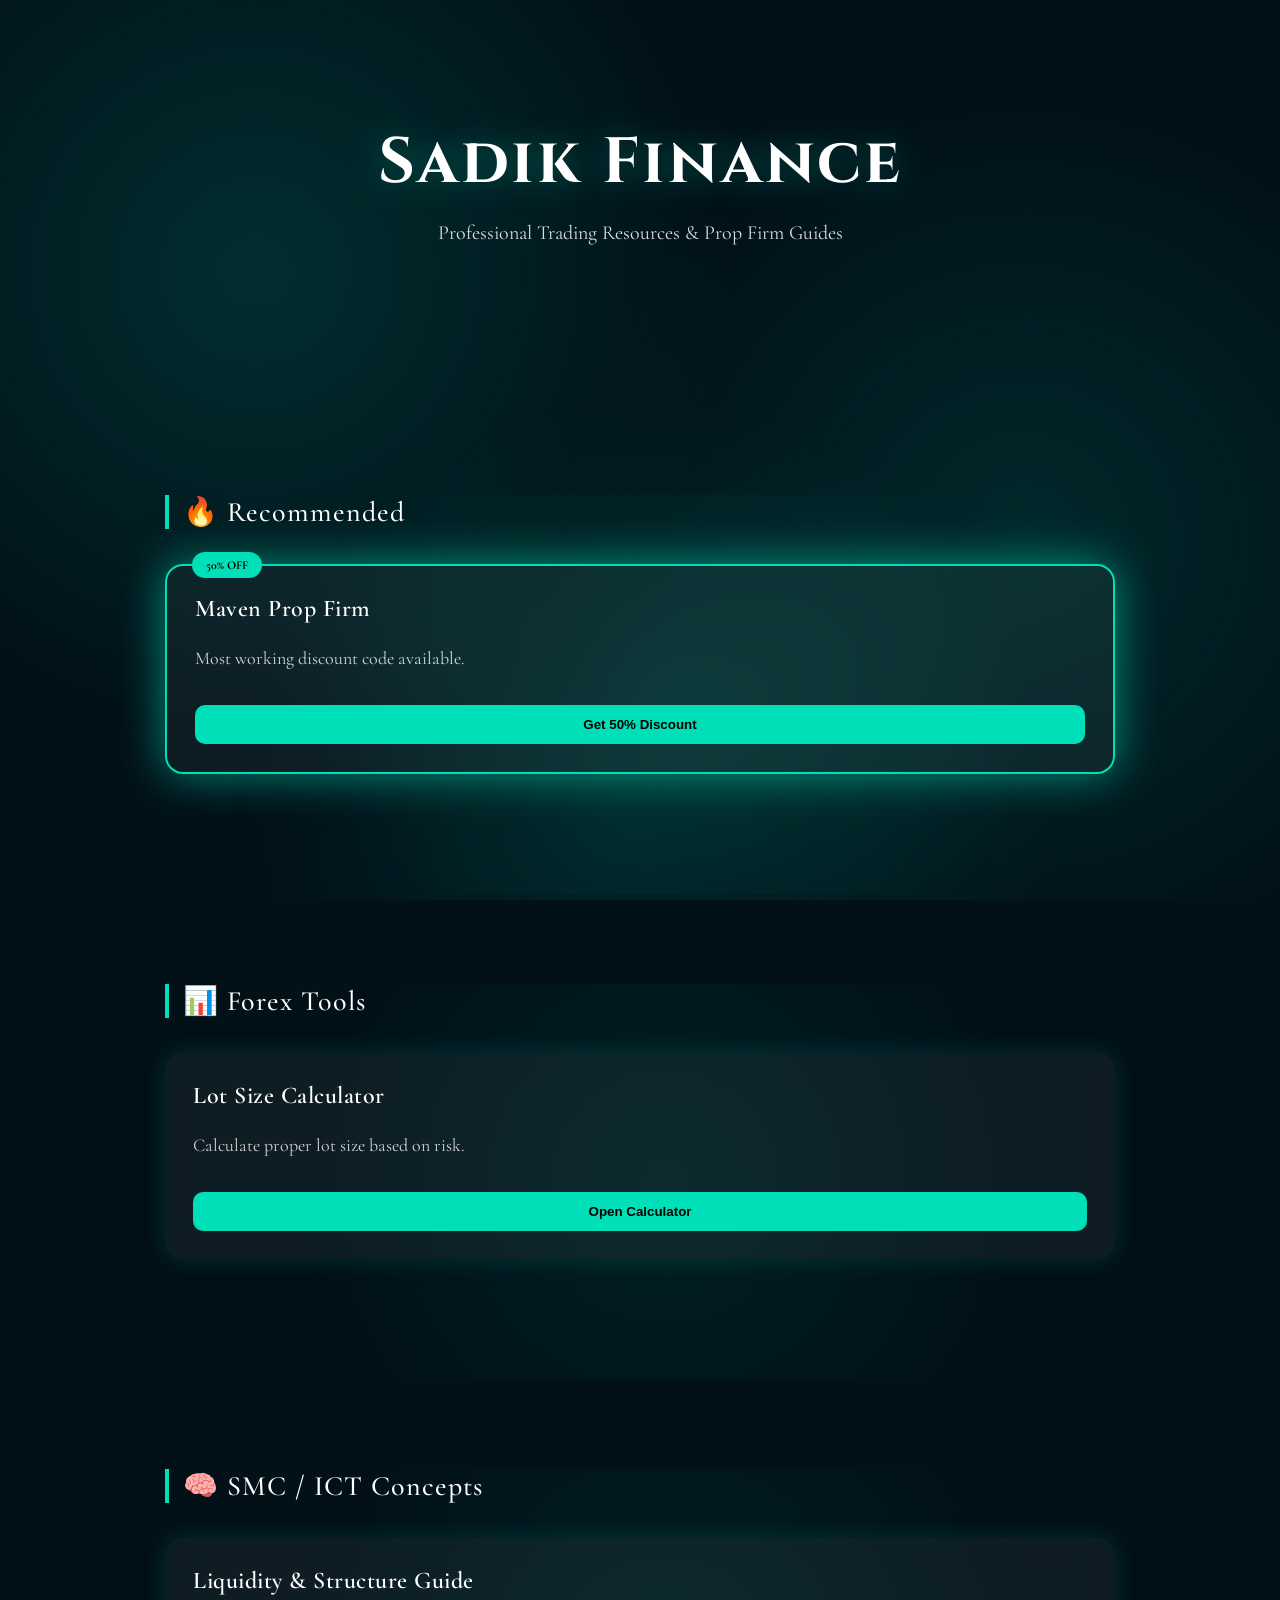
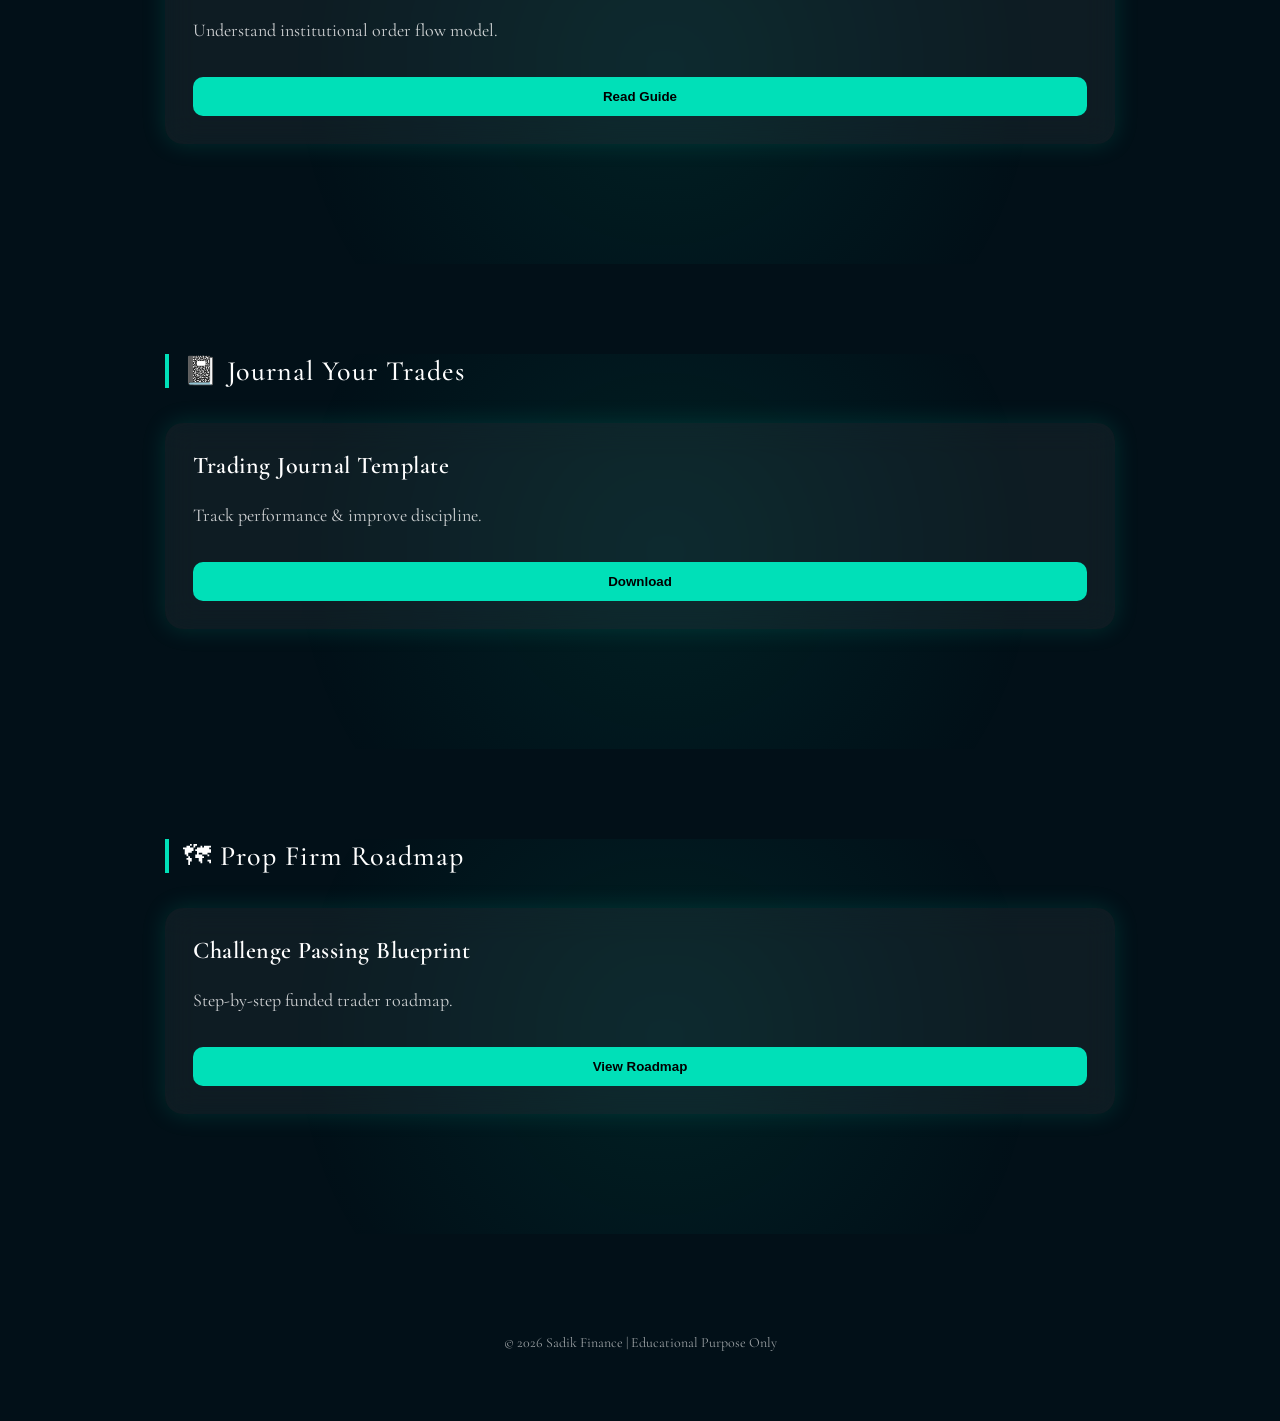
==== index.html @ 6cf6efe5 "Add files via upload" ====
<!DOCTYPE html>
<html>
<head>
<meta charset="UTF-8">
<meta name="viewport" content="width=device-width, initial-scale=1.0">
<title>Sadik Finance</title>

<!-- Fonts -->
<link href="https://fonts.googleapis.com/css2?family=Cinzel:wght@600;700&family=Cormorant+Garamond:wght@400;500;600&display=swap" rel="stylesheet">

<style>
*{box-sizing:border-box;}

body{
    margin:0;
    font-family:'Cormorant Garamond', serif;
    background:#021018;
    color:white;
    position:relative;
    overflow-x:hidden;
}

/* GLOBAL GLOW BACKGROUND */
body::before{
    content:"";
    position:fixed;
    width:100%;
    height:100%;
    background:
        radial-gradient(circle at 20% 30%, rgba(0,224,184,0.15), transparent 40%),
        radial-gradient(circle at 80% 60%, rgba(0,224,184,0.12), transparent 40%),
        radial-gradient(circle at 50% 90%, rgba(0,224,184,0.10), transparent 40%);
    z-index:-1;
}

/* HERO */
.hero{
    text-align:center;
    padding:120px 20px 80px;
}

.hero h1{
    font-family:'Cinzel', serif;
    font-size:64px;
    letter-spacing:3px;
    margin:0;
    text-shadow:0 0 35px rgba(0,224,184,0.4);
}

.hero p{
    margin-top:15px;
    font-size:20px;
    opacity:0.85;
}

/* SECTION */
.section{
    max-width:1000px;
    margin:90px auto;
    padding:60px 25px;
    position:relative;
}

/* SECTION GLOW */
.section::before{
    content:"";
    position:absolute;
    width:100%;
    height:100%;
    background:radial-gradient(circle at center, rgba(0,224,184,0.08), transparent 70%);
    z-index:-1;
}

/* TITLE */
.section-title{
    font-size:28px;
    font-weight:500;
    margin-bottom:35px;
    border-left:4px solid #00E0B8;
    padding-left:14px;
    letter-spacing:1px;
}

/* GRID */
.grid{
    display:grid;
    grid-template-columns:repeat(auto-fit,minmax(260px,1fr));
    gap:30px;
}

/* CARD */
.card{
    background:rgba(255,255,255,0.05);
    backdrop-filter:blur(15px);
    padding:28px;
    border-radius:18px;
    transition:0.35s ease;
    box-shadow:0 0 25px rgba(0,224,184,0.15);
    position:relative;
}

.card:hover{
    transform:translateY(-8px);
    box-shadow:0 0 40px rgba(0,224,184,0.5);
}

.card h3{
    font-size:24px;
    font-weight:600;
    margin-top:0;
    letter-spacing:0.5px;
}

.card p{
    font-size:18px;
    opacity:0.8;
}

/* RECOMMENDED CARD */
.recommended{
    border:2px solid #00E0B8;
    box-shadow:0 0 45px rgba(0,224,184,0.6);
}

.badge{
    position:absolute;
    top:-14px;
    left:25px;
    background:#00E0B8;
    color:black;
    padding:6px 14px;
    border-radius:20px;
    font-size:12px;
    font-weight:bold;
}

/* BUTTON */
button{
    margin-top:18px;
    padding:12px 18px;
    border:none;
    border-radius:10px;
    background:#00E0B8;
    font-family:Arial, sans-serif;
    font-weight:bold;
    cursor:pointer;
    width:100%;
    transition:0.3s;
}

button:hover{
    background:#00caa6;
}

/* FOOTER */
.footer{
    text-align:center;
    padding:70px 20px;
    font-size:14px;
    opacity:0.6;
}
</style>
</head>

<body>

<!-- HERO -->
<section class="hero">
    <h1>Sadik Finance</h1>
    <p>Professional Trading Resources & Prop Firm Guides</p>
</section>

<!-- RECOMMENDED -->
<section class="section">
    <div class="section-title">🔥 Recommended</div>

    <div class="card recommended">
        <div class="badge">50% OFF</div>
        <h3>Maven Prop Firm</h3>
        <p>Most working discount code available.</p>
        <button onclick="location.href='maven.html'">
        Get 50% Discount
        </button>
    </div>
</section>

<!-- FOREX TOOLS -->
<section class="section">
    <div class="section-title">📊 Forex Tools</div>

    <div class="grid">
        <div class="card">
            <h3>Lot Size Calculator</h3>
            <p>Calculate proper lot size based on risk.</p>
            <button onclick="location.href='lot-calculator.html'">
            Open Calculator
            </button>
        </div>
    </div>
</section>

<!-- SMC ICT -->
<section class="section">
    <div class="section-title">🧠 SMC / ICT Concepts</div>

    <div class="grid">
        <div class="card">
            <h3>Liquidity & Structure Guide</h3>
            <p>Understand institutional order flow model.</p>
            <button>Read Guide</button>
        </div>
    </div>
</section>

<!-- JOURNAL -->
<section class="section">
    <div class="section-title">📓 Journal Your Trades</div>

    <div class="grid">
        <div class="card">
            <h3>Trading Journal Template</h3>
            <p>Track performance & improve discipline.</p>
            <button>Download</button>
        </div>
    </div>
</section>

<!-- ROADMAP -->
<section class="section">
    <div class="section-title">🗺 Prop Firm Roadmap</div>

    <div class="grid">
        <div class="card">
            <h3>Challenge Passing Blueprint</h3>
            <p>Step-by-step funded trader roadmap.</p>
            <button>View Roadmap</button>
        </div>
    </div>
</section>

<div class="footer">
© 2026 Sadik Finance | Educational Purpose Only
</div>

</body>
</html>
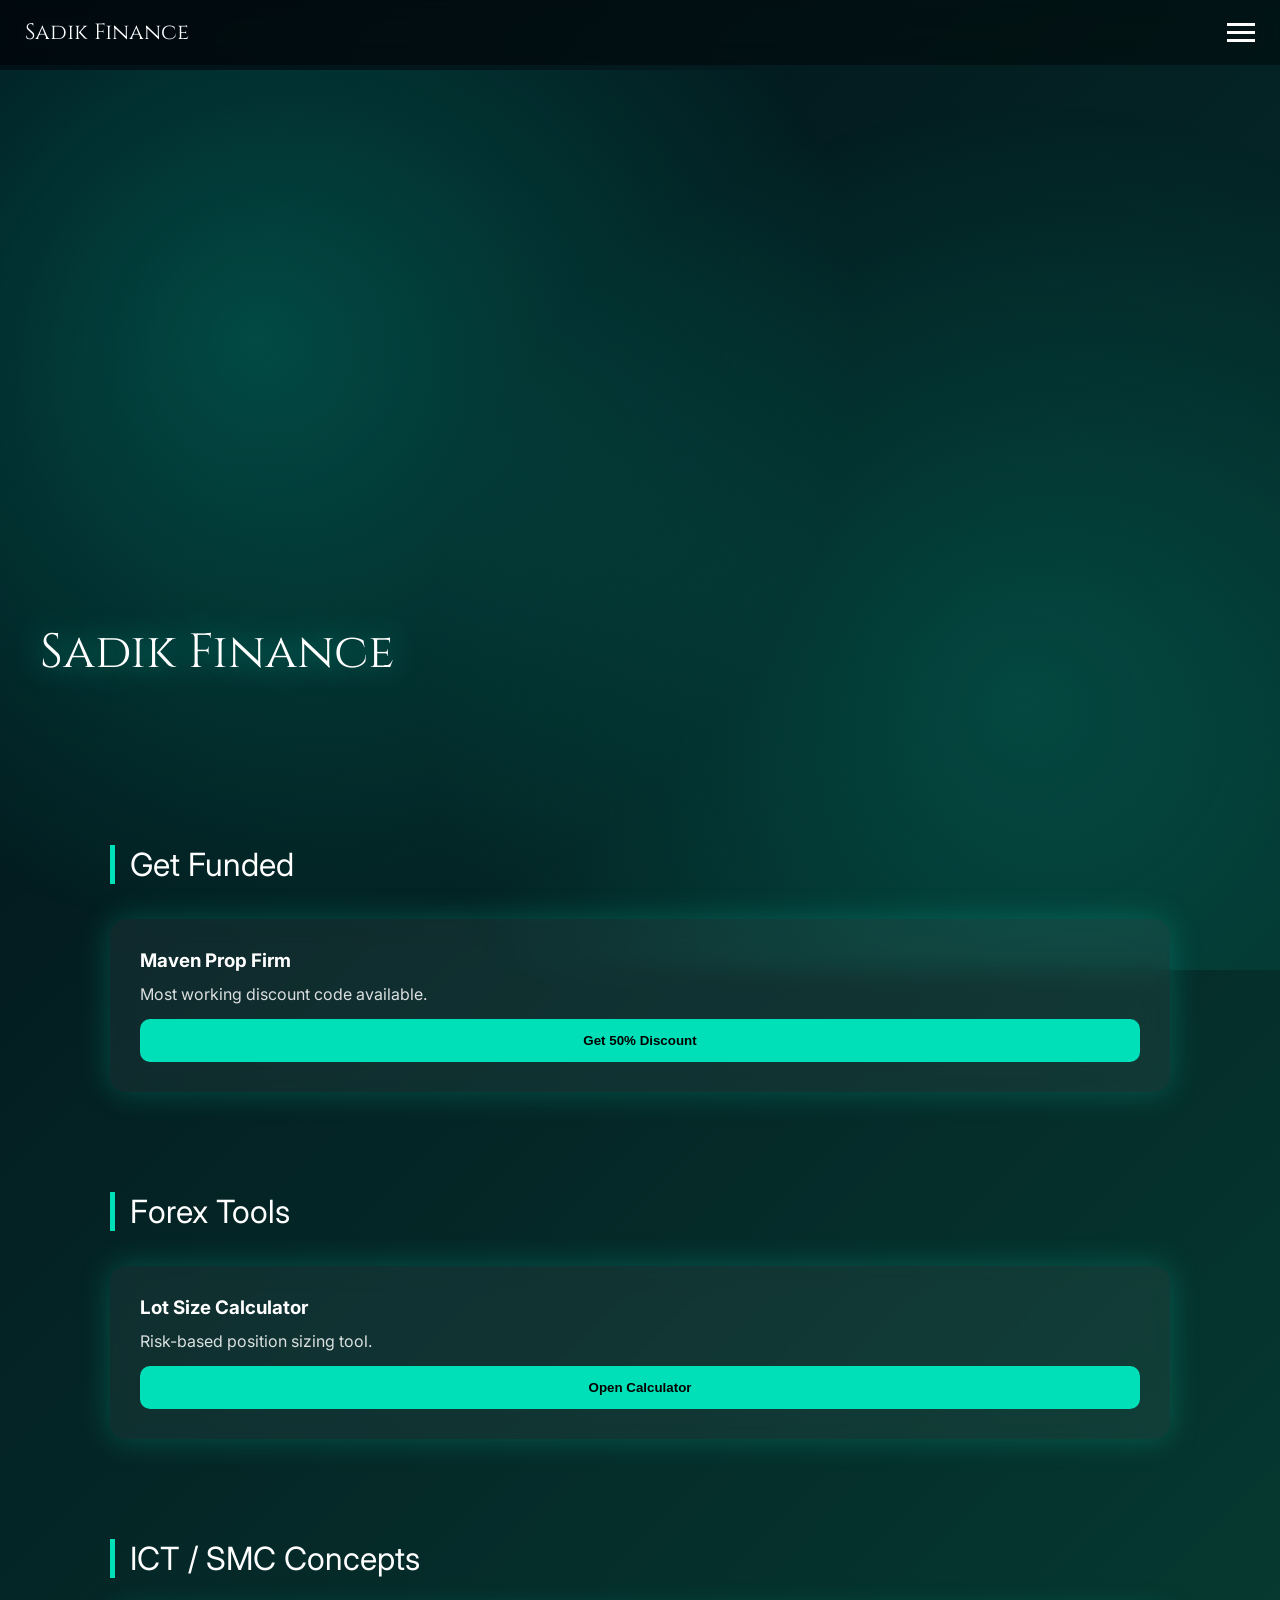
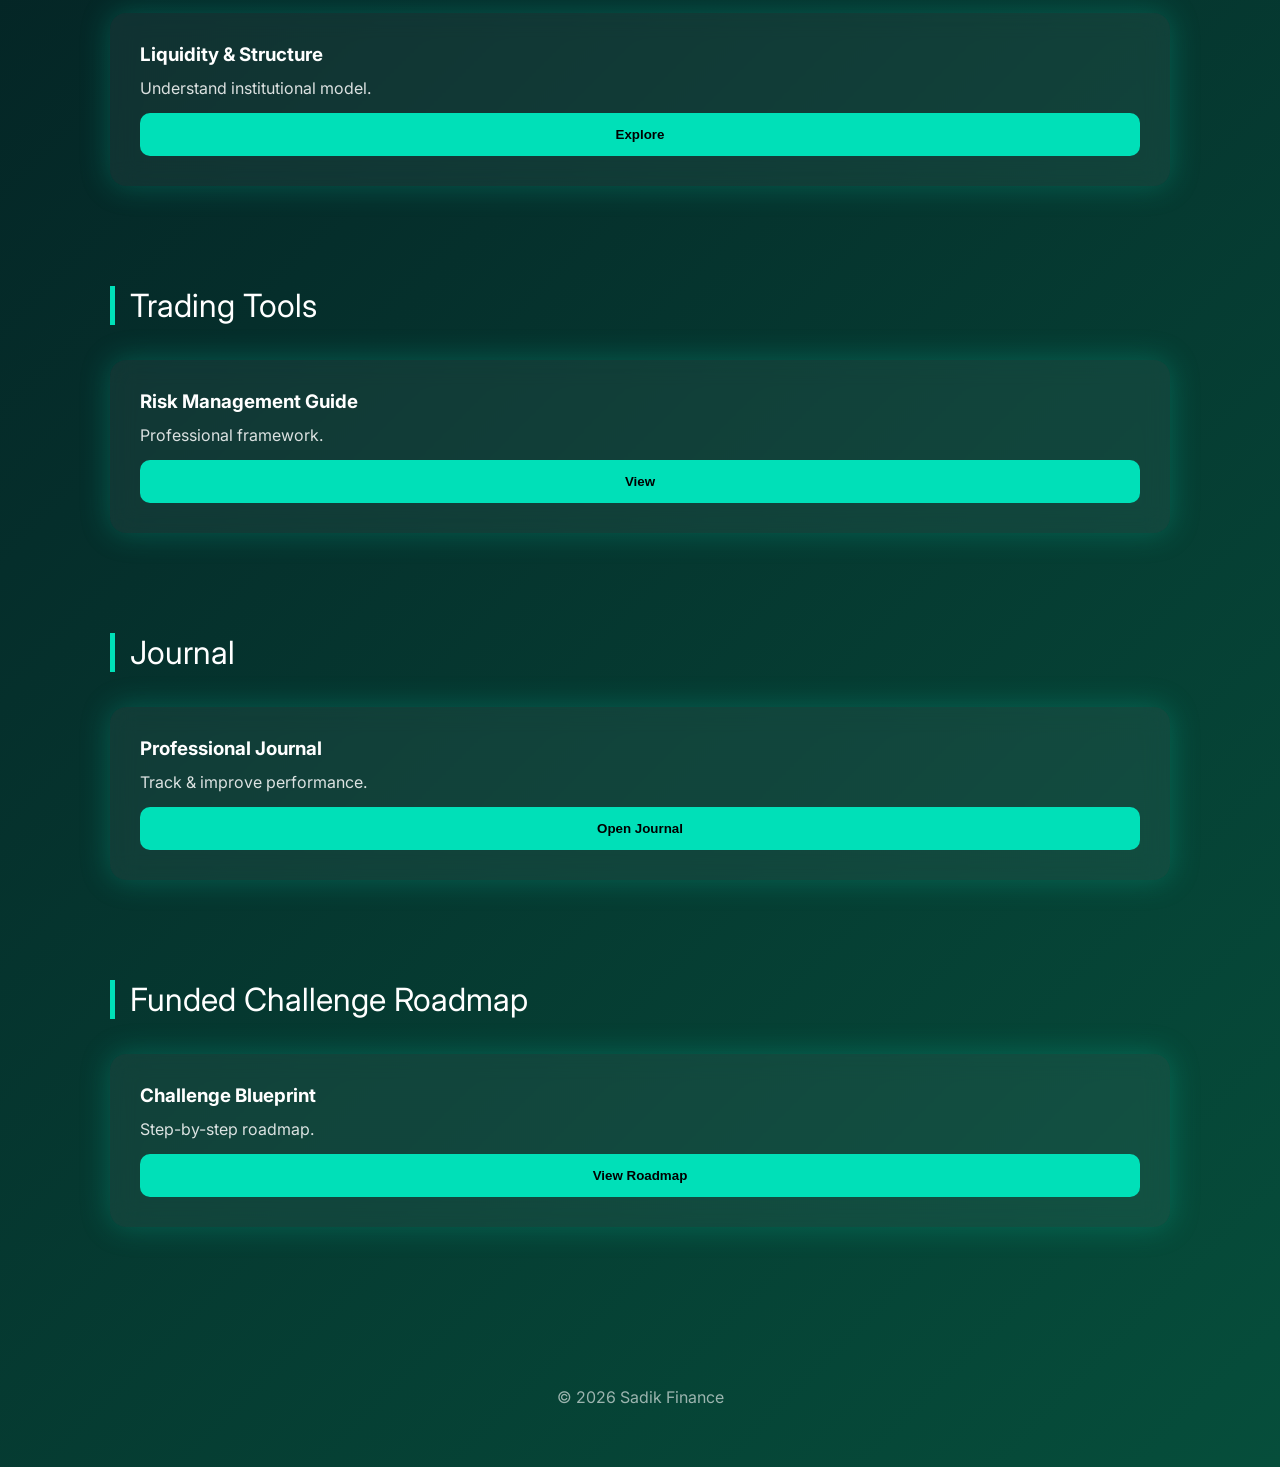
==== commit c6b5a9ce: "Add files via upload" ====
--- a/index.html
+++ b/index.html
@@ -5,242 +5,312 @@
 <meta name="viewport" content="width=device-width, initial-scale=1.0">
 <title>Sadik Finance</title>
 
-<!-- Fonts -->
-<link href="https://fonts.googleapis.com/css2?family=Cinzel:wght@600;700&family=Cormorant+Garamond:wght@400;500;600&display=swap" rel="stylesheet">
+<link href="https://fonts.googleapis.com/css2?family=Cinzel:wght@700&family=Inter:wght@400;500;600&display=swap" rel="stylesheet">
 
 <style>
-*{box-sizing:border-box;}
+*{margin:0;padding:0;box-sizing:border-box;}
 
 body{
-    margin:0;
-    font-family:'Cormorant Garamond', serif;
-    background:#021018;
+    font-family:'Inter',sans-serif;
+    background:linear-gradient(135deg,#021018,#052e2b,#064e3b);
     color:white;
-    position:relative;
     overflow-x:hidden;
 }
 
-/* GLOBAL GLOW BACKGROUND */
+/* Emerald glow */
 body::before{
     content:"";
     position:fixed;
     width:100%;
     height:100%;
     background:
-        radial-gradient(circle at 20% 30%, rgba(0,224,184,0.15), transparent 40%),
-        radial-gradient(circle at 80% 60%, rgba(0,224,184,0.12), transparent 40%),
-        radial-gradient(circle at 50% 90%, rgba(0,224,184,0.10), transparent 40%);
+        radial-gradient(circle at 20% 30%, rgba(0,224,184,0.25), transparent 50%),
+        radial-gradient(circle at 80% 70%, rgba(0,224,184,0.18), transparent 50%);
     z-index:-1;
 }
 
-/* HERO */
+/* NAVBAR */
+.navbar{
+    position:fixed;
+    width:100%;
+    top:0;
+    display:flex;
+    justify-content:space-between;
+    align-items:center;
+    padding:18px 25px;
+    background:rgba(0,0,0,0.4);
+    backdrop-filter:blur(10px);
+    z-index:1000;
+}
+
+.logo{
+    font-family:'Cinzel',serif;
+    font-size:22px;
+    cursor:pointer;
+}
+
+/* Hamburger */
+.hamburger{
+    width:28px;
+    height:20px;
+    position:relative;
+    cursor:pointer;
+}
+.hamburger span{
+    position:absolute;
+    width:100%;
+    height:3px;
+    background:white;
+    transition:0.3s;
+}
+.hamburger span:nth-child(1){top:0;}
+.hamburger span:nth-child(2){top:8px;}
+.hamburger span:nth-child(3){top:16px;}
+
+.hamburger.active span:nth-child(1){transform:rotate(45deg);top:8px;}
+.hamburger.active span:nth-child(2){opacity:0;}
+.hamburger.active span:nth-child(3){transform:rotate(-45deg);top:8px;}
+
+/* Side Menu */
+.nav-menu{
+    position:fixed;
+    top:0;
+    right:0;
+    width:280px;
+    height:100vh;
+    background:rgba(10,15,20,0.95);
+    backdrop-filter:blur(15px);
+    padding:100px 25px;
+    display:flex;
+    flex-direction:column;
+    gap:28px;
+    transform:translateX(100%);
+    transition:transform .4s ease;
+    z-index:2000;
+}
+.nav-menu.active{transform:translateX(0);}
+
+.nav-menu a{
+    text-decoration:none;
+    color:white;
+    font-size:17px;
+}
+.nav-menu a:hover{color:#00E0B8;}
+
+/* Overlay */
+.overlay{
+    position:fixed;
+    width:100%;
+    height:100%;
+    background:rgba(0,0,0,0.6);
+    backdrop-filter:blur(5px);
+    opacity:0;
+    pointer-events:none;
+    transition:.3s;
+    z-index:1500;
+}
+.overlay.active{opacity:1;pointer-events:auto;}
+.no-scroll{overflow:hidden;}
+
+/* HERO SLIDER */
 .hero{
-    text-align:center;
-    padding:120px 20px 80px;
-}
-
-.hero h1{
-    font-family:'Cinzel', serif;
-    font-size:64px;
-    letter-spacing:3px;
-    margin:0;
-    text-shadow:0 0 35px rgba(0,224,184,0.4);
-}
-
-.hero p{
-    margin-top:15px;
-    font-size:20px;
-    opacity:0.85;
-}
-
-/* SECTION */
+    margin-top:70px;
+    height:75vh;
+    position:relative;
+    overflow:hidden;
+}
+
+.slide{
+    position:absolute;
+    width:100%;
+    height:100%;
+    background-size:cover;
+    background-position:center;
+    opacity:0;
+    transition:opacity 1s ease-in-out;
+}
+.slide.active{opacity:1;}
+
+.hero-text{
+    position:absolute;
+    bottom:60px;
+    left:40px;
+    font-family:'Cinzel',serif;
+    font-size:48px;
+    text-shadow:0 0 30px rgba(0,224,184,0.7);
+}
+
+/* Sections */
 .section{
-    max-width:1000px;
-    margin:90px auto;
-    padding:60px 25px;
-    position:relative;
-}
-
-/* SECTION GLOW */
-.section::before{
-    content:"";
-    position:absolute;
-    width:100%;
-    height:100%;
-    background:radial-gradient(circle at center, rgba(0,224,184,0.08), transparent 70%);
-    z-index:-1;
-}
-
-/* TITLE */
+    max-width:1100px;
+    margin:100px auto;
+    padding:0 20px;
+}
 .section-title{
-    font-size:28px;
-    font-weight:500;
+    font-size:32px;
     margin-bottom:35px;
-    border-left:4px solid #00E0B8;
-    padding-left:14px;
-    letter-spacing:1px;
-}
-
-/* GRID */
+    border-left:5px solid #00E0B8;
+    padding-left:15px;
+}
 .grid{
     display:grid;
     grid-template-columns:repeat(auto-fit,minmax(260px,1fr));
-    gap:30px;
-}
-
-/* CARD */
+    gap:25px;
+}
 .card{
     background:rgba(255,255,255,0.05);
-    backdrop-filter:blur(15px);
-    padding:28px;
-    border-radius:18px;
-    transition:0.35s ease;
-    box-shadow:0 0 25px rgba(0,224,184,0.15);
-    position:relative;
-}
-
+    backdrop-filter:blur(12px);
+    padding:30px;
+    border-radius:16px;
+    box-shadow:0 0 30px rgba(0,224,184,0.25);
+    transition:.3s;
+}
 .card:hover{
-    transform:translateY(-8px);
-    box-shadow:0 0 40px rgba(0,224,184,0.5);
-}
-
+    transform:translateY(-6px);
+    box-shadow:0 0 50px rgba(0,224,184,0.6);
+}
 .card h3{
-    font-size:24px;
-    font-weight:600;
-    margin-top:0;
-    letter-spacing:0.5px;
-}
-
+    margin-bottom:12px;
+}
 .card p{
-    font-size:18px;
-    opacity:0.8;
-}
-
-/* RECOMMENDED CARD */
-.recommended{
-    border:2px solid #00E0B8;
-    box-shadow:0 0 45px rgba(0,224,184,0.6);
-}
-
-.badge{
-    position:absolute;
-    top:-14px;
-    left:25px;
-    background:#00E0B8;
-    color:black;
-    padding:6px 14px;
-    border-radius:20px;
-    font-size:12px;
-    font-weight:bold;
-}
-
-/* BUTTON */
+    opacity:.85;
+}
 button{
-    margin-top:18px;
-    padding:12px 18px;
+    margin-top:15px;
+    width:100%;
+    padding:14px;
     border:none;
     border-radius:10px;
     background:#00E0B8;
-    font-family:Arial, sans-serif;
-    font-weight:bold;
+    font-weight:600;
     cursor:pointer;
-    width:100%;
-    transition:0.3s;
-}
-
-button:hover{
-    background:#00caa6;
-}
-
-/* FOOTER */
+}
+button:hover{background:#00caa6;}
+
 .footer{
     text-align:center;
-    padding:70px 20px;
-    font-size:14px;
-    opacity:0.6;
+    padding:60px 20px;
+    opacity:.6;
 }
 </style>
 </head>
 
 <body>
 
+<div class="navbar">
+    <div class="logo" onclick="location.reload()">Sadik Finance</div>
+    <div class="hamburger" id="hamburger" onclick="toggleMenu()">
+        <span></span><span></span><span></span>
+    </div>
+</div>
+
+<div class="overlay" id="overlay" onclick="toggleMenu()"></div>
+
+<div class="nav-menu" id="navMenu">
+    <a href="#">Get Funded</a>
+    <a href="#">Forex Tools</a>
+    <a href="#">ICT / SMC Concepts</a>
+    <a href="#">Trading Tools</a>
+    <a href="#">Journal</a>
+    <a href="#">Funded Challenge Roadmap</a>
+</div>
+
 <!-- HERO -->
 <section class="hero">
-    <h1>Sadik Finance</h1>
-    <p>Professional Trading Resources & Prop Firm Guides</p>
-</section>
-
-<!-- RECOMMENDED -->
-<section class="section">
-    <div class="section-title">🔥 Recommended</div>
-
-    <div class="card recommended">
-        <div class="badge">50% OFF</div>
-        <h3>Maven Prop Firm</h3>
-        <p>Most working discount code available.</p>
-        <button onclick="location.href='maven.html'">
-        Get 50% Discount
-        </button>
-    </div>
-</section>
-
-<!-- FOREX TOOLS -->
-<section class="section">
-    <div class="section-title">📊 Forex Tools</div>
-
+    <div class="slide active" style="background-image:url('slide1.jpg')"></div>
+    <div class="slide" style="background-image:url('slide2.jpg')"></div>
+    <div class="slide" style="background-image:url('slide3.jpg')"></div>
+    <div class="hero-text">Sadik Finance</div>
+</section>
+
+<!-- SECTIONS -->
+<section class="section">
+    <div class="section-title">Get Funded</div>
+    <div class="grid">
+        <div class="card">
+            <h3>Maven Prop Firm</h3>
+            <p>Most working discount code available.</p>
+            <button>Get 50% Discount</button>
+        </div>
+    </div>
+</section>
+
+<section class="section">
+    <div class="section-title">Forex Tools</div>
     <div class="grid">
         <div class="card">
             <h3>Lot Size Calculator</h3>
-            <p>Calculate proper lot size based on risk.</p>
-            <button onclick="location.href='lot-calculator.html'">
-            Open Calculator
-            </button>
-        </div>
-    </div>
-</section>
-
-<!-- SMC ICT -->
-<section class="section">
-    <div class="section-title">🧠 SMC / ICT Concepts</div>
-
-    <div class="grid">
-        <div class="card">
-            <h3>Liquidity & Structure Guide</h3>
-            <p>Understand institutional order flow model.</p>
-            <button>Read Guide</button>
-        </div>
-    </div>
-</section>
-
-<!-- JOURNAL -->
-<section class="section">
-    <div class="section-title">📓 Journal Your Trades</div>
-
-    <div class="grid">
-        <div class="card">
-            <h3>Trading Journal Template</h3>
-            <p>Track performance & improve discipline.</p>
-            <button>Download</button>
-        </div>
-    </div>
-</section>
-
-<!-- ROADMAP -->
-<section class="section">
-    <div class="section-title">🗺 Prop Firm Roadmap</div>
-
-    <div class="grid">
-        <div class="card">
-            <h3>Challenge Passing Blueprint</h3>
-            <p>Step-by-step funded trader roadmap.</p>
+            <p>Risk-based position sizing tool.</p>
+            <button>Open Calculator</button>
+        </div>
+    </div>
+</section>
+
+<section class="section">
+    <div class="section-title">ICT / SMC Concepts</div>
+    <div class="grid">
+        <div class="card">
+            <h3>Liquidity & Structure</h3>
+            <p>Understand institutional model.</p>
+            <button>Explore</button>
+        </div>
+    </div>
+</section>
+
+<section class="section">
+    <div class="section-title">Trading Tools</div>
+    <div class="grid">
+        <div class="card">
+            <h3>Risk Management Guide</h3>
+            <p>Professional framework.</p>
+            <button>View</button>
+        </div>
+    </div>
+</section>
+
+<section class="section">
+    <div class="section-title">Journal</div>
+    <div class="grid">
+        <div class="card">
+            <h3>Professional Journal</h3>
+            <p>Track & improve performance.</p>
+            <button>Open Journal</button>
+        </div>
+    </div>
+</section>
+
+<section class="section">
+    <div class="section-title">Funded Challenge Roadmap</div>
+    <div class="grid">
+        <div class="card">
+            <h3>Challenge Blueprint</h3>
+            <p>Step-by-step roadmap.</p>
             <button>View Roadmap</button>
         </div>
     </div>
 </section>
 
 <div class="footer">
-© 2026 Sadik Finance | Educational Purpose Only
+© 2026 Sadik Finance
 </div>
+
+<script>
+function toggleMenu(){
+document.getElementById("navMenu").classList.toggle("active");
+document.getElementById("hamburger").classList.toggle("active");
+document.getElementById("overlay").classList.toggle("active");
+document.body.classList.toggle("no-scroll");
+}
+
+/* Slider */
+let slides=document.querySelectorAll('.slide');
+let index=0;
+setInterval(()=>{
+slides[index].classList.remove('active');
+index=(index+1)%slides.length;
+slides[index].classList.add('active');
+},4000);
+</script>
 
 </body>
 </html>
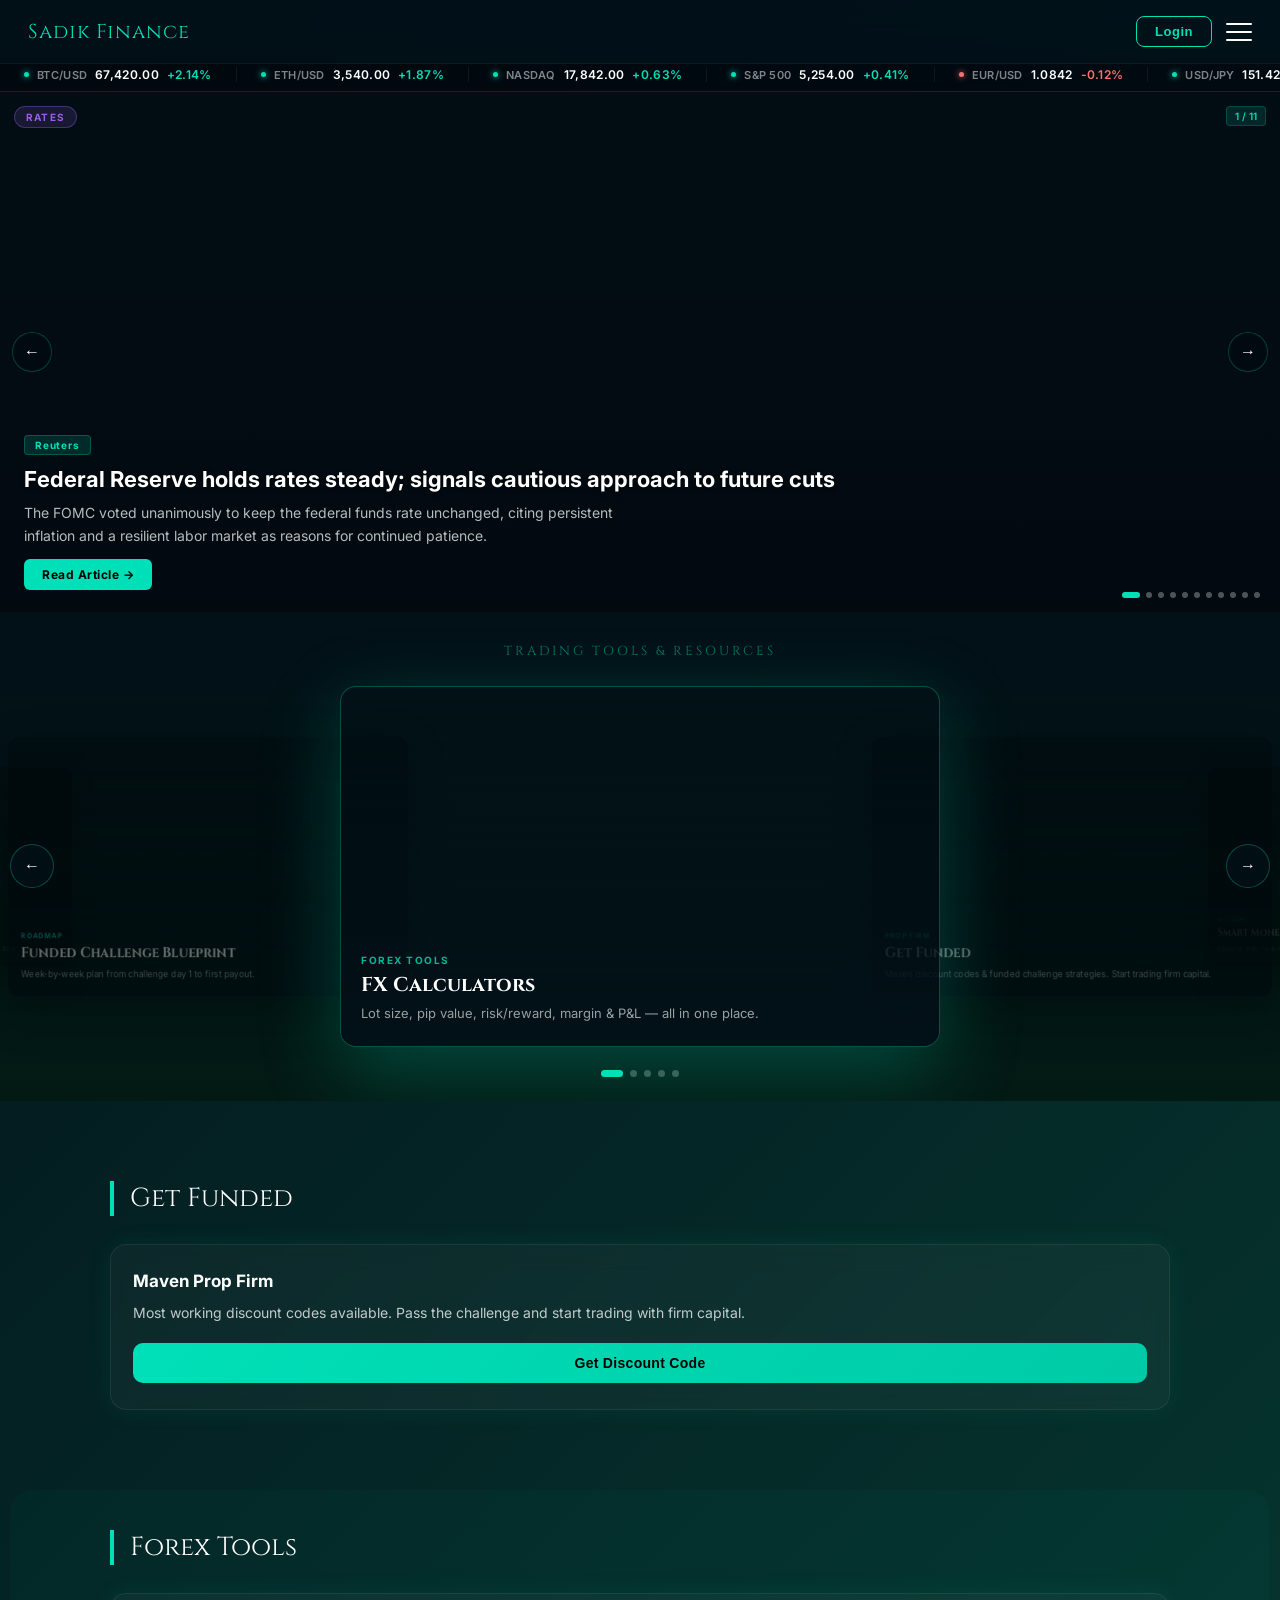
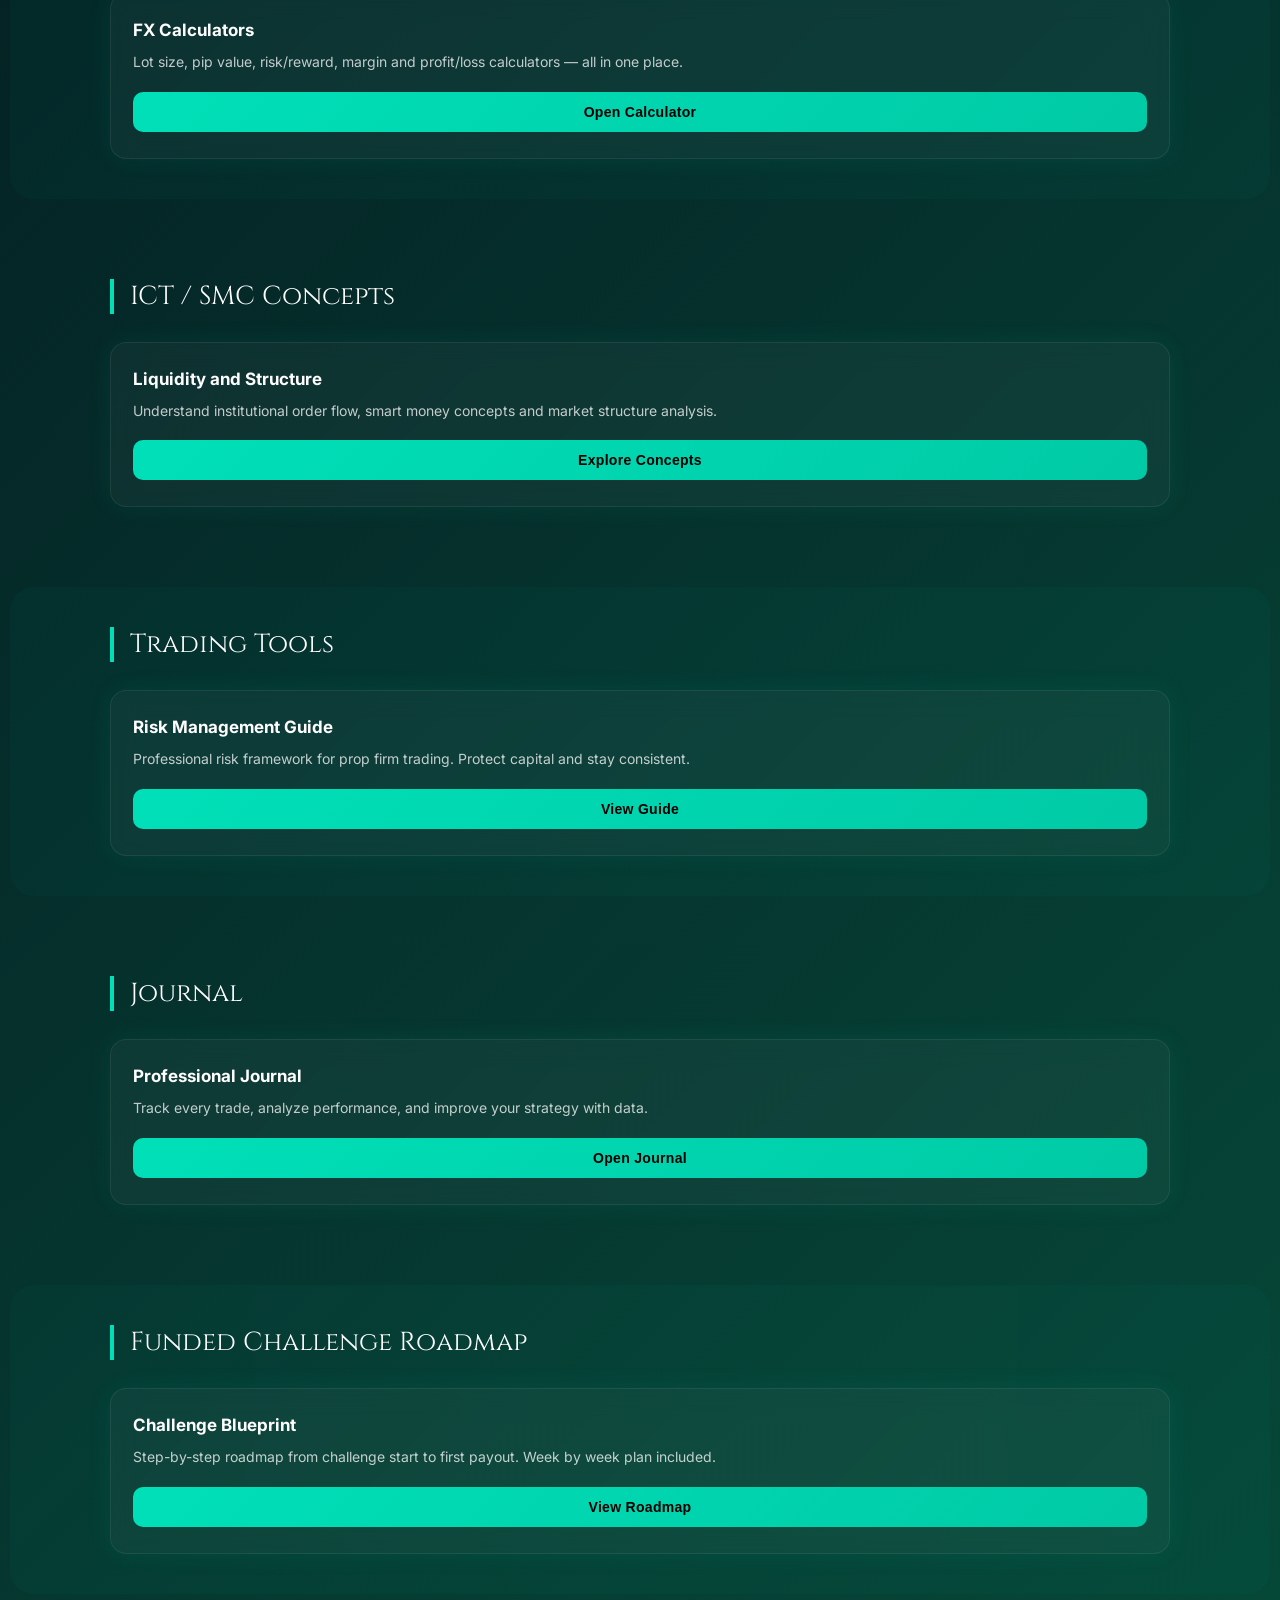
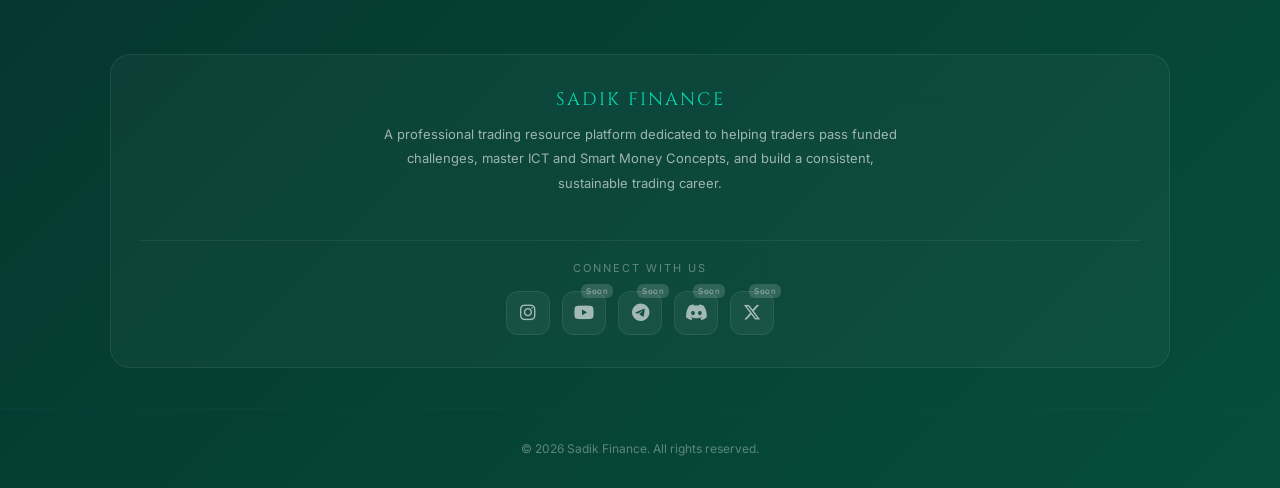
==== commit d31f0f47: "Add files via upload" ====
--- a/index.html
+++ b/index.html
@@ -1,316 +1,1058 @@
 <!DOCTYPE html>
-<html>
+<html lang="en">
 <head>
 <meta charset="UTF-8">
 <meta name="viewport" content="width=device-width, initial-scale=1.0">
-<title>Sadik Finance</title>
-
+<meta name="google-site-verification" content="JJ03ybKinGs0HZOlUeTL_Hg-wkOXD2WDc67zAxQLPgE" />
+<title>Sadik Finance - Live Market News, Trading Dashboard &amp; Tools</title>
+<meta name="description" content="Live market news, price tracker, trading journal, forex calculator and trading tools by Sadik Finance.">
+<link rel="icon" type="image/webp" href="logo.webp">
+<link rel="apple-touch-icon" href="logo.webp">
+<script type="application/ld+json">
+{
+  "@context": "https://schema.org",
+  "@type": "Organization",
+  "name": "Sadik Finance",
+  "url": "https://sadikfinance.github.io",
+  "logo": "https://sadikfinance.github.io/logo.webp",
+  "sameAs": ["https://www.instagram.com/sadikfinance"]
+}
+</script>
 <link href="https://fonts.googleapis.com/css2?family=Cinzel:wght@700&family=Inter:wght@400;500;600&display=swap" rel="stylesheet">
-
+<link rel="stylesheet" href="https://cdnjs.cloudflare.com/ajax/libs/font-awesome/6.5.0/css/all.min.css">
 <style>
 *{margin:0;padding:0;box-sizing:border-box;}
-
+:root{
+  --teal:#00E0B8;
+  --teal-dark:#00caa6;
+  --bg1:#021018;
+  --bg2:#052e2b;
+  --bg3:#064e3b;
+}
 body{
-    font-family:'Inter',sans-serif;
-    background:linear-gradient(135deg,#021018,#052e2b,#064e3b);
-    color:white;
-    overflow-x:hidden;
-}
-
-/* Emerald glow */
+  font-family:'Inter',sans-serif;
+  background:linear-gradient(135deg,var(--bg1),var(--bg2),var(--bg3));
+  color:white;
+  overflow-x:hidden;
+  min-height:100vh;
+}
 body::before{
-    content:"";
-    position:fixed;
-    width:100%;
-    height:100%;
-    background:
-        radial-gradient(circle at 20% 30%, rgba(0,224,184,0.25), transparent 50%),
-        radial-gradient(circle at 80% 70%, rgba(0,224,184,0.18), transparent 50%);
-    z-index:-1;
+  content:"";position:fixed;width:100%;height:100%;
+  background:
+    radial-gradient(circle at 20% 30%,rgba(0,224,184,0.18),transparent 50%),
+    radial-gradient(circle at 80% 70%,rgba(0,224,184,0.12),transparent 50%);
+  z-index:-1;pointer-events:none;
 }
 
 /* NAVBAR */
 .navbar{
-    position:fixed;
-    width:100%;
-    top:0;
-    display:flex;
-    justify-content:space-between;
-    align-items:center;
-    padding:18px 25px;
-    background:rgba(0,0,0,0.4);
-    backdrop-filter:blur(10px);
-    z-index:1000;
-}
-
+  position:fixed;width:100%;top:0;
+  display:flex;justify-content:space-between;align-items:center;
+  padding:16px 28px;
+  background:rgba(2,16,24,0.85);
+  backdrop-filter:blur(14px);
+  border-bottom:1px solid rgba(0,224,184,0.08);
+  z-index:1000;transition:0.3s;
+}
 .logo{
-    font-family:'Cinzel',serif;
-    font-size:22px;
-    cursor:pointer;
-}
-
-/* Hamburger */
+  font-family:'Cinzel',serif;font-size:20px;
+  color:var(--teal);letter-spacing:1px;
+  cursor:pointer;text-decoration:none;
+}
+.nav-right{display:flex;align-items:center;gap:14px;}
+.login-btn{
+  padding:7px 18px;border:1px solid var(--teal);
+  border-radius:8px;background:transparent;
+  color:var(--teal);font-size:13px;font-weight:600;
+  cursor:pointer;transition:0.2s;letter-spacing:0.5px;
+}
+.login-btn:hover{background:rgba(0,224,184,0.1);}
+
+/* HAMBURGER */
 .hamburger{
-    width:28px;
-    height:20px;
-    position:relative;
-    cursor:pointer;
+  width:26px;height:18px;position:relative;
+  cursor:pointer;display:flex;flex-direction:column;justify-content:space-between;
 }
 .hamburger span{
-    position:absolute;
-    width:100%;
-    height:3px;
-    background:white;
-    transition:0.3s;
-}
-.hamburger span:nth-child(1){top:0;}
-.hamburger span:nth-child(2){top:8px;}
-.hamburger span:nth-child(3){top:16px;}
-
-.hamburger.active span:nth-child(1){transform:rotate(45deg);top:8px;}
-.hamburger.active span:nth-child(2){opacity:0;}
-.hamburger.active span:nth-child(3){transform:rotate(-45deg);top:8px;}
-
-/* Side Menu */
+  display:block;width:100%;height:2px;
+  background:white;border-radius:2px;
+  transition:0.35s cubic-bezier(0.68,-0.55,0.27,1.55);transform-origin:center;
+}
+.hamburger.open span:nth-child(1){transform:translateY(8px) rotate(45deg);}
+.hamburger.open span:nth-child(2){opacity:0;transform:scaleX(0);}
+.hamburger.open span:nth-child(3){transform:translateY(-8px) rotate(-45deg);}
+
+/* OVERLAY */
+.overlay{
+  position:fixed;inset:0;background:rgba(0,0,0,0.65);
+  backdrop-filter:blur(4px);opacity:0;pointer-events:none;
+  transition:0.3s;z-index:1500;
+}
+.overlay.show{opacity:1;pointer-events:auto;}
+
+/* SIDE MENU */
 .nav-menu{
-    position:fixed;
-    top:0;
-    right:0;
-    width:280px;
-    height:100vh;
-    background:rgba(10,15,20,0.95);
-    backdrop-filter:blur(15px);
-    padding:100px 25px;
-    display:flex;
-    flex-direction:column;
-    gap:28px;
-    transform:translateX(100%);
-    transition:transform .4s ease;
-    z-index:2000;
-}
-.nav-menu.active{transform:translateX(0);}
-
+  position:fixed;top:0;right:0;width:290px;height:100vh;
+  background:rgba(5,20,28,0.98);backdrop-filter:blur(20px);
+  border-left:1px solid rgba(0,224,184,0.1);
+  padding:80px 28px 40px;
+  display:flex;flex-direction:column;
+  transform:translateX(100%);
+  transition:transform 0.4s cubic-bezier(0.4,0,0.2,1);
+  z-index:2000;overflow-y:auto;
+}
+.nav-menu.open{transform:translateX(0);}
 .nav-menu a{
-    text-decoration:none;
-    color:white;
-    font-size:17px;
-}
-.nav-menu a:hover{color:#00E0B8;}
-
-/* Overlay */
-.overlay{
-    position:fixed;
-    width:100%;
-    height:100%;
-    background:rgba(0,0,0,0.6);
-    backdrop-filter:blur(5px);
-    opacity:0;
-    pointer-events:none;
-    transition:.3s;
-    z-index:1500;
-}
-.overlay.active{opacity:1;pointer-events:auto;}
+  text-decoration:none;color:rgba(255,255,255,0.85);
+  font-size:16px;font-weight:500;padding:12px 0;
+  border-bottom:1px solid rgba(255,255,255,0.06);
+  transition:color 0.2s;letter-spacing:0.3px;
+}
+.nav-menu a:hover{color:var(--teal);}
+.nav-menu a:last-of-type{border-bottom:none;}
+.menu-divider{margin:20px 0 14px;font-size:10px;opacity:0.35;text-transform:uppercase;letter-spacing:2px;}
+.social-row{display:flex;gap:14px;margin-top:8px;flex-wrap:wrap;}
+.social-icon{
+  width:38px;height:38px;border-radius:10px;
+  display:flex;align-items:center;justify-content:center;
+  background:rgba(255,255,255,0.06);border:1px solid rgba(255,255,255,0.08);
+  color:rgba(255,255,255,0.7);font-size:16px;text-decoration:none;transition:0.2s;
+}
+.social-icon:hover{background:rgba(0,224,184,0.15);color:var(--teal);border-color:rgba(0,224,184,0.3);}
+.social-icon.insta:hover{background:linear-gradient(135deg,rgba(240,148,51,0.3),rgba(188,24,136,0.3));color:#f09433;border-color:rgba(240,148,51,0.4);}
+
+/* TICKER BAR */
+.ticker-bar{
+  position:fixed;top:58px;left:0;width:100%;z-index:990;
+  background:rgba(2,10,16,0.97);
+  border-bottom:1px solid rgba(0,224,184,0.15);
+  overflow:hidden;height:34px;display:flex;align-items:center;
+  backdrop-filter:blur(10px);
+}
+.ticker-track{
+  display:flex;gap:0;white-space:nowrap;
+  animation:tickerScroll 60s linear infinite;
+  will-change:transform;
+}
+.ticker-track:hover{animation-play-state:paused;}
+.ticker-item{
+  display:inline-flex;align-items:center;gap:8px;
+  padding:0 24px;font-size:12px;font-weight:600;
+  border-right:1px solid rgba(255,255,255,0.06);
+  letter-spacing:0.3px;
+}
+.ticker-symbol{color:rgba(255,255,255,0.5);font-size:11px;}
+.ticker-price{color:white;}
+.ticker-change.up{color:#00E0B8;}
+.ticker-change.down{color:#F87171;}
+.ticker-dot{width:5px;height:5px;border-radius:50%;flex-shrink:0;}
+.ticker-dot.up{background:#00E0B8;box-shadow:0 0 6px #00E0B8;}
+.ticker-dot.down{background:#F87171;box-shadow:0 0 6px #F87171;}
+@keyframes tickerScroll{0%{transform:translateX(0);}100%{transform:translateX(-50%);}}
+
+/* ═══════════════════════════════════════
+   NEWS HERO SLIDER  (with real images)
+═══════════════════════════════════════ */
+.news-hero{
+  margin-top:92px;position:relative;
+  overflow:hidden;background:#020e14;
+}
+.news-slider{position:relative;width:100%;height:55vw;max-height:520px;min-height:280px;}
+
+.news-slide{
+  position:absolute;inset:0;
+  opacity:0;transition:opacity 0.7s ease;
+  pointer-events:none;
+}
+.news-slide.active{opacity:1;pointer-events:auto;}
+
+/* Image area */
+.news-slide-img{
+  width:100%;height:100%;
+  background-size:cover;background-position:center;
+  position:relative;display:flex;align-items:flex-end;
+}
+/* Dark gradient overlay so text is readable */
+.news-slide-img::before{
+  content:'';position:absolute;inset:0;
+  background:linear-gradient(
+    to bottom,
+    rgba(2,10,16,0.1) 0%,
+    rgba(2,10,16,0.35) 40%,
+    rgba(2,10,16,0.88) 80%,
+    rgba(2,10,16,0.98) 100%
+  );
+}
+
+/* Category pill */
+.news-cat-pill{
+  position:absolute;top:14px;left:14px;z-index:5;
+  padding:4px 11px;border-radius:20px;
+  font-size:10px;font-weight:700;letter-spacing:1.2px;
+  text-transform:uppercase;
+  border:1px solid;backdrop-filter:blur(6px);
+}
+.news-cat-pill.forex  {background:rgba(0,224,184,0.15);color:#00E0B8;border-color:rgba(0,224,184,0.35);}
+.news-cat-pill.gold   {background:rgba(255,213,59,0.15);color:#FFD43B;border-color:rgba(255,213,59,0.35);}
+.news-cat-pill.oil    {background:rgba(255,107,53,0.15);color:#FF6B35;border-color:rgba(255,107,53,0.35);}
+.news-cat-pill.stocks {background:rgba(100,200,255,0.15);color:#64C8FF;border-color:rgba(100,200,255,0.35);}
+.news-cat-pill.crypto {background:rgba(255,159,67,0.15);color:#FF9F43;border-color:rgba(255,159,67,0.35);}
+.news-cat-pill.rates  {background:rgba(155,93,229,0.15);color:#9B5DE5;border-color:rgba(155,93,229,0.35);}
+.news-cat-pill.macro  {background:rgba(255,69,96,0.15);color:#FF4560;border-color:rgba(255,69,96,0.35);}
+.news-cat-pill.geo    {background:rgba(136,146,176,0.15);color:#8892B0;border-color:rgba(136,146,176,0.35);}
+
+.news-count-badge{
+  position:absolute;top:14px;right:14px;z-index:10;
+  background:rgba(0,224,184,0.12);border:1px solid rgba(0,224,184,0.2);
+  color:var(--teal);font-size:10px;font-weight:600;
+  padding:3px 8px;border-radius:4px;
+}
+
+.news-slide-content{
+  position:relative;z-index:5;
+  padding:20px 24px 22px;width:100%;
+}
+.news-source-badge{
+  display:inline-block;
+  background:rgba(0,224,184,0.15);
+  border:1px solid rgba(0,224,184,0.25);
+  color:var(--teal);font-size:10px;font-weight:700;
+  padding:3px 10px;border-radius:4px;
+  letter-spacing:0.8px;margin-bottom:10px;
+}
+.news-slide-headline{
+  font-size:clamp(14px,2.5vw,22px);
+  font-weight:700;line-height:1.35;
+  color:white;margin-bottom:8px;
+  text-shadow:0 1px 4px rgba(0,0,0,0.6);
+}
+.news-slide-summary{
+  font-size:clamp(11px,1.5vw,14px);
+  color:rgba(255,255,255,0.72);
+  line-height:1.6;max-width:640px;
+  margin-bottom:12px;
+}
+.news-read-btn{
+  display:inline-block;padding:8px 18px;
+  background:var(--teal);color:black;
+  border-radius:6px;font-size:12px;font-weight:700;
+  text-decoration:none;transition:0.2s;letter-spacing:0.5px;
+}
+.news-read-btn:hover{background:#00caa6;transform:translateY(-1px);}
+
+/* Nav buttons */
+.news-nav-btn{
+  position:absolute;top:50%;transform:translateY(-50%);
+  width:40px;height:40px;border-radius:50%;
+  background:rgba(2,10,16,0.7);
+  border:1px solid rgba(0,224,184,0.25);
+  color:white;font-size:16px;cursor:pointer;
+  display:flex;align-items:center;justify-content:center;
+  z-index:10;transition:0.2s;backdrop-filter:blur(6px);
+}
+.news-nav-btn:hover{background:rgba(0,224,184,0.2);border-color:var(--teal);color:var(--teal);}
+.news-prev{left:12px;}
+.news-next{right:12px;}
+.news-dots{
+  position:absolute;bottom:14px;right:20px;
+  display:flex;gap:6px;z-index:10;
+}
+.news-dot{
+  width:6px;height:6px;border-radius:50%;
+  background:rgba(255,255,255,0.3);cursor:pointer;transition:0.3s;
+}
+.news-dot.active{background:var(--teal);width:18px;border-radius:3px;}
+.news-loading{
+  display:flex;align-items:center;justify-content:center;
+  height:100%;flex-direction:column;gap:14px;color:rgba(255,255,255,0.4);
+}
+.news-loading-spinner{
+  width:36px;height:36px;border-radius:50%;
+  border:3px solid rgba(0,224,184,0.2);
+  border-top-color:var(--teal);
+  animation:spin 0.8s linear infinite;
+}
+@keyframes spin{to{transform:rotate(360deg);}}
+.news-placeholder-bg{background:linear-gradient(135deg,#021018,#052e2b);}
+
+/* ═══════════════════════════════════════
+   TOOLS SLIDER  (from old index)
+═══════════════════════════════════════ */
+.tools-hero{
+  padding:30px 0 20px;
+  background:linear-gradient(180deg,#021018 0%,#031a14 100%);
+  overflow:hidden;
+}
+.tools-hero-label{
+  text-align:center;
+  font-family:'Cinzel',serif;
+  font-size:13px;letter-spacing:3px;
+  color:rgba(0,224,184,0.5);
+  text-transform:uppercase;
+  margin-bottom:16px;
+}
+.carousel-wrap{
+  position:relative;width:100%;
+  height:40vw;max-height:380px;min-height:200px;
+  display:flex;align-items:center;justify-content:center;
+  perspective:1400px;
+}
+.carousel-track{
+  position:relative;width:100%;height:100%;
+  display:flex;align-items:center;justify-content:center;
+}
+.slide-item{
+  position:absolute;width:55%;max-width:600px;
+  height:95%;aspect-ratio:16/9;
+  background-size:cover;background-position:center;
+  border-radius:16px;cursor:pointer;
+  transition:all 0.6s cubic-bezier(0.4,0,0.2,1);
+  box-shadow:0 20px 60px rgba(0,0,0,0.5);
+  overflow:hidden;
+}
+.slide-item::after{
+  content:'';position:absolute;inset:0;
+  background:rgba(0,0,0,0);transition:0.4s;border-radius:16px;
+}
+/* Positions */
+.slide-item.pos-0{transform:translateX(0) scale(1) rotateY(0deg);z-index:5;opacity:1;box-shadow:0 25px 80px rgba(0,224,184,0.25);border:1px solid rgba(0,224,184,0.3);}
+.slide-item.pos-1{transform:translateX(72%) scale(0.72) rotateY(-22deg);z-index:4;opacity:0.65;}
+.slide-item.pos-1::after{background:rgba(0,0,0,0.4);}
+.slide-item.pos-2{transform:translateX(118%) scale(0.55) rotateY(-32deg);z-index:3;opacity:0.35;}
+.slide-item.pos-2::after{background:rgba(0,0,0,0.6);}
+.slide-item.pos-neg1{transform:translateX(-72%) scale(0.72) rotateY(22deg);z-index:4;opacity:0.65;}
+.slide-item.pos-neg1::after{background:rgba(0,0,0,0.4);}
+.slide-item.pos-neg2{transform:translateX(-118%) scale(0.55) rotateY(32deg);z-index:3;opacity:0.35;}
+.slide-item.pos-neg2::after{background:rgba(0,0,0,0.6);}
+.slide-item.pos-hidden{transform:translateX(0) scale(0.4);opacity:0;z-index:1;pointer-events:none;}
+.slide-item:hover.pos-1,.slide-item:hover.pos-neg1{opacity:0.9;}
+
+/* Slide inner content overlay */
+.slide-inner{
+  position:absolute;inset:0;
+  background:linear-gradient(to top,rgba(2,16,24,0.96) 0%,rgba(2,16,24,0.5) 55%,transparent 100%);
+  display:flex;flex-direction:column;justify-content:flex-end;
+  padding:22px 20px;
+}
+.slide-tag{
+  font-size:10px;font-weight:700;letter-spacing:1.5px;
+  color:var(--teal);text-transform:uppercase;margin-bottom:6px;
+  opacity:0.8;
+}
+.slide-title{
+  font-family:'Cinzel',serif;font-size:clamp(13px,2vw,20px);
+  font-weight:700;color:white;line-height:1.3;margin-bottom:6px;
+}
+.slide-desc{
+  font-size:clamp(10px,1.2vw,13px);
+  color:rgba(255,255,255,0.6);line-height:1.5;
+}
+
+/* Arrows */
+.arrow{
+  position:absolute;top:50%;transform:translateY(-50%);
+  width:44px;height:44px;border-radius:50%;
+  background:rgba(2,16,24,0.7);border:1px solid rgba(0,224,184,0.3);
+  color:white;font-size:16px;
+  display:flex;align-items:center;justify-content:center;
+  cursor:pointer;z-index:20;transition:0.2s;backdrop-filter:blur(8px);
+}
+.arrow:hover{background:rgba(0,224,184,0.25);border-color:var(--teal);color:var(--teal);}
+.arrow-left{left:10px;}
+.arrow-right{right:10px;}
+
+/* Dots */
+.dots{display:flex;justify-content:center;gap:7px;padding:14px 0 4px;}
+.dot{width:7px;height:7px;border-radius:50%;background:rgba(255,255,255,0.25);cursor:pointer;transition:0.3s;}
+.dot.active{background:var(--teal);width:22px;border-radius:4px;}
+
+/* ═══════════════════════════════════════
+   SECTIONS
+═══════════════════════════════════════ */
+.section{max-width:1100px;margin:80px auto;padding:0 20px;}
+.section-title{
+  font-size:26px;font-family:'Cinzel',serif;
+  margin-bottom:28px;padding-left:16px;
+  border-left:4px solid var(--teal);color:white;
+}
+.grid{display:grid;grid-template-columns:repeat(auto-fit,minmax(240px,1fr));gap:20px;}
+.card{
+  background:rgba(255,255,255,0.04);backdrop-filter:blur(12px);
+  padding:26px 22px;border-radius:16px;
+  border:1px solid rgba(255,255,255,0.07);
+  box-shadow:0 0 25px rgba(0,224,184,0.08);transition:0.3s;
+}
+.card:hover{transform:translateY(-5px);border-color:rgba(0,224,184,0.25);box-shadow:0 8px 40px rgba(0,224,184,0.2);}
+.card h3{margin-bottom:10px;font-size:17px;}
+.card p{opacity:0.75;font-size:14px;line-height:1.7;}
+.card-btn{
+  margin-top:18px;width:100%;padding:12px;border:none;border-radius:10px;
+  background:linear-gradient(135deg,var(--teal),var(--teal-dark));
+  color:black;font-weight:600;font-size:14px;
+  cursor:pointer;transition:0.2s;letter-spacing:0.3px;
+}
+.card-btn:hover{transform:translateY(-1px);box-shadow:0 4px 20px rgba(0,224,184,0.35);}
+.section-alt{background:rgba(0,224,184,0.03);border-radius:24px;padding:40px 20px;margin:0 10px 60px;}
+
+/* ABOUT */
+.about-footer{max-width:1100px;margin:60px auto 0;padding:0 20px;}
+.about-box{
+  background:rgba(255,255,255,0.03);border:1px solid rgba(255,255,255,0.07);
+  border-radius:20px;padding:32px 28px;
+}
+.about-brand{font-family:'Cinzel',serif;font-size:18px;color:var(--teal);letter-spacing:2px;margin-bottom:10px;}
+.about-desc{font-size:13px;opacity:0.6;line-height:1.9;max-width:520px;margin:0 auto 24px;text-align:center;}
+.social-footer{display:flex;justify-content:center;gap:12px;flex-wrap:wrap;}
+.sf-icon{
+  width:44px;height:44px;border-radius:12px;
+  display:flex;align-items:center;justify-content:center;
+  background:rgba(255,255,255,0.05);border:1px solid rgba(255,255,255,0.08);
+  color:rgba(255,255,255,0.6);font-size:18px;text-decoration:none;
+  transition:0.2s;position:relative;
+}
+.sf-icon:hover{background:rgba(0,224,184,0.12);color:var(--teal);border-color:rgba(0,224,184,0.3);}
+.sf-icon.insta:hover{background:linear-gradient(135deg,rgba(240,148,51,0.2),rgba(188,24,136,0.2));color:#e1306c;border-color:#e1306c;}
+.sf-soon{position:absolute;top:-8px;right:-8px;font-size:8px;background:rgba(255,255,255,0.15);color:rgba(255,255,255,0.5);padding:2px 5px;border-radius:6px;letter-spacing:0.5px;}
+
+/* FOOTER */
+.footer{text-align:center;padding:32px 20px;font-size:12px;opacity:0.35;border-top:1px solid rgba(255,255,255,0.05);margin-top:40px;}
+
+/* LOGIN MODAL */
+.modal-overlay{
+  position:fixed;inset:0;background:rgba(0,0,0,0.7);
+  backdrop-filter:blur(8px);display:flex;align-items:center;justify-content:center;
+  opacity:0;pointer-events:none;transition:0.3s;z-index:9000;
+}
+.modal-overlay.show{opacity:1;pointer-events:auto;}
+.modal{
+  background:rgba(5,25,35,0.98);border:1px solid rgba(0,224,184,0.2);
+  border-radius:20px;padding:36px 28px;width:90%;max-width:380px;
+  transform:scale(0.88);
+  transition:transform 0.3s cubic-bezier(0.34,1.56,0.64,1);
+  position:relative;box-shadow:0 20px 60px rgba(0,0,0,0.5);
+}
+.modal-overlay.show .modal{transform:scale(1);}
+.modal-title{font-family:'Cinzel',serif;font-size:20px;color:var(--teal);text-align:center;margin-bottom:6px;}
+.modal-sub{font-size:12px;opacity:0.5;text-align:center;margin-bottom:24px;}
+.modal-close{position:absolute;top:14px;right:16px;background:none;border:none;color:rgba(255,255,255,0.4);font-size:20px;cursor:pointer;transition:0.2s;line-height:1;}
+.modal-close:hover{color:white;}
+.modal input{
+  width:100%;padding:12px 14px;background:rgba(255,255,255,0.07);
+  border:1px solid rgba(255,255,255,0.1);border-radius:10px;
+  color:white;font-size:14px;font-family:'Inter',sans-serif;
+  outline:none;margin-bottom:14px;transition:0.2s;
+}
+.modal input:focus{border-color:var(--teal);background:rgba(0,224,184,0.06);}
+.modal input::placeholder{opacity:0.4;}
+.modal-btn{
+  width:100%;padding:13px;background:linear-gradient(135deg,var(--teal),var(--teal-dark));
+  border:none;border-radius:10px;color:black;font-weight:700;font-size:14px;
+  cursor:pointer;font-family:'Cinzel',serif;letter-spacing:1px;transition:0.2s;
+}
+.modal-btn:hover{box-shadow:0 4px 20px rgba(0,224,184,0.4);}
+.modal-divider{text-align:center;font-size:12px;opacity:0.35;margin:14px 0;}
+.modal-register{text-align:center;font-size:12px;opacity:0.5;margin-top:14px;}
+.modal-register a{color:var(--teal);text-decoration:none;}
 .no-scroll{overflow:hidden;}
 
-/* HERO SLIDER */
-.hero{
-    margin-top:70px;
-    height:75vh;
-    position:relative;
-    overflow:hidden;
-}
-
-.slide{
-    position:absolute;
-    width:100%;
-    height:100%;
-    background-size:cover;
-    background-position:center;
-    opacity:0;
-    transition:opacity 1s ease-in-out;
-}
-.slide.active{opacity:1;}
-
-.hero-text{
-    position:absolute;
-    bottom:60px;
-    left:40px;
-    font-family:'Cinzel',serif;
-    font-size:48px;
-    text-shadow:0 0 30px rgba(0,224,184,0.7);
-}
-
-/* Sections */
-.section{
-    max-width:1100px;
-    margin:100px auto;
-    padding:0 20px;
-}
-.section-title{
-    font-size:32px;
-    margin-bottom:35px;
-    border-left:5px solid #00E0B8;
-    padding-left:15px;
-}
-.grid{
-    display:grid;
-    grid-template-columns:repeat(auto-fit,minmax(260px,1fr));
-    gap:25px;
-}
-.card{
-    background:rgba(255,255,255,0.05);
-    backdrop-filter:blur(12px);
-    padding:30px;
-    border-radius:16px;
-    box-shadow:0 0 30px rgba(0,224,184,0.25);
-    transition:.3s;
-}
-.card:hover{
-    transform:translateY(-6px);
-    box-shadow:0 0 50px rgba(0,224,184,0.6);
-}
-.card h3{
-    margin-bottom:12px;
-}
-.card p{
-    opacity:.85;
-}
-button{
-    margin-top:15px;
-    width:100%;
-    padding:14px;
-    border:none;
-    border-radius:10px;
-    background:#00E0B8;
-    font-weight:600;
-    cursor:pointer;
-}
-button:hover{background:#00caa6;}
-
-.footer{
-    text-align:center;
-    padding:60px 20px;
-    opacity:.6;
+@media(max-width:600px){
+  .news-slide-content{padding:16px 14px;}
+  .news-slide-summary{display:none;}
+  .ticker-item{padding:0 16px;}
 }
 </style>
 </head>
-
 <body>
 
-<div class="navbar">
-    <div class="logo" onclick="location.reload()">Sadik Finance</div>
+<!-- NAVBAR -->
+<nav class="navbar">
+  <a class="logo" href="index.html">Sadik Finance</a>
+  <div class="nav-right">
+    <button class="login-btn" onclick="openModal()">Login</button>
     <div class="hamburger" id="hamburger" onclick="toggleMenu()">
-        <span></span><span></span><span></span>
+      <span></span><span></span><span></span>
     </div>
+  </div>
+</nav>
+
+<div class="overlay" id="overlay" onclick="toggleMenu()"></div>
+
+<!-- SIDE MENU -->
+<div class="nav-menu" id="navMenu">
+  <a href="mavenfunded.html">Get Funded</a>
+  <a href="fxlotcalculator.html">Forex Tools</a>
+  <a href="blueprint.html">ICT / SMC Concepts</a>
+  <a href="blueprint.html">Trading Tools</a>
+  <a href="journal.html">Journal</a>
+  <a href="roadmap.html">Funded Challenge Roadmap</a>
+  <div class="menu-divider">Connect With Us</div>
+  <div class="social-row">
+    <a href="https://www.instagram.com/sadikfinance?igsh=dDFsZnIydzV5eWgz" target="_blank" class="social-icon insta"><i class="fab fa-instagram"></i></a>
+    <a href="#" class="social-icon"><i class="fab fa-youtube"></i></a>
+    <a href="#" class="social-icon"><i class="fab fa-telegram"></i></a>
+    <a href="#" class="social-icon"><i class="fab fa-discord"></i></a>
+    <a href="#" class="social-icon"><i class="fab fa-x-twitter"></i></a>
+  </div>
 </div>
 
-<div class="overlay" id="overlay" onclick="toggleMenu()"></div>
-
-<div class="nav-menu" id="navMenu">
-    <a href="#">Get Funded</a>
-    <a href="#">Forex Tools</a>
-    <a href="#">ICT / SMC Concepts</a>
-    <a href="#">Trading Tools</a>
-    <a href="#">Journal</a>
-    <a href="#">Funded Challenge Roadmap</a>
+<!-- TICKER BAR -->
+<div class="ticker-bar">
+  <div class="ticker-track" id="tickerTrack"></div>
 </div>
 
-<!-- HERO -->
-<section class="hero">
-    <div class="slide active" style="background-image:url('slide1.jpg')"></div>
-    <div class="slide" style="background-image:url('slide2.jpg')"></div>
-    <div class="slide" style="background-image:url('slide3.jpg')"></div>
-    <div class="hero-text">Sadik Finance</div>
-</section>
+<!-- ════════════════════════════════════
+     NEWS HERO SLIDER
+════════════════════════════════════ -->
+<div class="news-hero" id="newsHero">
+  <div class="news-slider" id="newsSlider">
+    <div class="news-loading" id="newsLoading">
+      <div class="news-loading-spinner"></div>
+      <div style="font-size:13px;">Fetching live market news...</div>
+    </div>
+  </div>
+  <button class="news-nav-btn news-prev" onclick="newsNav(-1)">&#8592;</button>
+  <button class="news-nav-btn news-next" onclick="newsNav(1)">&#8594;</button>
+  <div class="news-dots" id="newsDots"></div>
+</div>
+
+<!-- ════════════════════════════════════
+     TOOLS CAROUSEL SLIDER
+════════════════════════════════════ -->
+<div class="tools-hero" id="toolsHero">
+  <div class="tools-hero-label">Trading Tools & Resources</div>
+  <div class="carousel-wrap">
+    <div class="carousel-track" id="carouselTrack">
+
+      <div class="slide-item"
+           data-link="fxlotcalculator.html"
+           style="background-image:url('https://images.unsplash.com/photo-1611974789855-9c2a0a7236a3?w=1200&q=80')">
+        <div class="slide-inner">
+          <div class="slide-tag">Forex Tools</div>
+          <div class="slide-title">FX Calculators</div>
+          <div class="slide-desc">Lot size, pip value, risk/reward, margin & P&L — all in one place.</div>
+        </div>
+      </div>
+
+      <div class="slide-item"
+           data-link="mavenfunded.html"
+           style="background-image:url('https://images.unsplash.com/photo-1642790106117-e829e14a795f?w=1200&q=80')">
+        <div class="slide-inner">
+          <div class="slide-tag">Prop Firm</div>
+          <div class="slide-title">Get Funded</div>
+          <div class="slide-desc">Maven discount codes & funded challenge strategies. Start trading firm capital.</div>
+        </div>
+      </div>
+
+      <div class="slide-item"
+           data-link="blueprint.html"
+           style="background-image:url('https://images.unsplash.com/photo-1590283603385-17ffb3a7f29f?w=1200&q=80')">
+        <div class="slide-inner">
+          <div class="slide-tag">ICT / SMC</div>
+          <div class="slide-title">Smart Money Concepts</div>
+          <div class="slide-desc">Liquidity, order flow, market structure — master institutional trading.</div>
+        </div>
+      </div>
+
+      <div class="slide-item"
+           data-link="journal.html"
+           style="background-image:url('https://images.unsplash.com/photo-1516245834210-c4c142787335?w=1200&q=80')">
+        <div class="slide-inner">
+          <div class="slide-tag">Journal</div>
+          <div class="slide-title">Trading Journal</div>
+          <div class="slide-desc">Track every trade, analyse performance and improve your edge with data.</div>
+        </div>
+      </div>
+
+      <div class="slide-item"
+           data-link="roadmap.html"
+           style="background-image:url('https://images.unsplash.com/photo-1560221328-12fe60f83ab8?w=1200&q=80')">
+        <div class="slide-inner">
+          <div class="slide-tag">Roadmap</div>
+          <div class="slide-title">Funded Challenge Blueprint</div>
+          <div class="slide-desc">Week-by-week plan from challenge day 1 to first payout.</div>
+        </div>
+      </div>
+
+    </div><!-- /carousel-track -->
+
+    <button class="arrow arrow-left" onclick="prevSlide()">&#8592;</button>
+    <button class="arrow arrow-right" onclick="nextSlide()">&#8594;</button>
+  </div>
+  <div class="dots" id="toolsDots"></div>
+</div>
 
 <!-- SECTIONS -->
 <section class="section">
-    <div class="section-title">Get Funded</div>
-    <div class="grid">
-        <div class="card">
-            <h3>Maven Prop Firm</h3>
-            <p>Most working discount code available.</p>
-            <button>Get 50% Discount</button>
+  <div class="section-title">Get Funded</div>
+  <div class="grid">
+    <div class="card">
+      <h3>Maven Prop Firm</h3>
+      <p>Most working discount codes available. Pass the challenge and start trading with firm capital.</p>
+      <button class="card-btn" onclick="location.href='mavenfunded.html'">Get Discount Code</button>
+    </div>
+  </div>
+</section>
+
+<div class="section-alt">
+<section class="section" style="margin:0 auto;">
+  <div class="section-title">Forex Tools</div>
+  <div class="grid">
+    <div class="card">
+      <h3>FX Calculators</h3>
+      <p>Lot size, pip value, risk/reward, margin and profit/loss calculators — all in one place.</p>
+      <button class="card-btn" onclick="location.href='fxlotcalculator.html'">Open Calculator</button>
+    </div>
+  </div>
+</section>
+</div>
+
+<section class="section">
+  <div class="section-title">ICT / SMC Concepts</div>
+  <div class="grid">
+    <div class="card">
+      <h3>Liquidity and Structure</h3>
+      <p>Understand institutional order flow, smart money concepts and market structure analysis.</p>
+      <button class="card-btn" onclick="location.href='blueprint.html'">Explore Concepts</button>
+    </div>
+  </div>
+</section>
+
+<div class="section-alt">
+<section class="section" style="margin:0 auto;">
+  <div class="section-title">Trading Tools</div>
+  <div class="grid">
+    <div class="card">
+      <h3>Risk Management Guide</h3>
+      <p>Professional risk framework for prop firm trading. Protect capital and stay consistent.</p>
+      <button class="card-btn" onclick="location.href='blueprint.html'">View Guide</button>
+    </div>
+  </div>
+</section>
+</div>
+
+<section class="section">
+  <div class="section-title">Journal</div>
+  <div class="grid">
+    <div class="card">
+      <h3>Professional Journal</h3>
+      <p>Track every trade, analyze performance, and improve your strategy with data.</p>
+      <button class="card-btn" onclick="location.href='journal.html'">Open Journal</button>
+    </div>
+  </div>
+</section>
+
+<div class="section-alt">
+<section class="section" style="margin:0 auto;">
+  <div class="section-title">Funded Challenge Roadmap</div>
+  <div class="grid">
+    <div class="card">
+      <h3>Challenge Blueprint</h3>
+      <p>Step-by-step roadmap from challenge start to first payout. Week by week plan included.</p>
+      <button class="card-btn" onclick="location.href='roadmap.html'">View Roadmap</button>
+    </div>
+  </div>
+</section>
+</div>
+
+<!-- ABOUT + FOLLOW -->
+<div class="about-footer">
+  <div class="about-box">
+    <div style="text-align:center;margin-bottom:20px;padding-bottom:20px;border-bottom:1px solid rgba(255,255,255,0.06);">
+      <div class="about-brand">SADIK FINANCE</div>
+      <p class="about-desc">A professional trading resource platform dedicated to helping traders pass funded challenges, master ICT and Smart Money Concepts, and build a consistent, sustainable trading career.</p>
+    </div>
+    <div style="text-align:center;">
+      <div style="font-size:11px;opacity:0.35;text-transform:uppercase;letter-spacing:2px;margin-bottom:16px;">Connect With Us</div>
+      <div class="social-footer">
+        <a href="https://www.instagram.com/sadikfinance?igsh=dDFsZnIydzV5eWgz" target="_blank" class="sf-icon insta" title="Instagram"><i class="fab fa-instagram"></i></a>
+        <a href="#" class="sf-icon" title="YouTube"><i class="fab fa-youtube"></i><span class="sf-soon">Soon</span></a>
+        <a href="#" class="sf-icon" title="Telegram"><i class="fab fa-telegram"></i><span class="sf-soon">Soon</span></a>
+        <a href="#" class="sf-icon" title="Discord"><i class="fab fa-discord"></i><span class="sf-soon">Soon</span></a>
+        <a href="#" class="sf-icon" title="X / Twitter"><i class="fab fa-x-twitter"></i><span class="sf-soon">Soon</span></a>
+      </div>
+    </div>
+  </div>
+</div>
+
+<div class="footer">&copy; 2026 Sadik Finance. All rights reserved.</div>
+
+<!-- LOGIN MODAL -->
+<div class="modal-overlay" id="modalOverlay" onclick="handleModalClick(event)">
+  <div class="modal">
+    <button class="modal-close" onclick="closeModal()">&times;</button>
+    <div class="modal-title">Welcome Back</div>
+    <div class="modal-sub">Sign in to your Sadik Finance account</div>
+    <input type="email" placeholder="Email address">
+    <input type="password" placeholder="Password">
+    <button class="modal-btn">Sign In</button>
+    <div class="modal-divider">or</div>
+    <div class="modal-register">Don't have an account? <a href="#">Register</a></div>
+  </div>
+</div>
+
+<!-- ══════════════════════════════════════════════════
+     JAVASCRIPT
+══════════════════════════════════════════════════ -->
+<script>
+// ── MENU & MODAL ──────────────────────────────────────
+function toggleMenu(){
+  document.getElementById('navMenu').classList.toggle('open');
+  document.getElementById('hamburger').classList.toggle('open');
+  document.getElementById('overlay').classList.toggle('show');
+  document.body.classList.toggle('no-scroll');
+}
+function openModal(){
+  document.getElementById('modalOverlay').classList.add('show');
+  document.body.classList.add('no-scroll');
+}
+function closeModal(){
+  document.getElementById('modalOverlay').classList.remove('show');
+  document.body.classList.remove('no-scroll');
+}
+function handleModalClick(e){
+  if(e.target===document.getElementById('modalOverlay')) closeModal();
+}
+
+// ── TICKER ────────────────────────────────────────────
+const TICKER_ITEMS = [
+  {sym:'BTC/USD', val:67420,   chg:2.14},
+  {sym:'ETH/USD', val:3540,    chg:1.87},
+  {sym:'NASDAQ',  val:17842,   chg:0.63},
+  {sym:'S&P 500', val:5254,    chg:0.41},
+  {sym:'EUR/USD', val:1.0842,  chg:-0.12},
+  {sym:'USD/JPY', val:151.42,  chg:0.28},
+  {sym:'GBP/USD', val:1.2618,  chg:-0.09},
+  {sym:'GOLD',    val:2338.5,  chg:0.74},
+  {sym:'CRUDE OIL',val:81.32,  chg:-0.54},
+  {sym:'DXY',     val:104.82,  chg:0.18},
+  {sym:'AUD/USD', val:0.6523,  chg:0.22},
+  {sym:'USD/CAD', val:1.3655,  chg:0.16},
+];
+function buildTicker(data){
+  const track = document.getElementById('tickerTrack');
+  track.innerHTML = [...data,...data].map(d=>{
+    const up = d.chg >= 0;
+    const price = d.val > 100
+      ? d.val.toLocaleString('en-US',{minimumFractionDigits:2,maximumFractionDigits:2})
+      : d.val.toFixed(4);
+    return `<div class="ticker-item">
+      <span class="ticker-dot ${up?'up':'down'}"></span>
+      <span class="ticker-symbol">${d.sym}</span>
+      <span class="ticker-price">${price}</span>
+      <span class="ticker-change ${up?'up':'down'}">${up?'+':''}${d.chg.toFixed(2)}%</span>
+    </div>`;
+  }).join('');
+}
+function simulatePrices(){
+  TICKER_ITEMS.forEach(item=>{
+    const change = (Math.random()-0.48)*0.3;
+    item.val = Math.max(0.0001, item.val*(1+change/100));
+    item.chg = parseFloat((item.chg+(Math.random()-0.5)*0.1).toFixed(2));
+  });
+  buildTicker(TICKER_ITEMS);
+}
+buildTicker(TICKER_ITEMS);
+setInterval(simulatePrices, 8000);
+
+// ── NEWS SYSTEM ───────────────────────────────────────
+// Category definitions with keywords + images
+const NEWS_CATEGORIES = {
+  forex:  { label:'FOREX',      cls:'forex',  keys:['forex','eur','usd','gbp','jpy','dollar','euro','sterling','pound','yuan','fed','yen','currency','fx ','exchange rate'] },
+  gold:   { label:'GOLD',       cls:'gold',   keys:['gold','xau','bullion','precious metal','silver','platinum'] },
+  oil:    { label:'OIL',        cls:'oil',    keys:['oil','crude','brent','opec','energy','petroleum','wti','barrel'] },
+  stocks: { label:'STOCKS',     cls:'stocks', keys:['stock','equity','s&p','sp500','nasdaq','dow','wall street','nyse','shares','ipo','earnings','market rally','market drop','index'] },
+  crypto: { label:'CRYPTO',     cls:'crypto', keys:['bitcoin','crypto','btc','eth','ethereum','blockchain','digital asset','altcoin','defi','binance','coinbase'] },
+  rates:  { label:'RATES',      cls:'rates',  keys:['interest rate','rate hike','rate cut','fed rate','fomc','ecb','boe','monetary policy','central bank','hawkish','dovish','jerome powell','lagarde','boe governor'] },
+  macro:  { label:'ECONOMY',    cls:'macro',  keys:['cpi','inflation','gdp','jobs','unemployment','payroll','retail sales','pmi','trade balance','deficit','recession','growth','imf','world bank'] },
+  geo:    { label:'GEOPOLITICAL',cls:'geo',   keys:['war','conflict','military','sanctions','ukraine','russia','israel','hamas','nato','tension','troops','attack','missile','bomb','geopolit'] },
+};
+
+// Category image pools (Unsplash finance/finance-adjacent, no war imagery)
+const CAT_IMAGES = {
+  forex:  [
+    'https://images.unsplash.com/photo-1611974789855-9c2a0a7236a3?w=1400&q=80',
+    'https://images.unsplash.com/photo-1642790106117-e829e14a795f?w=1400&q=80',
+    'https://images.unsplash.com/photo-1535320903710-d993d3d77d29?w=1400&q=80',
+    'https://images.unsplash.com/photo-1564991650050-0ff0fb6b9e3e?w=1400&q=80',
+  ],
+  gold:   [
+    'https://images.unsplash.com/photo-1610375461246-83df859d849d?w=1400&q=80',
+    'https://images.unsplash.com/photo-1624395149922-eb595ea97a70?w=1400&q=80',
+    'https://images.unsplash.com/photo-1604594849809-dfedbc827105?w=1400&q=80',
+  ],
+  oil:    [
+    'https://images.unsplash.com/photo-1509390144018-aca0adf3d555?w=1400&q=80',
+    'https://images.unsplash.com/photo-1580674285054-bed31e145f59?w=1400&q=80',
+    'https://images.unsplash.com/photo-1541888946425-d81bb19240f5?w=1400&q=80',
+  ],
+  stocks: [
+    'https://images.unsplash.com/photo-1590283603385-17ffb3a7f29f?w=1400&q=80',
+    'https://images.unsplash.com/photo-1518186285589-2f7649de83e0?w=1400&q=80',
+    'https://images.unsplash.com/photo-1569025690938-a00729c9e1f9?w=1400&q=80',
+    'https://images.unsplash.com/photo-1611974789855-9c2a0a7236a3?w=1400&q=80',
+  ],
+  crypto: [
+    'https://images.unsplash.com/photo-1516245834210-c4c142787335?w=1400&q=80',
+    'https://images.unsplash.com/photo-1621504450181-5d356f61d307?w=1400&q=80',
+    'https://images.unsplash.com/photo-1639762681485-074b7f938ba0?w=1400&q=80',
+  ],
+  rates:  [
+    'https://images.unsplash.com/photo-1560221328-12fe60f83ab8?w=1400&q=80',
+    'https://images.unsplash.com/photo-1554224155-6726b3ff858f?w=1400&q=80',
+    'https://images.unsplash.com/photo-1436304886986-71fd7a39c94a?w=1400&q=80',
+  ],
+  macro:  [
+    'https://images.unsplash.com/photo-1460925895917-afdab827c52f?w=1400&q=80',
+    'https://images.unsplash.com/photo-1551288049-bebda4e38f71?w=1400&q=80',
+    'https://images.unsplash.com/photo-1507679799987-c73779587ccf?w=1400&q=80',
+  ],
+  geo:    [
+    'https://images.unsplash.com/photo-1529107386315-e1a2ed48a620?w=1400&q=80',
+    'https://images.unsplash.com/photo-1524661135-423995f22d0b?w=1400&q=80',
+  ],
+};
+
+// Classify a news item into a category
+function classifyNews(item){
+  const text = ((item.headline||'')+(item.summary||'')+(item.category||'')).toLowerCase();
+  for(const [key, cat] of Object.entries(NEWS_CATEGORIES)){
+    if(cat.keys.some(k => text.includes(k))) return key;
+  }
+  return 'macro'; // default fallback
+}
+
+// Shuffle array (Fisher-Yates)
+function shuffle(arr){
+  for(let i=arr.length-1;i>0;i--){
+    const j=Math.floor(Math.random()*(i+1));
+    [arr[i],arr[j]]=[arr[j],arr[i]];
+  }
+  return arr;
+}
+
+// Pick a random image for a category
+function catImage(cat, fallback){
+  const pool = CAT_IMAGES[cat] || CAT_IMAGES.macro;
+  // use existing image if it looks finance-related, else use category pool
+  if(fallback && fallback.startsWith('http') && !fallback.includes('military') && !fallback.includes('war')){
+    return fallback;
+  }
+  return pool[Math.floor(Math.random()*pool.length)];
+}
+
+// Balance the news feed: max 2 geo, at least 1 each priority category
+function balanceNews(rawItems){
+  // classify all
+  const classified = rawItems.map(item => ({
+    ...item,
+    _cat: classifyNews(item)
+  }));
+
+  // separate geo from financial
+  const geo = classified.filter(i => i._cat === 'geo');
+  const financial = classified.filter(i => i._cat !== 'geo');
+
+  // priority buckets (we want at least 1 of each if available)
+  const priority = ['forex','gold','oil','stocks','crypto','rates','macro'];
+  const buckets = {};
+  priority.forEach(p => { buckets[p] = financial.filter(i => i._cat === p); });
+
+  // Build balanced result: try to get 1 from each priority bucket, then fill remaining
+  const result = [];
+  const used = new Set();
+
+  // First pass: 1 from each bucket
+  priority.forEach(p => {
+    if(buckets[p].length > 0){
+      const item = buckets[p][0];
+      result.push(item);
+      used.add(item);
+    }
+  });
+
+  // Add max 2 geo items
+  geo.slice(0,2).forEach(i => { result.push(i); used.add(i); });
+
+  // Fill remaining slots from financial (not already used)
+  financial.forEach(item => {
+    if(!used.has(item) && result.length < 12){
+      result.push(item);
+      used.add(item);
+    }
+  });
+
+  // Shuffle for diversity
+  return shuffle(result).slice(0,10);
+}
+
+// Fallback curated news (balanced, financial-first)
+const FALLBACK_NEWS = [
+  {headline:'Federal Reserve holds rates steady; signals cautious approach to future cuts', source:'Reuters', summary:'The FOMC voted unanimously to keep the federal funds rate unchanged, citing persistent inflation and a resilient labor market as reasons for continued patience.',url:'#',_cat:'rates'},
+  {headline:'S&P 500 hits fresh all-time high as mega-cap tech earnings impress', source:'Bloomberg', summary:'Strong quarterly results from major technology companies propelled the benchmark index to record territory, with AI-related stocks leading the advance.',url:'#',_cat:'stocks'},
+  {headline:'Gold surges past $2,400 as dollar weakens ahead of CPI data', source:'MarketWatch', summary:'Spot gold climbed to its highest level in three months as traders positioned for softer-than-expected US inflation figures and a potential Fed pivot.',url:'#',_cat:'gold'},
+  {headline:'Bitcoin reclaims $70,000 as ETF inflows reach monthly record', source:'CoinDesk', summary:'Institutional demand via spot Bitcoin ETFs accelerated this week, pushing the flagship cryptocurrency back above a key psychological resistance level.',url:'#',_cat:'crypto'},
+  {headline:'EUR/USD tests 1.09 resistance after weaker US jobs data', source:'FX Street', summary:'The euro gained ground against the dollar after US non-farm payrolls came in below forecasts, raising expectations of earlier Federal Reserve rate reductions.',url:'#',_cat:'forex'},
+  {headline:'Crude oil retreats from $85 on surprise inventory build and OPEC output concerns', source:'OilPrice.com', summary:'WTI crude fell more than 1.5% after the EIA reported a larger-than-expected rise in US crude stockpiles, raising questions about near-term demand strength.',url:'#',_cat:'oil'},
+  {headline:'Nasdaq 100 rises 1.2% led by semiconductor stocks on AI chip demand outlook', source:'CNBC', summary:'Chipmakers and AI infrastructure companies powered the tech-heavy index higher as analysts raised price targets citing sustained enterprise AI spending.',url:'#',_cat:'stocks'},
+  {headline:'US CPI inflation cools to 3.1%, boosting rate-cut bets for September', source:'WSJ', summary:'Consumer prices rose less than expected in the latest reading, with shelter costs finally beginning to ease, giving the Federal Reserve more room to manoeuvre.',url:'#',_cat:'macro'},
+  {headline:'GBP/USD climbs after BOE keeps rates on hold with hawkish tone', source:'FX Street', summary:'Sterling advanced following the Bank of England decision to maintain rates, with MPC members signalling they need more evidence of sustained disinflation before easing.',url:'#',_cat:'forex'},
+  {headline:'USD/JPY approaches 155 as BOJ maintains ultra-loose policy stance', source:'Nikkei Asia', summary:'The yen remained under pressure after the Bank of Japan kept its yield curve control settings unchanged, widening the interest rate differential with the United States.',url:'#',_cat:'forex'},
+  {headline:'Sanctions on Russian energy exports tighten, Brent crude edges higher', source:'Reuters', summary:'New measures targeting Russian oil shipments added a modest risk premium to energy markets, though analysts said the impact would be limited given current supply buffers.',url:'#',_cat:'geo'},
+];
+
+let newsItems = [];
+let newsIndex  = 0;
+let newsTimer  = null;
+const NEWS_INTERVAL = 5500;
+const FINNHUB_KEY = 'd7i9lo9r01qu8vfnrbh0d7i9lo9r01qu8vfnrbhg';
+
+async function fetchNews(){
+  let raw = [];
+  try{
+    const res  = await fetch(`https://finnhub.io/api/v1/news?category=general&token=${FINNHUB_KEY}`);
+    const data = await res.json();
+    if(Array.isArray(data) && data.length > 0){
+      raw = data.map(item=>({
+        headline: item.headline || 'Market Update',
+        source:   item.source   || 'Finnhub',
+        summary:  item.summary  || '',
+        url:      item.url      || '#',
+        _img:     item.image    || null,
+      }));
+    }
+  } catch(e){ /* use fallback */ }
+
+  if(raw.length < 4){
+    // use curated fallback
+    newsItems = FALLBACK_NEWS.map(item=>({
+      ...item,
+      img: catImage(item._cat, null),
+    }));
+  } else {
+    // balance live feed
+    const balanced = balanceNews(raw);
+    newsItems = balanced.map(item=>({
+      ...item,
+      img: catImage(item._cat, item._img),
+    }));
+  }
+
+  renderNews();
+}
+
+function renderNews(){
+  const slider = document.getElementById('newsSlider');
+  const dotsEl = document.getElementById('newsDots');
+  const loadEl = document.getElementById('newsLoading');
+  if(loadEl) loadEl.remove();
+
+  slider.innerHTML = newsItems.map((item,i)=>{
+    const cat    = NEWS_CATEGORIES[item._cat] || NEWS_CATEGORIES.macro;
+    const imgCSS = item.img
+      ? `background-image:url('${item.img}');background-size:cover;background-position:center;`
+      : 'background:linear-gradient(135deg,#021018,#052e2b);';
+
+    return `<div class="news-slide ${i===0?'active':''}" id="newsSlide${i}">
+      <div class="news-slide-img" style="${imgCSS}">
+        <div class="news-cat-pill ${cat.cls}">${cat.label}</div>
+        <div class="news-count-badge">${i+1} / ${newsItems.length}</div>
+        <div class="news-slide-content">
+          <div class="news-source-badge">${item.source}</div>
+          <div class="news-slide-headline">${item.headline}</div>
+          ${item.summary ? `<div class="news-slide-summary">${item.summary.slice(0,160)}${item.summary.length>160?'…':''}</div>` : ''}
+          <a href="${item.url}" target="_blank" rel="noopener" class="news-read-btn">Read Article &#8594;</a>
         </div>
-    </div>
-</section>
-
-<section class="section">
-    <div class="section-title">Forex Tools</div>
-    <div class="grid">
-        <div class="card">
-            <h3>Lot Size Calculator</h3>
-            <p>Risk-based position sizing tool.</p>
-            <button>Open Calculator</button>
-        </div>
-    </div>
-</section>
-
-<section class="section">
-    <div class="section-title">ICT / SMC Concepts</div>
-    <div class="grid">
-        <div class="card">
-            <h3>Liquidity & Structure</h3>
-            <p>Understand institutional model.</p>
-            <button>Explore</button>
-        </div>
-    </div>
-</section>
-
-<section class="section">
-    <div class="section-title">Trading Tools</div>
-    <div class="grid">
-        <div class="card">
-            <h3>Risk Management Guide</h3>
-            <p>Professional framework.</p>
-            <button>View</button>
-        </div>
-    </div>
-</section>
-
-<section class="section">
-    <div class="section-title">Journal</div>
-    <div class="grid">
-        <div class="card">
-            <h3>Professional Journal</h3>
-            <p>Track & improve performance.</p>
-            <button>Open Journal</button>
-        </div>
-    </div>
-</section>
-
-<section class="section">
-    <div class="section-title">Funded Challenge Roadmap</div>
-    <div class="grid">
-        <div class="card">
-            <h3>Challenge Blueprint</h3>
-            <p>Step-by-step roadmap.</p>
-            <button>View Roadmap</button>
-        </div>
-    </div>
-</section>
-
-<div class="footer">
-© 2026 Sadik Finance
-</div>
-
-<script>
-function toggleMenu(){
-document.getElementById("navMenu").classList.toggle("active");
-document.getElementById("hamburger").classList.toggle("active");
-document.getElementById("overlay").classList.toggle("active");
-document.body.classList.toggle("no-scroll");
-}
-
-/* Slider */
-let slides=document.querySelectorAll('.slide');
-let index=0;
-setInterval(()=>{
-slides[index].classList.remove('active');
-index=(index+1)%slides.length;
-slides[index].classList.add('active');
-},4000);
+      </div>
+    </div>`;
+  }).join('');
+
+  dotsEl.innerHTML = newsItems.map((_,i)=>
+    `<div class="news-dot ${i===0?'active':''}" onclick="goNews(${i})"></div>`
+  ).join('');
+
+  startNewsTimer();
+}
+
+function goNews(n){
+  if(!newsItems.length) return;
+  document.getElementById('newsSlide'+newsIndex)?.classList.remove('active');
+  document.querySelectorAll('.news-dot').forEach((d,i)=>d.classList.toggle('active',i===n));
+  newsIndex = ((n % newsItems.length) + newsItems.length) % newsItems.length;
+  document.getElementById('newsSlide'+newsIndex)?.classList.add('active');
+}
+function newsNav(dir){ goNews(newsIndex+dir); resetNewsTimer(); }
+function startNewsTimer(){ clearInterval(newsTimer); newsTimer=setInterval(()=>goNews(newsIndex+1),NEWS_INTERVAL); }
+function resetNewsTimer(){ clearInterval(newsTimer); startNewsTimer(); }
+
+document.getElementById('newsHero').addEventListener('mouseenter',()=>clearInterval(newsTimer));
+document.getElementById('newsHero').addEventListener('mouseleave',startNewsTimer);
+
+fetchNews();
+
+// ── TOOLS CAROUSEL ────────────────────────────────────
+const toolItems  = document.querySelectorAll('.slide-item');
+const toolsDotsC = document.getElementById('toolsDots');
+const toolTotal  = toolItems.length;
+let toolCurrent  = 0;
+let toolTimer;
+
+toolItems.forEach((_,i)=>{
+  const d = document.createElement('div');
+  d.className = 'dot' + (i===0?' active':'');
+  d.onclick = ()=>toolGoTo(i);
+  toolsDotsC.appendChild(d);
+});
+
+function toolGetPos(index, active){
+  let diff = index - active;
+  if(diff > toolTotal/2)  diff -= toolTotal;
+  if(diff < -toolTotal/2) diff += toolTotal;
+  if(diff===0)  return 'pos-0';
+  if(diff===1)  return 'pos-1';
+  if(diff===2)  return 'pos-2';
+  if(diff===-1) return 'pos-neg1';
+  if(diff===-2) return 'pos-neg2';
+  return 'pos-hidden';
+}
+
+function toolUpdateCarousel(){
+  toolItems.forEach((item,i)=>{
+    item.className = 'slide-item ' + toolGetPos(i, toolCurrent);
+  });
+  document.querySelectorAll('#toolsDots .dot').forEach((d,i)=>{
+    d.classList.toggle('active', i===toolCurrent);
+  });
+}
+
+function toolGoTo(n){
+  toolCurrent = ((n % toolTotal) + toolTotal) % toolTotal;
+  toolUpdateCarousel();
+  toolResetTimer();
+}
+function nextSlide(){ toolGoTo(toolCurrent+1); }
+function prevSlide(){ toolGoTo(toolCurrent-1); }
+
+toolItems.forEach((item,i)=>{
+  item.addEventListener('click',()=>{
+    const pos = toolGetPos(i, toolCurrent);
+    if(pos==='pos-0'){
+      location.href = item.getAttribute('data-link');
+    } else {
+      toolGoTo(i);
+    }
+  });
+});
+
+function toolResetTimer(){
+  clearInterval(toolTimer);
+  toolTimer = setInterval(()=>toolGoTo(toolCurrent+1), 4500);
+}
+
+document.getElementById('toolsHero').addEventListener('mouseenter',()=>clearInterval(toolTimer));
+document.getElementById('toolsHero').addEventListener('mouseleave',toolResetTimer);
+
+toolUpdateCarousel();
+toolResetTimer();
 </script>
-
 </body>
-</html>+</html>
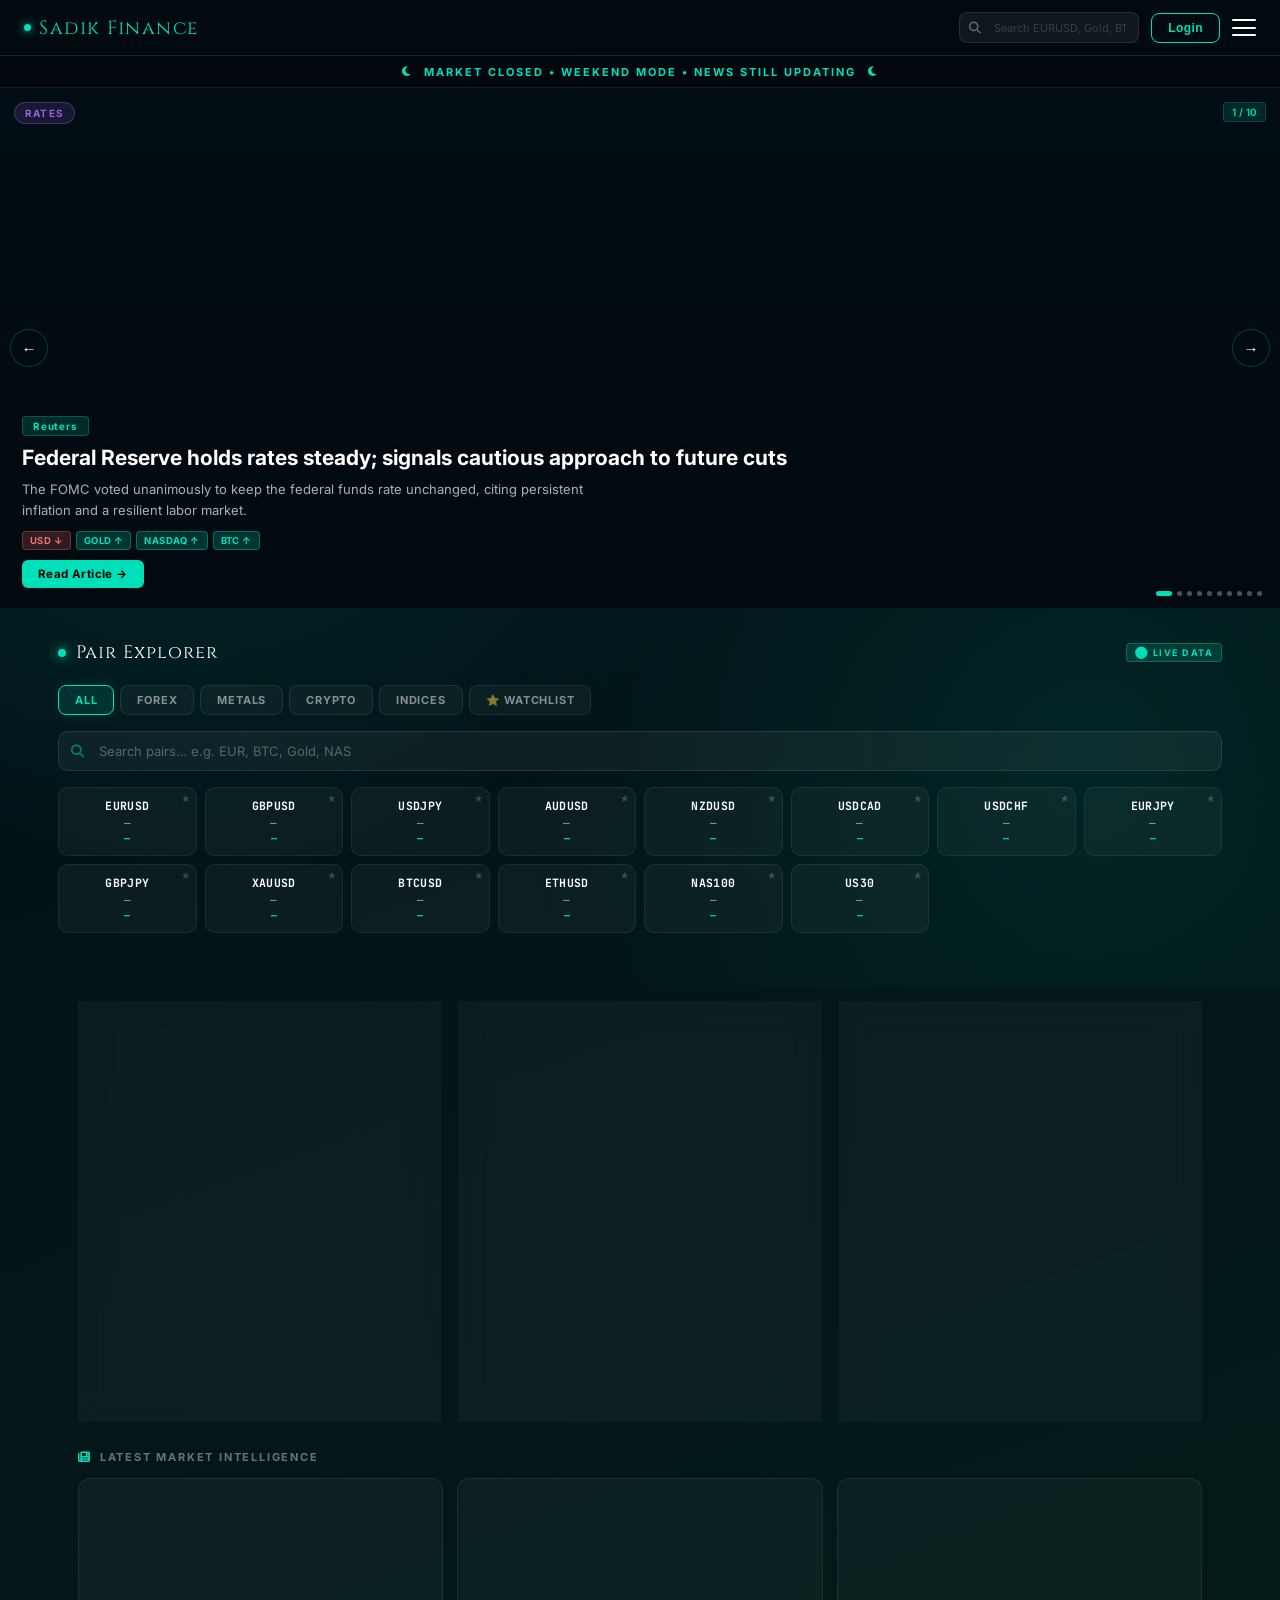
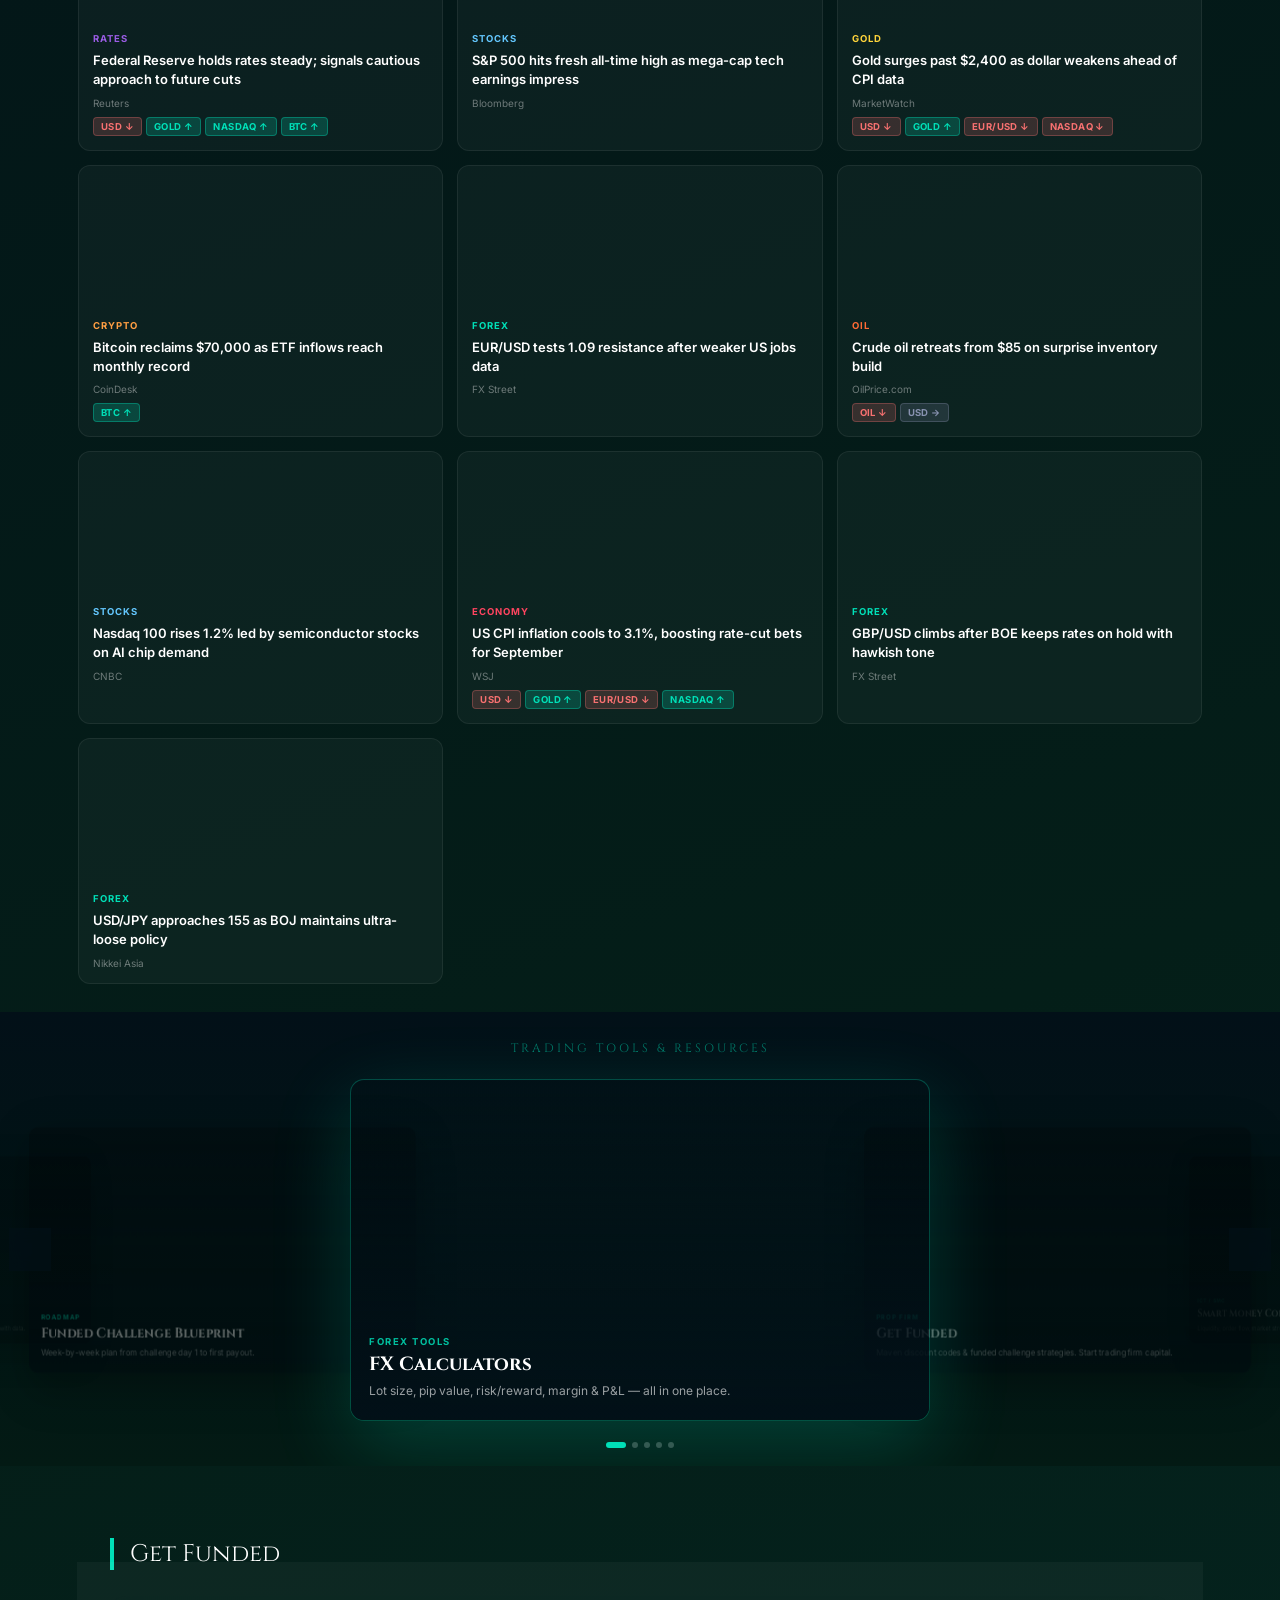
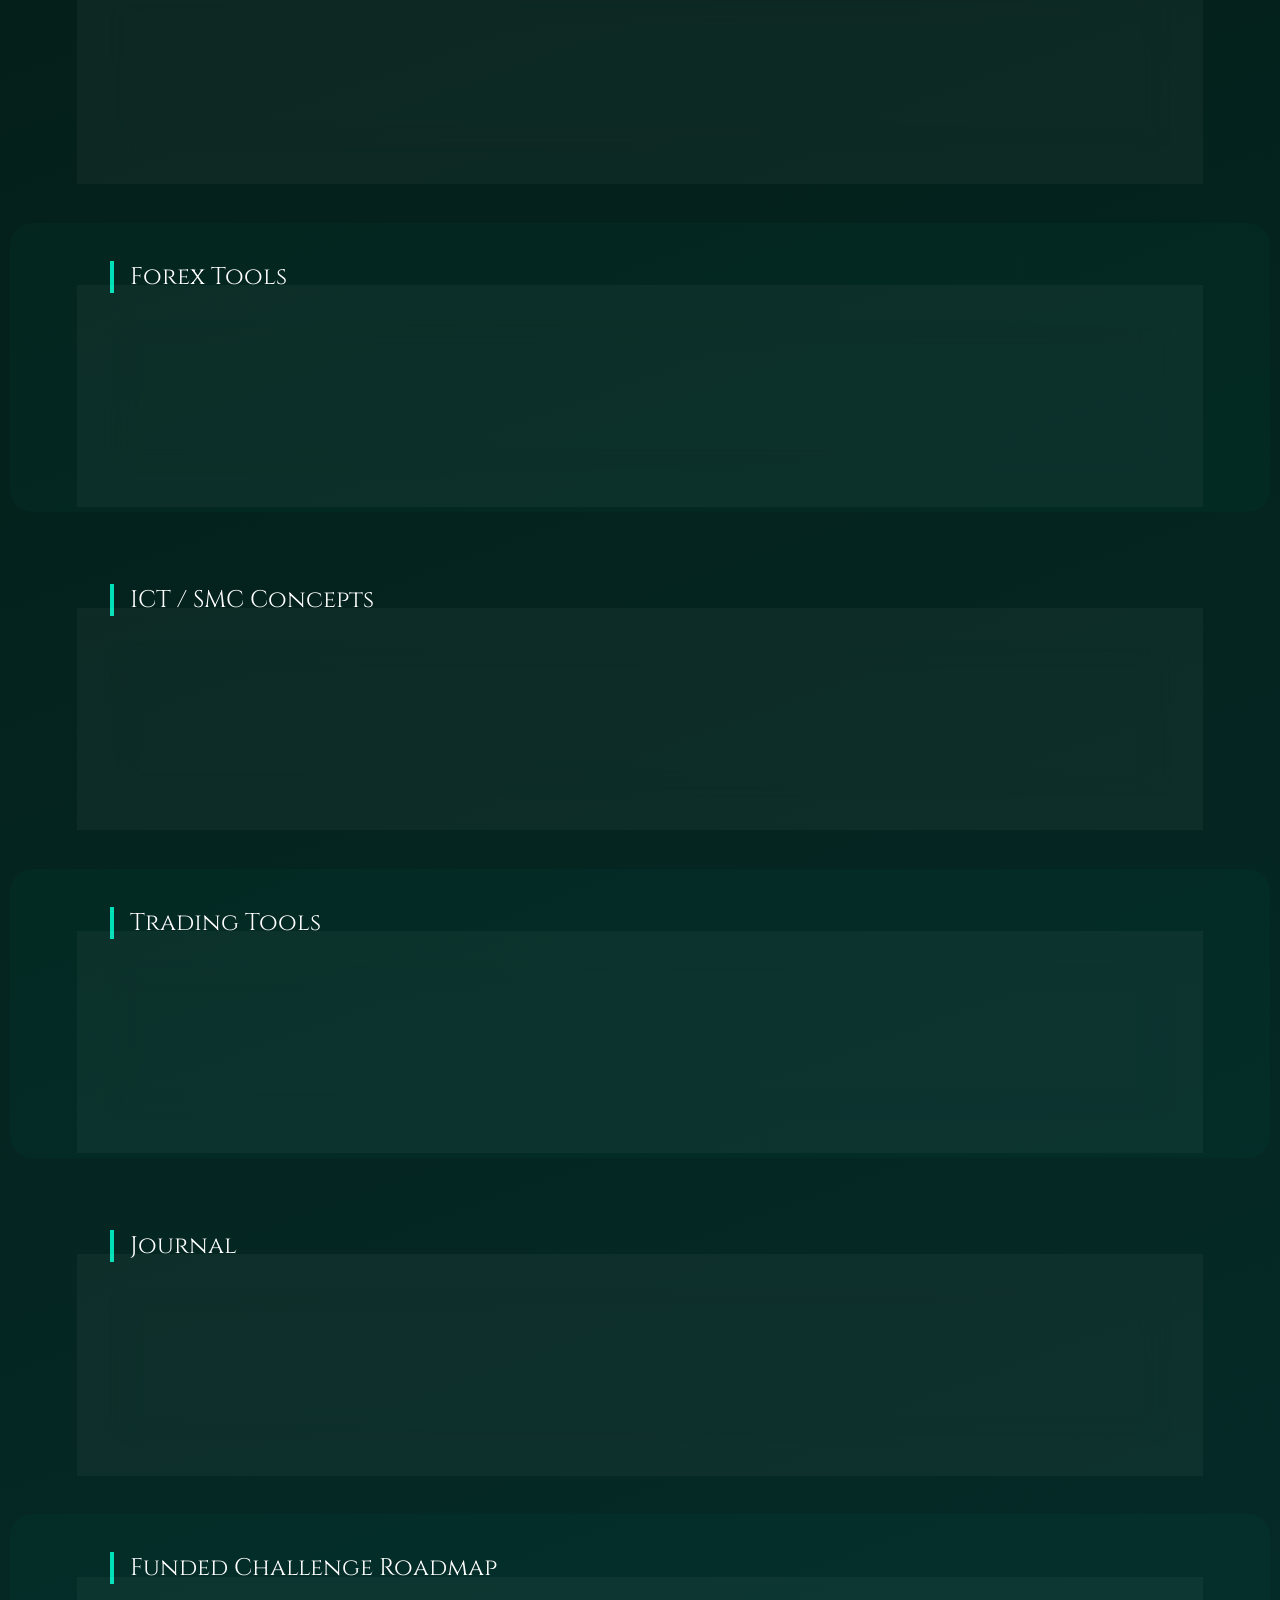
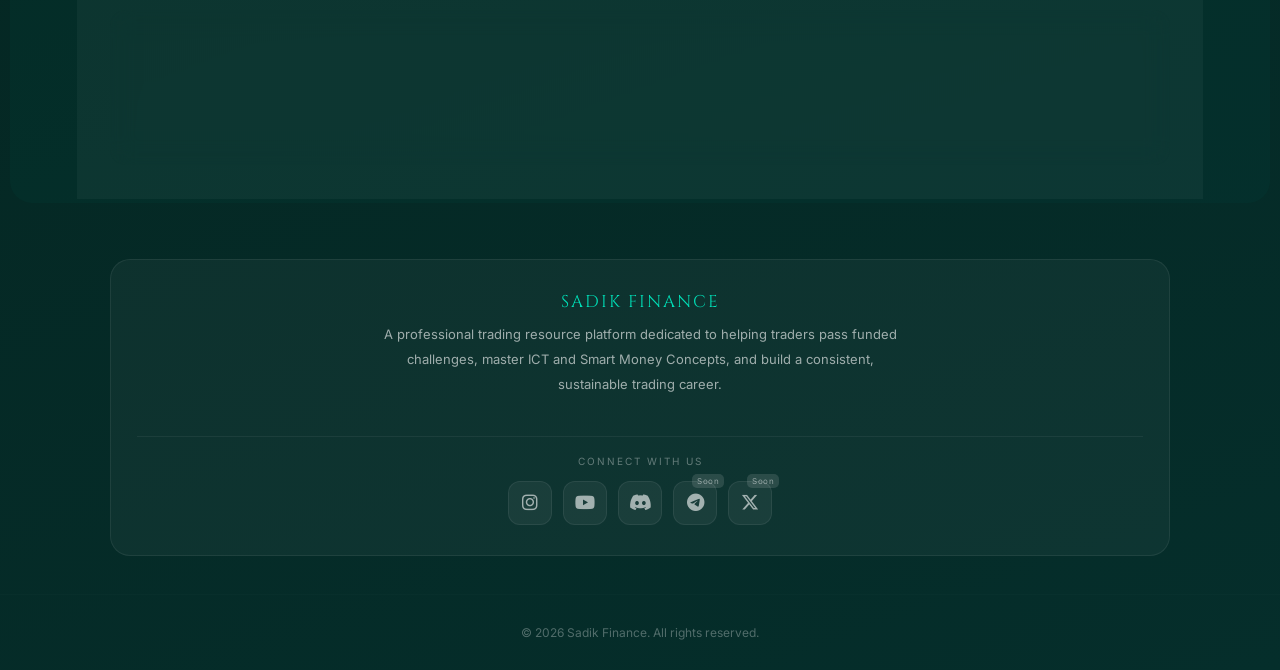
==== commit a5d05f71: "Add files via upload" ====
--- a/index.html
+++ b/index.html
@@ -3,471 +3,460 @@
 <head>
 <meta charset="UTF-8">
 <meta name="viewport" content="width=device-width, initial-scale=1.0">
-<meta name="google-site-verification" content="JJ03ybKinGs0HZOlUeTL_Hg-wkOXD2WDc67zAxQLPgE" />
-<title>Sadik Finance - Live Market News, Trading Dashboard &amp; Tools</title>
-<meta name="description" content="Live market news, price tracker, trading journal, forex calculator and trading tools by Sadik Finance.">
+<meta name="google-site-verification" content="JJ03ybKinGs0HZOlUeTL_Hg-wkOXD2WDc67zAxQLPgE">
+<title>Sadik Finance — Live Trading Dashboard | Forex, Gold, Crypto & Market Intelligence</title>
+<meta name="description" content="Real-time trading dashboard by Sadik Finance. Live forex prices, gold, crypto, market news, economic calendar, sentiment analysis and professional trading tools.">
+<meta name="keywords" content="sadik finance, forex trading, live market news, trading dashboard, gold prices, bitcoin, EURUSD, economic calendar, sentiment meter, prop firm trading">
+<meta property="og:title" content="Sadik Finance — Live Trading Dashboard">
+<meta property="og:description" content="Real-time market intelligence: forex, gold, crypto, news with{blueprint,journal,fxlotcalculator,mavenfunded,roadmap,config,assets impact analysis and professional trading tools.">
+<meta property="og:url" content="https://sadikfinance.github.io">
+<meta property="og:image" content="https://sadikfinance.github.io/logo.webp">
 <link rel="icon" type="image/webp" href="logo.webp">
 <link rel="apple-touch-icon" href="logo.webp">
 <script type="application/ld+json">
 {
-  "@context": "https://schema.org",
-  "@type": "Organization",
-  "name": "Sadik Finance",
-  "url": "https://sadikfinance.github.io",
-  "logo": "https://sadikfinance.github.io/logo.webp",
-  "sameAs": ["https://www.instagram.com/sadikfinance"]
+  "@context":"https://schema.org",
+  "@type":"WebSite",
+  "name":"Sadik Finance",
+  "url":"https://sadikfinance.github.io",
+  "description":"Live trading dashboard with real-time forex, gold, crypto prices, market news and professional trading tools.",
+  "publisher":{
+    "@type":"Organization",
+    "name":"Sadik Finance",
+    "logo":"https://sadikfinance.github.io/logo.webp",
+    "sameAs":["https://www.instagram.com/sadikfinance","https://youtube.com/@sadikfinance","https://discord.gg/MWyf669K8"]
+  }
 }
 </script>
-<link href="https://fonts.googleapis.com/css2?family=Cinzel:wght@700&family=Inter:wght@400;500;600&display=swap" rel="stylesheet">
+<link href="https://fonts.googleapis.com/css2?family=Cinzel:wght@700&family=Inter:wght@400;500;600;700&family=JetBrains+Mono:wght@400;600;700&display=swap" rel="stylesheet">
 <link rel="stylesheet" href="https://cdnjs.cloudflare.com/ajax/libs/font-awesome/6.5.0/css/all.min.css">
 <style>
 *{margin:0;padding:0;box-sizing:border-box;}
 :root{
-  --teal:#00E0B8;
-  --teal-dark:#00caa6;
-  --bg1:#021018;
-  --bg2:#052e2b;
-  --bg3:#064e3b;
-}
-body{
-  font-family:'Inter',sans-serif;
-  background:linear-gradient(135deg,var(--bg1),var(--bg2),var(--bg3));
-  color:white;
-  overflow-x:hidden;
-  min-height:100vh;
-}
-body::before{
-  content:"";position:fixed;width:100%;height:100%;
-  background:
-    radial-gradient(circle at 20% 30%,rgba(0,224,184,0.18),transparent 50%),
-    radial-gradient(circle at 80% 70%,rgba(0,224,184,0.12),transparent 50%);
-  z-index:-1;pointer-events:none;
-}
-
-/* NAVBAR */
-.navbar{
-  position:fixed;width:100%;top:0;
-  display:flex;justify-content:space-between;align-items:center;
-  padding:16px 28px;
-  background:rgba(2,16,24,0.85);
-  backdrop-filter:blur(14px);
-  border-bottom:1px solid rgba(0,224,184,0.08);
-  z-index:1000;transition:0.3s;
-}
-.logo{
-  font-family:'Cinzel',serif;font-size:20px;
-  color:var(--teal);letter-spacing:1px;
-  cursor:pointer;text-decoration:none;
-}
-.nav-right{display:flex;align-items:center;gap:14px;}
-.login-btn{
-  padding:7px 18px;border:1px solid var(--teal);
-  border-radius:8px;background:transparent;
-  color:var(--teal);font-size:13px;font-weight:600;
-  cursor:pointer;transition:0.2s;letter-spacing:0.5px;
-}
+  --teal:#00E0B8;--teal-dark:#00caa6;--teal-glow:rgba(0,224,184,0.18);
+  --bg1:#020f18;--bg2:#041e18;--bg3:#052e2b;
+  --glass:rgba(255,255,255,0.04);--glass2:rgba(0,224,184,0.06);
+  --border:rgba(255,255,255,0.07);--border-teal:rgba(0,224,184,0.2);
+  --red:#F87171;--green:#00E0B8;--yellow:#FFD43B;--orange:#FF9F43;
+  --up:#00E0B8;--down:#F87171;
+  --neon-blue:#00D4FF;--neon-purple:#9B5DE5;--neon-gold:#FFD43B;
+  --mono:'JetBrains Mono',monospace;
+}
+body{font-family:'Inter',sans-serif;background:linear-gradient(160deg,var(--bg1) 0%,var(--bg2) 50%,var(--bg3) 100%);color:white;overflow-x:hidden;min-height:100vh;}
+body::before{content:"";position:fixed;width:100%;height:100%;background:radial-gradient(circle at 15% 25%,rgba(0,224,184,0.12),transparent 45%),radial-gradient(circle at 85% 75%,rgba(0,224,184,0.08),transparent 45%);z-index:-1;pointer-events:none;}
+.no-scroll{overflow:hidden;}
+
+/* ─── NAVBAR ─── */
+.navbar{position:fixed;width:100%;top:0;display:flex;justify-content:space-between;align-items:center;padding:0 24px;height:56px;background:rgba(2,10,16,0.92);backdrop-filter:blur(16px);border-bottom:1px solid var(--border-teal);z-index:1000;}
+.logo{font-family:'Cinzel',serif;font-size:19px;color:var(--teal);letter-spacing:1.5px;cursor:pointer;text-decoration:none;display:flex;align-items:center;gap:8px;}
+.logo-dot{width:7px;height:7px;border-radius:50%;background:var(--teal);box-shadow:0 0 10px var(--teal);animation:logoPulse 2s ease-in-out infinite;}
+@keyframes logoPulse{0%,100%{opacity:1;}50%{opacity:0.4;}}
+.nav-right{display:flex;align-items:center;gap:12px;}
+.search-wrap{position:relative;}
+.search-input{width:180px;padding:7px 12px 7px 34px;background:rgba(255,255,255,0.06);border:1px solid rgba(255,255,255,0.1);border-radius:8px;color:white;font-size:12px;font-family:'Inter',sans-serif;outline:none;transition:0.2s;}
+.search-input:focus{border-color:var(--teal);background:rgba(0,224,184,0.07);width:220px;}
+.search-input::placeholder{opacity:0.4;font-size:11px;}
+.search-icon{position:absolute;left:10px;top:50%;transform:translateY(-50%);color:rgba(255,255,255,0.35);font-size:12px;pointer-events:none;}
+.search-results{position:absolute;top:calc(100% + 6px);left:0;width:260px;background:rgba(5,20,30,0.98);border:1px solid var(--border-teal);border-radius:10px;padding:6px;z-index:2000;display:none;}
+.search-results.show{display:block;}
+.search-result-item{padding:9px 12px;border-radius:7px;cursor:pointer;display:flex;align-items:center;justify-content:space-between;transition:0.15s;}
+.search-result-item:hover{background:var(--glass2);}
+.sri-sym{font-size:12px;font-weight:700;color:var(--teal);}
+.sri-price{font-size:11px;color:rgba(255,255,255,0.6);}
+.sri-chg{font-size:11px;font-weight:600;}
+.login-btn{padding:7px 16px;border:1px solid var(--teal);border-radius:8px;background:transparent;color:var(--teal);font-size:12px;font-weight:600;cursor:pointer;transition:0.2s;letter-spacing:0.4px;}
 .login-btn:hover{background:rgba(0,224,184,0.1);}
-
-/* HAMBURGER */
-.hamburger{
-  width:26px;height:18px;position:relative;
-  cursor:pointer;display:flex;flex-direction:column;justify-content:space-between;
-}
-.hamburger span{
-  display:block;width:100%;height:2px;
-  background:white;border-radius:2px;
-  transition:0.35s cubic-bezier(0.68,-0.55,0.27,1.55);transform-origin:center;
-}
-.hamburger.open span:nth-child(1){transform:translateY(8px) rotate(45deg);}
+.hamburger{width:24px;height:17px;position:relative;cursor:pointer;display:flex;flex-direction:column;justify-content:space-between;}
+.hamburger span{display:block;width:100%;height:2px;background:white;border-radius:2px;transition:0.35s cubic-bezier(0.68,-0.55,0.27,1.55);transform-origin:center;}
+.hamburger.open span:nth-child(1){transform:translateY(7.5px) rotate(45deg);}
 .hamburger.open span:nth-child(2){opacity:0;transform:scaleX(0);}
-.hamburger.open span:nth-child(3){transform:translateY(-8px) rotate(-45deg);}
-
-/* OVERLAY */
-.overlay{
-  position:fixed;inset:0;background:rgba(0,0,0,0.65);
-  backdrop-filter:blur(4px);opacity:0;pointer-events:none;
-  transition:0.3s;z-index:1500;
-}
+.hamburger.open span:nth-child(3){transform:translateY(-7.5px) rotate(-45deg);}
+.overlay{position:fixed;inset:0;background:rgba(0,0,0,0.65);backdrop-filter:blur(4px);opacity:0;pointer-events:none;transition:0.3s;z-index:1500;}
 .overlay.show{opacity:1;pointer-events:auto;}
-
-/* SIDE MENU */
-.nav-menu{
-  position:fixed;top:0;right:0;width:290px;height:100vh;
-  background:rgba(5,20,28,0.98);backdrop-filter:blur(20px);
-  border-left:1px solid rgba(0,224,184,0.1);
-  padding:80px 28px 40px;
-  display:flex;flex-direction:column;
-  transform:translateX(100%);
-  transition:transform 0.4s cubic-bezier(0.4,0,0.2,1);
-  z-index:2000;overflow-y:auto;
-}
+.nav-menu{position:fixed;top:0;right:0;width:290px;height:100vh;background:rgba(4,16,24,0.99);backdrop-filter:blur(24px);border-left:1px solid var(--border-teal);padding:80px 28px 40px;display:flex;flex-direction:column;transform:translateX(100%);transition:transform 0.4s cubic-bezier(0.4,0,0.2,1);z-index:2000;overflow-y:auto;}
 .nav-menu.open{transform:translateX(0);}
-.nav-menu a{
-  text-decoration:none;color:rgba(255,255,255,0.85);
-  font-size:16px;font-weight:500;padding:12px 0;
-  border-bottom:1px solid rgba(255,255,255,0.06);
-  transition:color 0.2s;letter-spacing:0.3px;
-}
+.nav-menu a{text-decoration:none;color:rgba(255,255,255,0.82);font-size:15px;font-weight:500;padding:11px 0;border-bottom:1px solid rgba(255,255,255,0.06);transition:color 0.2s;letter-spacing:0.3px;}
 .nav-menu a:hover{color:var(--teal);}
 .nav-menu a:last-of-type{border-bottom:none;}
-.menu-divider{margin:20px 0 14px;font-size:10px;opacity:0.35;text-transform:uppercase;letter-spacing:2px;}
-.social-row{display:flex;gap:14px;margin-top:8px;flex-wrap:wrap;}
-.social-icon{
-  width:38px;height:38px;border-radius:10px;
-  display:flex;align-items:center;justify-content:center;
-  background:rgba(255,255,255,0.06);border:1px solid rgba(255,255,255,0.08);
-  color:rgba(255,255,255,0.7);font-size:16px;text-decoration:none;transition:0.2s;
-}
-.social-icon:hover{background:rgba(0,224,184,0.15);color:var(--teal);border-color:rgba(0,224,184,0.3);}
-.social-icon.insta:hover{background:linear-gradient(135deg,rgba(240,148,51,0.3),rgba(188,24,136,0.3));color:#f09433;border-color:rgba(240,148,51,0.4);}
-
-/* TICKER BAR */
-.ticker-bar{
-  position:fixed;top:58px;left:0;width:100%;z-index:990;
-  background:rgba(2,10,16,0.97);
-  border-bottom:1px solid rgba(0,224,184,0.15);
-  overflow:hidden;height:34px;display:flex;align-items:center;
-  backdrop-filter:blur(10px);
-}
-.ticker-track{
-  display:flex;gap:0;white-space:nowrap;
-  animation:tickerScroll 60s linear infinite;
-  will-change:transform;
-}
+.menu-divider{margin:20px 0 12px;font-size:10px;opacity:0.35;text-transform:uppercase;letter-spacing:2px;}
+.social-row{display:flex;gap:12px;margin-top:8px;flex-wrap:wrap;}
+.social-icon{width:38px;height:38px;border-radius:10px;display:flex;align-items:center;justify-content:center;background:rgba(255,255,255,0.06);border:1px solid rgba(255,255,255,0.08);color:rgba(255,255,255,0.7);font-size:16px;text-decoration:none;transition:0.2s;}
+.social-icon:hover{background:rgba(0,224,184,0.15);color:var(--teal);border-color:var(--border-teal);}
+.social-icon.yt:hover{background:rgba(255,0,0,0.15);color:#FF0000;border-color:rgba(255,0,0,0.3);}
+.social-icon.dc:hover{background:rgba(88,101,242,0.15);color:#5865F2;border-color:rgba(88,101,242,0.3);}
+.social-icon.insta:hover{background:linear-gradient(135deg,rgba(240,148,51,0.25),rgba(188,24,136,0.25));color:#f09433;border-color:rgba(240,148,51,0.4);}
+
+/* ─── BREAKING NEWS ALERT ─── */
+.breaking-alert{display:none;position:fixed;top:56px;left:0;width:100%;z-index:980;background:linear-gradient(90deg,rgba(248,113,113,0.95),rgba(200,50,50,0.92));border-bottom:1px solid rgba(255,100,100,0.4);padding:8px 20px;align-items:center;gap:12px;backdrop-filter:blur(10px);}
+.breaking-alert.show{display:flex;}
+.breaking-label{font-size:10px;font-weight:800;letter-spacing:2px;color:white;background:rgba(255,255,255,0.2);padding:3px 8px;border-radius:4px;white-space:nowrap;}
+.breaking-text{font-size:12px;font-weight:600;color:white;flex:1;line-height:1.4;}
+.breaking-close{background:none;border:none;color:rgba(255,255,255,0.7);cursor:pointer;font-size:16px;flex-shrink:0;transition:0.2s;}
+.breaking-close:hover{color:white;}
+
+/* ─── TICKER ─── */
+.ticker-bar{position:fixed;top:56px;left:0;width:100%;z-index:970;background:rgba(2,8,14,0.97);border-bottom:1px solid rgba(0,224,184,0.12);overflow:hidden;height:32px;display:flex;align-items:center;backdrop-filter:blur(10px);}
+.ticker-bar.has-alert{top:98px;}
+.weekend-banner{display:none;width:100%;height:100%;align-items:center;justify-content:center;gap:12px;font-size:11px;font-weight:700;letter-spacing:2px;color:var(--teal);}
+.weekend-banner.show{display:flex;}
+.ticker-track{display:flex;gap:0;white-space:nowrap;animation:tickerScroll 70s linear infinite;will-change:transform;}
 .ticker-track:hover{animation-play-state:paused;}
-.ticker-item{
-  display:inline-flex;align-items:center;gap:8px;
-  padding:0 24px;font-size:12px;font-weight:600;
-  border-right:1px solid rgba(255,255,255,0.06);
-  letter-spacing:0.3px;
-}
-.ticker-symbol{color:rgba(255,255,255,0.5);font-size:11px;}
+.ticker-item{display:inline-flex;align-items:center;gap:7px;padding:0 20px;font-size:11.5px;font-weight:600;border-right:1px solid rgba(255,255,255,0.05);letter-spacing:0.2px;cursor:default;}
+.ticker-symbol{color:rgba(255,255,255,0.45);font-size:10.5px;}
 .ticker-price{color:white;}
-.ticker-change.up{color:#00E0B8;}
-.ticker-change.down{color:#F87171;}
-.ticker-dot{width:5px;height:5px;border-radius:50%;flex-shrink:0;}
-.ticker-dot.up{background:#00E0B8;box-shadow:0 0 6px #00E0B8;}
-.ticker-dot.down{background:#F87171;box-shadow:0 0 6px #F87171;}
+.ticker-change.up{color:var(--up);}
+.ticker-change.down{color:var(--down);}
+.ticker-dot{width:4px;height:4px;border-radius:50%;flex-shrink:0;}
+.ticker-dot.up{background:var(--up);box-shadow:0 0 5px var(--up);}
+.ticker-dot.down{background:var(--down);box-shadow:0 0 5px var(--down);}
+.ticker-status{font-size:9px;padding:1px 5px;border-radius:3px;font-weight:700;letter-spacing:0.5px;}
+.ticker-status.open{background:rgba(0,224,184,0.15);color:var(--teal);}
+.ticker-status.closed{background:rgba(248,113,113,0.15);color:var(--red);}
+.ticker-status.delayed{background:rgba(255,213,59,0.15);color:var(--yellow);}
 @keyframes tickerScroll{0%{transform:translateX(0);}100%{transform:translateX(-50%);}}
 
-/* ═══════════════════════════════════════
-   NEWS HERO SLIDER  (with real images)
-═══════════════════════════════════════ */
-.news-hero{
-  margin-top:92px;position:relative;
-  overflow:hidden;background:#020e14;
-}
+/* ─── NEWS HERO ─── */
+.news-hero{margin-top:88px;position:relative;overflow:hidden;background:#020e14;}
+.news-hero.shifted{margin-top:128px;}
 .news-slider{position:relative;width:100%;height:55vw;max-height:520px;min-height:280px;}
-
-.news-slide{
-  position:absolute;inset:0;
-  opacity:0;transition:opacity 0.7s ease;
-  pointer-events:none;
-}
+.news-slide{position:absolute;inset:0;opacity:0;transition:opacity 0.7s ease;pointer-events:none;}
 .news-slide.active{opacity:1;pointer-events:auto;}
-
-/* Image area */
-.news-slide-img{
-  width:100%;height:100%;
-  background-size:cover;background-position:center;
-  position:relative;display:flex;align-items:flex-end;
-}
-/* Dark gradient overlay so text is readable */
-.news-slide-img::before{
-  content:'';position:absolute;inset:0;
-  background:linear-gradient(
-    to bottom,
-    rgba(2,10,16,0.1) 0%,
-    rgba(2,10,16,0.35) 40%,
-    rgba(2,10,16,0.88) 80%,
-    rgba(2,10,16,0.98) 100%
-  );
-}
-
-/* Category pill */
-.news-cat-pill{
-  position:absolute;top:14px;left:14px;z-index:5;
-  padding:4px 11px;border-radius:20px;
-  font-size:10px;font-weight:700;letter-spacing:1.2px;
-  text-transform:uppercase;
-  border:1px solid;backdrop-filter:blur(6px);
-}
-.news-cat-pill.forex  {background:rgba(0,224,184,0.15);color:#00E0B8;border-color:rgba(0,224,184,0.35);}
-.news-cat-pill.gold   {background:rgba(255,213,59,0.15);color:#FFD43B;border-color:rgba(255,213,59,0.35);}
-.news-cat-pill.oil    {background:rgba(255,107,53,0.15);color:#FF6B35;border-color:rgba(255,107,53,0.35);}
-.news-cat-pill.stocks {background:rgba(100,200,255,0.15);color:#64C8FF;border-color:rgba(100,200,255,0.35);}
-.news-cat-pill.crypto {background:rgba(255,159,67,0.15);color:#FF9F43;border-color:rgba(255,159,67,0.35);}
-.news-cat-pill.rates  {background:rgba(155,93,229,0.15);color:#9B5DE5;border-color:rgba(155,93,229,0.35);}
-.news-cat-pill.macro  {background:rgba(255,69,96,0.15);color:#FF4560;border-color:rgba(255,69,96,0.35);}
-.news-cat-pill.geo    {background:rgba(136,146,176,0.15);color:#8892B0;border-color:rgba(136,146,176,0.35);}
-
-.news-count-badge{
-  position:absolute;top:14px;right:14px;z-index:10;
-  background:rgba(0,224,184,0.12);border:1px solid rgba(0,224,184,0.2);
-  color:var(--teal);font-size:10px;font-weight:600;
-  padding:3px 8px;border-radius:4px;
-}
-
-.news-slide-content{
-  position:relative;z-index:5;
-  padding:20px 24px 22px;width:100%;
-}
-.news-source-badge{
-  display:inline-block;
-  background:rgba(0,224,184,0.15);
-  border:1px solid rgba(0,224,184,0.25);
-  color:var(--teal);font-size:10px;font-weight:700;
-  padding:3px 10px;border-radius:4px;
-  letter-spacing:0.8px;margin-bottom:10px;
-}
-.news-slide-headline{
-  font-size:clamp(14px,2.5vw,22px);
-  font-weight:700;line-height:1.35;
-  color:white;margin-bottom:8px;
-  text-shadow:0 1px 4px rgba(0,0,0,0.6);
-}
-.news-slide-summary{
-  font-size:clamp(11px,1.5vw,14px);
-  color:rgba(255,255,255,0.72);
-  line-height:1.6;max-width:640px;
-  margin-bottom:12px;
-}
-.news-read-btn{
-  display:inline-block;padding:8px 18px;
-  background:var(--teal);color:black;
-  border-radius:6px;font-size:12px;font-weight:700;
-  text-decoration:none;transition:0.2s;letter-spacing:0.5px;
-}
+.news-slide-img{width:100%;height:100%;background-size:cover;background-position:center;position:relative;display:flex;align-items:flex-end;}
+.news-slide-img::before{content:'';position:absolute;inset:0;background:linear-gradient(to bottom,rgba(2,10,16,0.1) 0%,rgba(2,10,16,0.35) 40%,rgba(2,10,16,0.88) 80%,rgba(2,10,16,0.98) 100%);}
+.news-cat-pill{position:absolute;top:14px;left:14px;z-index:5;padding:4px 10px;border-radius:20px;font-size:10px;font-weight:700;letter-spacing:1.2px;text-transform:uppercase;border:1px solid;backdrop-filter:blur(6px);}
+.news-cat-pill.forex{background:rgba(0,224,184,0.15);color:#00E0B8;border-color:rgba(0,224,184,0.35);}
+.news-cat-pill.gold{background:rgba(255,213,59,0.15);color:#FFD43B;border-color:rgba(255,213,59,0.35);}
+.news-cat-pill.oil{background:rgba(255,107,53,0.15);color:#FF6B35;border-color:rgba(255,107,53,0.35);}
+.news-cat-pill.stocks{background:rgba(100,200,255,0.15);color:#64C8FF;border-color:rgba(100,200,255,0.35);}
+.news-cat-pill.crypto{background:rgba(255,159,67,0.15);color:#FF9F43;border-color:rgba(255,159,67,0.35);}
+.news-cat-pill.rates{background:rgba(155,93,229,0.15);color:#9B5DE5;border-color:rgba(155,93,229,0.35);}
+.news-cat-pill.macro{background:rgba(255,69,96,0.15);color:#FF4560;border-color:rgba(255,69,96,0.35);}
+.news-cat-pill.geo{background:rgba(136,146,176,0.15);color:#8892B0;border-color:rgba(136,146,176,0.35);}
+.news-count-badge{position:absolute;top:14px;right:14px;z-index:10;background:rgba(0,224,184,0.12);border:1px solid rgba(0,224,184,0.2);color:var(--teal);font-size:10px;font-weight:600;padding:3px 8px;border-radius:4px;}
+.news-slide-content{position:relative;z-index:5;padding:18px 22px 20px;width:100%;}
+.news-source-badge{display:inline-block;background:rgba(0,224,184,0.15);border:1px solid rgba(0,224,184,0.25);color:var(--teal);font-size:10px;font-weight:700;padding:3px 10px;border-radius:4px;letter-spacing:0.8px;margin-bottom:8px;}
+.news-slide-headline{font-size:clamp(13px,2.5vw,21px);font-weight:700;line-height:1.35;color:white;margin-bottom:7px;text-shadow:0 1px 4px rgba(0,0,0,0.6);}
+.news-slide-summary{font-size:clamp(11px,1.4vw,13px);color:rgba(255,255,255,0.68);line-height:1.6;max-width:600px;margin-bottom:10px;}
+.impact-row{display:flex;flex-wrap:wrap;gap:5px;margin-bottom:10px;}
+.impact-badge{display:inline-flex;align-items:center;gap:3px;font-size:9.5px;font-weight:700;padding:3px 7px;border-radius:4px;letter-spacing:0.4px;text-transform:uppercase;}
+.impact-badge.bullish{background:rgba(0,224,184,0.2);color:#00E0B8;border:1px solid rgba(0,224,184,0.35);}
+.impact-badge.bearish{background:rgba(248,113,113,0.18);color:#F87171;border:1px solid rgba(248,113,113,0.3);}
+.impact-badge.neutral{background:rgba(136,146,176,0.18);color:#8892B0;border:1px solid rgba(136,146,176,0.3);}
+.news-read-btn{display:inline-block;padding:7px 16px;background:var(--teal);color:black;border-radius:6px;font-size:11.5px;font-weight:700;text-decoration:none;transition:0.2s;letter-spacing:0.4px;}
 .news-read-btn:hover{background:#00caa6;transform:translateY(-1px);}
-
-/* Nav buttons */
-.news-nav-btn{
-  position:absolute;top:50%;transform:translateY(-50%);
-  width:40px;height:40px;border-radius:50%;
-  background:rgba(2,10,16,0.7);
-  border:1px solid rgba(0,224,184,0.25);
-  color:white;font-size:16px;cursor:pointer;
-  display:flex;align-items:center;justify-content:center;
-  z-index:10;transition:0.2s;backdrop-filter:blur(6px);
-}
+.news-nav-btn{position:absolute;top:50%;transform:translateY(-50%);width:38px;height:38px;border-radius:50%;background:rgba(2,10,16,0.7);border:1px solid rgba(0,224,184,0.25);color:white;font-size:15px;cursor:pointer;display:flex;align-items:center;justify-content:center;z-index:10;transition:0.2s;backdrop-filter:blur(6px);}
 .news-nav-btn:hover{background:rgba(0,224,184,0.2);border-color:var(--teal);color:var(--teal);}
-.news-prev{left:12px;}
-.news-next{right:12px;}
-.news-dots{
-  position:absolute;bottom:14px;right:20px;
-  display:flex;gap:6px;z-index:10;
-}
-.news-dot{
-  width:6px;height:6px;border-radius:50%;
-  background:rgba(255,255,255,0.3);cursor:pointer;transition:0.3s;
-}
-.news-dot.active{background:var(--teal);width:18px;border-radius:3px;}
-.news-loading{
-  display:flex;align-items:center;justify-content:center;
-  height:100%;flex-direction:column;gap:14px;color:rgba(255,255,255,0.4);
-}
-.news-loading-spinner{
-  width:36px;height:36px;border-radius:50%;
-  border:3px solid rgba(0,224,184,0.2);
-  border-top-color:var(--teal);
-  animation:spin 0.8s linear infinite;
-}
+.news-prev{left:10px;}.news-next{right:10px;}
+.news-dots{position:absolute;bottom:12px;right:18px;display:flex;gap:5px;z-index:10;}
+.news-dot{width:5px;height:5px;border-radius:50%;background:rgba(255,255,255,0.3);cursor:pointer;transition:0.3s;}
+.news-dot.active{background:var(--teal);width:16px;border-radius:3px;}
+.news-loading-spinner{width:32px;height:32px;border-radius:50%;border:3px solid rgba(0,224,184,0.2);border-top-color:var(--teal);animation:spin 0.8s linear infinite;}
 @keyframes spin{to{transform:rotate(360deg);}}
-.news-placeholder-bg{background:linear-gradient(135deg,#021018,#052e2b);}
-
-/* ═══════════════════════════════════════
-   TOOLS SLIDER  (from old index)
-═══════════════════════════════════════ */
-.tools-hero{
-  padding:30px 0 20px;
-  background:linear-gradient(180deg,#021018 0%,#031a14 100%);
-  overflow:hidden;
-}
-.tools-hero-label{
-  text-align:center;
-  font-family:'Cinzel',serif;
-  font-size:13px;letter-spacing:3px;
-  color:rgba(0,224,184,0.5);
-  text-transform:uppercase;
-  margin-bottom:16px;
-}
-.carousel-wrap{
-  position:relative;width:100%;
-  height:40vw;max-height:380px;min-height:200px;
-  display:flex;align-items:center;justify-content:center;
-  perspective:1400px;
-}
-.carousel-track{
-  position:relative;width:100%;height:100%;
-  display:flex;align-items:center;justify-content:center;
-}
-.slide-item{
-  position:absolute;width:55%;max-width:600px;
-  height:95%;aspect-ratio:16/9;
-  background-size:cover;background-position:center;
-  border-radius:16px;cursor:pointer;
-  transition:all 0.6s cubic-bezier(0.4,0,0.2,1);
-  box-shadow:0 20px 60px rgba(0,0,0,0.5);
-  overflow:hidden;
-}
-.slide-item::after{
-  content:'';position:absolute;inset:0;
-  background:rgba(0,0,0,0);transition:0.4s;border-radius:16px;
-}
-/* Positions */
-.slide-item.pos-0{transform:translateX(0) scale(1) rotateY(0deg);z-index:5;opacity:1;box-shadow:0 25px 80px rgba(0,224,184,0.25);border:1px solid rgba(0,224,184,0.3);}
-.slide-item.pos-1{transform:translateX(72%) scale(0.72) rotateY(-22deg);z-index:4;opacity:0.65;}
+
+/* ═══════════════════════════════════════════
+   PAIR EXPLORER — PREMIUM TRADING TERMINAL
+═══════════════════════════════════════════ */
+.pair-explorer{max-width:1200px;margin:0 auto;padding:32px 18px 20px;}
+
+/* Section header */
+.pe-header{display:flex;align-items:center;justify-content:space-between;margin-bottom:20px;flex-wrap:wrap;gap:12px;}
+.pe-title{font-family:'Cinzel',serif;font-size:18px;color:white;letter-spacing:1px;display:flex;align-items:center;gap:10px;}
+.pe-title-dot{width:8px;height:8px;border-radius:50%;background:var(--teal);box-shadow:0 0 12px var(--teal);animation:logoPulse 2s ease-in-out infinite;}
+.pe-live-badge{font-size:9px;font-weight:700;letter-spacing:1.5px;background:rgba(0,224,184,0.15);color:var(--teal);border:1px solid rgba(0,224,184,0.3);padding:3px 8px;border-radius:4px;text-transform:uppercase;}
+
+/* Category Tabs */
+.pe-tabs{display:flex;gap:6px;flex-wrap:wrap;margin-bottom:16px;}
+.pe-tab{padding:7px 16px;border-radius:8px;font-size:11px;font-weight:700;letter-spacing:0.8px;text-transform:uppercase;cursor:pointer;border:1px solid rgba(255,255,255,0.08);background:rgba(255,255,255,0.04);color:rgba(255,255,255,0.5);transition:all 0.2s;}
+.pe-tab:hover{border-color:rgba(0,224,184,0.3);color:rgba(255,255,255,0.8);}
+.pe-tab.active{background:rgba(0,224,184,0.12);border-color:var(--teal);color:var(--teal);box-shadow:0 0 16px rgba(0,224,184,0.1);}
+
+/* Search bar */
+.pe-search-wrap{position:relative;margin-bottom:16px;}
+.pe-search{width:100%;padding:11px 16px 11px 40px;background:rgba(255,255,255,0.05);border:1px solid rgba(255,255,255,0.1);border-radius:10px;color:white;font-size:13px;font-family:'Inter',sans-serif;outline:none;transition:0.2s;}
+.pe-search:focus{border-color:var(--teal);background:rgba(0,224,184,0.05);}
+.pe-search::placeholder{color:rgba(255,255,255,0.3);}
+.pe-search-icon{position:absolute;left:13px;top:50%;transform:translateY(-50%);color:rgba(0,224,184,0.5);font-size:13px;pointer-events:none;}
+
+/* Asset grid */
+.pe-asset-grid{display:grid;grid-template-columns:repeat(auto-fill,minmax(130px,1fr));gap:8px;margin-bottom:20px;}
+.pe-asset-btn{padding:10px 8px;border-radius:10px;background:rgba(255,255,255,0.04);border:1px solid rgba(255,255,255,0.07);cursor:pointer;transition:all 0.2s;text-align:center;position:relative;overflow:hidden;}
+.pe-asset-btn:hover{border-color:rgba(0,224,184,0.3);background:rgba(0,224,184,0.06);}
+.pe-asset-btn.active{border-color:var(--teal);background:rgba(0,224,184,0.1);box-shadow:0 0 20px rgba(0,224,184,0.12);}
+.pe-asset-btn.fav-active{border-color:var(--neon-gold)!important;background:rgba(255,213,59,0.08)!important;}
+.pe-btn-sym{font-family:var(--mono);font-size:11.5px;font-weight:700;color:white;letter-spacing:0.3px;}
+.pe-btn-price{font-family:var(--mono);font-size:11px;color:rgba(255,255,255,0.6);margin-top:3px;}
+.pe-btn-chg{font-family:var(--mono);font-size:10px;font-weight:700;margin-top:2px;}
+.pe-btn-chg.up{color:var(--up);}
+.pe-btn-chg.down{color:var(--down);}
+.pe-fav-star{position:absolute;top:5px;right:6px;font-size:9px;cursor:pointer;color:rgba(255,255,255,0.2);transition:0.2s;z-index:2;}
+.pe-fav-star.active{color:var(--neon-gold);}
+
+/* ── TERMINAL PANEL ── */
+.pe-terminal{background:rgba(3,12,20,0.9);border:1px solid rgba(0,224,184,0.2);border-radius:16px;padding:20px;backdrop-filter:blur(16px);box-shadow:0 0 60px rgba(0,224,184,0.06);position:relative;overflow:hidden;display:none;}
+.pe-terminal.show{display:block;}
+.pe-terminal::before{content:'';position:absolute;top:0;left:0;right:0;height:1px;background:linear-gradient(90deg,transparent,var(--teal),transparent);}
+
+/* Header row */
+.pt-header{display:flex;align-items:flex-start;justify-content:space-between;margin-bottom:18px;flex-wrap:wrap;gap:12px;}
+.pt-pair-info{display:flex;flex-direction:column;gap:4px;}
+.pt-pair-name{font-family:'Cinzel',serif;font-size:22px;color:white;letter-spacing:1px;}
+.pt-pair-full{font-size:11px;color:rgba(255,255,255,0.4);letter-spacing:0.5px;}
+.pt-price-block{text-align:right;}
+.pt-price{font-family:var(--mono);font-size:28px;font-weight:700;color:white;letter-spacing:-0.5px;transition:color 0.3s;}
+.pt-price.flash-up{color:var(--up);}
+.pt-price.flash-down{color:var(--down);}
+.pt-change{font-family:var(--mono);font-size:13px;font-weight:700;margin-top:4px;}
+.pt-change.up{color:var(--up);}
+.pt-change.down{color:var(--down);}
+
+/* Stats row */
+.pt-stats{display:grid;grid-template-columns:repeat(4,1fr);gap:10px;margin-bottom:18px;}
+@media(max-width:600px){.pt-stats{grid-template-columns:repeat(2,1fr);}}
+.pt-stat{background:rgba(255,255,255,0.04);border:1px solid rgba(255,255,255,0.07);border-radius:10px;padding:10px 12px;text-align:center;}
+.pt-stat-label{font-size:9.5px;font-weight:700;letter-spacing:1px;text-transform:uppercase;color:rgba(255,255,255,0.35);margin-bottom:5px;}
+.pt-stat-val{font-family:var(--mono);font-size:13px;font-weight:700;color:white;}
+
+/* Bias & sentiment row */
+.pt-analysis{display:grid;grid-template-columns:1fr 1fr;gap:10px;margin-bottom:18px;}
+@media(max-width:480px){.pt-analysis{grid-template-columns:1fr;}}
+.pt-bias{border-radius:10px;padding:14px;display:flex;flex-direction:column;gap:6px;border:1px solid;}
+.pt-bias.bullish{background:rgba(0,224,184,0.08);border-color:rgba(0,224,184,0.25);}
+.pt-bias.bearish{background:rgba(248,113,113,0.08);border-color:rgba(248,113,113,0.25);}
+.pt-bias.neutral{background:rgba(255,213,59,0.08);border-color:rgba(255,213,59,0.2);}
+.pt-bias-label{font-size:9px;font-weight:700;letter-spacing:1.5px;text-transform:uppercase;opacity:0.5;}
+.pt-bias-val{font-size:15px;font-weight:700;display:flex;align-items:center;gap:6px;}
+.pt-bias-val.bullish{color:var(--up);}
+.pt-bias-val.bearish{color:var(--down);}
+.pt-bias-val.neutral{color:var(--yellow);}
+.pt-bias-bar{height:4px;border-radius:2px;background:rgba(255,255,255,0.08);overflow:hidden;margin-top:4px;}
+.pt-bias-fill{height:100%;border-radius:2px;transition:width 0.8s cubic-bezier(0.34,1.2,0.64,1);}
+.pt-bias-fill.bullish{background:linear-gradient(90deg,var(--up),#00ffcc);}
+.pt-bias-fill.bearish{background:linear-gradient(90deg,var(--down),#ff6b6b);}
+.pt-bias-fill.neutral{background:linear-gradient(90deg,var(--yellow),#ffa500);}
+
+/* Sentiment ring */
+.pt-sentiment{background:rgba(255,255,255,0.04);border:1px solid rgba(255,255,255,0.07);border-radius:10px;padding:14px;display:flex;align-items:center;gap:14px;}
+.pt-sent-ring{width:48px;height:48px;border-radius:50%;flex-shrink:0;display:flex;align-items:center;justify-content:center;font-size:18px;position:relative;}
+.pt-sent-ring::before{content:'';position:absolute;inset:0;border-radius:50%;border:2px solid;}
+.pt-sent-ring.bullish::before{border-color:var(--up);box-shadow:0 0 16px rgba(0,224,184,0.3);}
+.pt-sent-ring.bearish::before{border-color:var(--down);box-shadow:0 0 16px rgba(248,113,113,0.3);}
+.pt-sent-ring.neutral::before{border-color:var(--yellow);box-shadow:0 0 16px rgba(255,213,59,0.2);}
+.pt-sent-info{flex:1;}
+.pt-sent-title{font-size:9.5px;font-weight:700;letter-spacing:1px;text-transform:uppercase;color:rgba(255,255,255,0.35);margin-bottom:4px;}
+.pt-sent-val{font-size:13px;font-weight:700;}
+.pt-sent-val.bullish{color:var(--up);}
+.pt-sent-val.bearish{color:var(--down);}
+.pt-sent-val.neutral{color:var(--yellow);}
+.pt-sent-desc{font-size:10px;color:rgba(255,255,255,0.4);margin-top:3px;line-height:1.5;}
+
+/* Mini Chart */
+.pt-chart-wrap{background:rgba(0,0,0,0.3);border-radius:12px;padding:14px;margin-bottom:14px;border:1px solid rgba(255,255,255,0.07);}
+.pt-chart-header{display:flex;align-items:center;justify-content:space-between;margin-bottom:12px;}
+.pt-chart-title{font-size:10px;font-weight:700;letter-spacing:1px;text-transform:uppercase;color:rgba(255,255,255,0.4);}
+.pt-tf-btns{display:flex;gap:4px;}
+.pt-tf-btn{padding:4px 9px;border-radius:5px;font-size:10px;font-weight:700;cursor:pointer;border:1px solid rgba(255,255,255,0.1);background:rgba(255,255,255,0.04);color:rgba(255,255,255,0.4);transition:0.15s;font-family:var(--mono);}
+.pt-tf-btn:hover{border-color:rgba(0,224,184,0.3);color:rgba(255,255,255,0.8);}
+.pt-tf-btn.active{background:rgba(0,224,184,0.15);border-color:var(--teal);color:var(--teal);}
+.pt-chart-canvas{width:100%;height:110px;position:relative;overflow:hidden;}
+.pt-chart-svg{width:100%;height:100%;}
+
+/* Trend direction */
+.pt-trend{display:flex;align-items:center;justify-content:space-between;background:rgba(255,255,255,0.03);border:1px solid rgba(255,255,255,0.07);border-radius:10px;padding:12px 14px;margin-bottom:14px;}
+.pt-trend-left{display:flex;align-items:center;gap:10px;}
+.pt-trend-icon{width:36px;height:36px;border-radius:8px;display:flex;align-items:center;justify-content:center;font-size:16px;}
+.pt-trend-icon.up{background:rgba(0,224,184,0.12);border:1px solid rgba(0,224,184,0.25);}
+.pt-trend-icon.down{background:rgba(248,113,113,0.1);border:1px solid rgba(248,113,113,0.2);}
+.pt-trend-icon.neutral{background:rgba(255,213,59,0.1);border:1px solid rgba(255,213,59,0.2);}
+.pt-trend-text{font-size:10px;color:rgba(255,255,255,0.4);text-transform:uppercase;letter-spacing:0.8px;}
+.pt-trend-val{font-size:13px;font-weight:700;margin-top:2px;}
+.pt-trend-val.up{color:var(--up);}
+.pt-trend-val.down{color:var(--down);}
+.pt-trend-val.neutral{color:var(--yellow);}
+.pt-trend-strength{font-size:10px;color:rgba(255,255,255,0.35);text-align:right;}
+.pt-trend-strength-val{font-size:13px;font-weight:700;color:var(--teal);margin-top:2px;}
+
+/* Related news */
+.pt-news{margin-bottom:4px;}
+.pt-news-title{font-size:9.5px;font-weight:700;letter-spacing:1px;text-transform:uppercase;color:rgba(255,255,255,0.35);margin-bottom:10px;display:flex;align-items:center;gap:7px;}
+.pt-news-item{display:flex;align-items:flex-start;gap:10px;padding:10px;border-radius:8px;background:rgba(255,255,255,0.03);border:1px solid rgba(255,255,255,0.06);margin-bottom:7px;cursor:pointer;transition:0.2s;text-decoration:none;}
+.pt-news-item:hover{background:rgba(0,224,184,0.06);border-color:rgba(0,224,184,0.15);}
+.pt-news-dot{width:6px;height:6px;border-radius:50%;flex-shrink:0;margin-top:5px;}
+.pt-news-body{flex:1;}
+.pt-news-headline{font-size:11.5px;color:rgba(255,255,255,0.85);line-height:1.4;font-weight:500;}
+.pt-news-meta{font-size:10px;color:rgba(255,255,255,0.3);margin-top:3px;}
+
+/* Watchlist panel */
+.pe-watchlist{margin-bottom:20px;}
+.pe-wl-header{display:flex;align-items:center;justify-content:space-between;margin-bottom:12px;}
+.pe-wl-title{font-size:10px;font-weight:700;letter-spacing:1.5px;text-transform:uppercase;color:rgba(255,255,255,0.4);display:flex;align-items:center;gap:7px;}
+.pe-wl-clear{font-size:10px;color:rgba(255,255,255,0.25);cursor:pointer;transition:0.2s;}
+.pe-wl-clear:hover{color:var(--down);}
+.pe-wl-grid{display:flex;flex-wrap:wrap;gap:7px;}
+.pe-wl-chip{display:flex;align-items:center;gap:6px;padding:6px 10px;border-radius:7px;background:rgba(255,213,59,0.07);border:1px solid rgba(255,213,59,0.2);cursor:pointer;transition:0.2s;}
+.pe-wl-chip:hover{background:rgba(255,213,59,0.12);border-color:rgba(255,213,59,0.4);}
+.pe-wl-chip-sym{font-family:var(--mono);font-size:11px;font-weight:700;color:var(--neon-gold);}
+.pe-wl-chip-chg{font-family:var(--mono);font-size:10px;font-weight:600;}
+.pe-wl-empty{font-size:11px;color:rgba(255,255,255,0.2);padding:8px 0;}
+
+/* ─── DASHBOARD WIDGETS ─── */
+.dash-grid{max-width:1160px;margin:0 auto;padding:28px 18px;display:grid;grid-template-columns:1fr 1fr 1fr;gap:18px;}
+@media(max-width:960px){.dash-grid{grid-template-columns:1fr 1fr;}}
+@media(max-width:600px){.dash-grid{grid-template-columns:1fr;}}
+.widget{background:rgba(255,255,255,0.035);backdrop-filter:blur(14px);border-radius:16px;border:1px solid var(--border);padding:20px;transition:0.3s;}
+.widget:hover{border-color:rgba(0,224,184,0.18);box-shadow:0 0 28px rgba(0,224,184,0.1);}
+.widget-title{font-size:11px;font-weight:700;text-transform:uppercase;letter-spacing:1.8px;color:rgba(255,255,255,0.4);margin-bottom:16px;display:flex;align-items:center;gap:8px;}
+.widget-title i{color:var(--teal);font-size:12px;}
+.widget-dot{width:6px;height:6px;border-radius:50%;background:var(--teal);box-shadow:0 0 8px var(--teal);animation:logoPulse 2s ease-in-out infinite;}
+.sentiment-gauge{position:relative;width:100%;height:90px;margin-bottom:10px;}
+.gauge-track{width:100%;height:8px;border-radius:4px;background:linear-gradient(90deg,#F87171 0%,#FFD43B 50%,#00E0B8 100%);margin-bottom:10px;position:relative;}
+.gauge-needle{position:absolute;top:-5px;width:3px;height:18px;background:white;border-radius:2px;transform:translateX(-50%);transition:left 1s cubic-bezier(0.34,1.2,0.64,1);box-shadow:0 0 8px rgba(255,255,255,0.6);}
+.sentiment-label{text-align:center;font-size:22px;font-weight:700;margin-bottom:4px;}
+.sentiment-sub{text-align:center;font-size:11px;color:rgba(255,255,255,0.5);}
+.sentiment-bars{display:flex;gap:4px;margin-top:12px;}
+.s-bar-wrap{flex:1;display:flex;flex-direction:column;align-items:center;gap:4px;}
+.s-bar-bg{width:100%;height:40px;background:rgba(255,255,255,0.06);border-radius:4px;display:flex;align-items:flex-end;overflow:hidden;}
+.s-bar-fill{width:100%;border-radius:4px 4px 0 0;transition:height 1.5s cubic-bezier(0.34,1.2,0.64,1);}
+.s-bar-fill.risk-on{background:linear-gradient(180deg,#00E0B8,#00caa6);}
+.s-bar-fill.neutral-b{background:linear-gradient(180deg,#FFD43B,#f0c800);}
+.s-bar-fill.risk-off{background:linear-gradient(180deg,#F87171,#e05050);}
+.s-bar-label{font-size:9px;font-weight:700;letter-spacing:0.5px;opacity:0.6;text-transform:uppercase;}
+.s-bar-val{font-size:11px;font-weight:700;}
+.heatmap-grid{display:grid;grid-template-columns:repeat(3,1fr);gap:8px;}
+.hm-cell{border-radius:9px;padding:10px 6px;text-align:center;transition:0.3s;}
+.hm-cell:hover{transform:scale(1.04);}
+.hm-pair{font-size:10px;font-weight:700;letter-spacing:0.5px;margin-bottom:4px;opacity:0.7;}
+.hm-val{font-size:13px;font-weight:700;}
+.hm-chg{font-size:9.5px;font-weight:600;margin-top:2px;}
+.hm-strong{background:rgba(0,224,184,0.15);border:1px solid rgba(0,224,184,0.3);}
+.hm-neutral{background:rgba(255,213,59,0.1);border:1px solid rgba(255,213,59,0.2);}
+.hm-weak{background:rgba(248,113,113,0.12);border:1px solid rgba(248,113,113,0.2);}
+.usd-overall{text-align:center;margin-top:14px;padding:10px;border-radius:10px;font-weight:700;font-size:14px;}
+.econ-event{display:flex;align-items:center;gap:10px;padding:10px 0;border-bottom:1px solid rgba(255,255,255,0.05);}
+.econ-event:last-child{border-bottom:none;}
+.econ-flag{font-size:18px;flex-shrink:0;width:28px;text-align:center;}
+.econ-info{flex:1;min-width:0;}
+.econ-name{font-size:12px;font-weight:600;color:white;white-space:nowrap;overflow:hidden;text-overflow:ellipsis;}
+.econ-time{font-size:10px;color:rgba(255,255,255,0.45);margin-top:2px;}
+.econ-impact{padding:3px 7px;border-radius:4px;font-size:9px;font-weight:700;letter-spacing:0.8px;text-transform:uppercase;flex-shrink:0;}
+.econ-impact.high{background:rgba(248,113,113,0.2);color:#F87171;border:1px solid rgba(248,113,113,0.3);}
+.econ-impact.medium{background:rgba(255,213,59,0.15);color:#FFD43B;border:1px solid rgba(255,213,59,0.25);}
+.econ-impact.low{background:rgba(136,146,176,0.15);color:#8892B0;border:1px solid rgba(136,146,176,0.25);}
+.econ-loading{font-size:11px;color:rgba(255,255,255,0.35);text-align:center;padding:16px 0;}
+
+/* NEWS CARDS */
+.news-cards-section{max-width:1160px;margin:0 auto;padding:0 18px 28px;}
+.news-cards-title{font-size:11px;font-weight:700;text-transform:uppercase;letter-spacing:1.8px;color:rgba(255,255,255,0.4);margin-bottom:14px;display:flex;align-items:center;gap:8px;}
+.news-cards-title i{color:var(--teal);font-size:12px;}
+.news-cards-grid{display:grid;grid-template-columns:repeat(auto-fill,minmax(300px,1fr));gap:14px;}
+.news-card{background:rgba(255,255,255,0.035);border:1px solid var(--border);border-radius:12px;overflow:hidden;cursor:pointer;transition:0.3s;text-decoration:none;display:block;}
+.news-card:hover{border-color:rgba(0,224,184,0.2);transform:translateY(-3px);box-shadow:0 8px 32px rgba(0,0,0,0.3);}
+.news-card-img{width:100%;height:140px;object-fit:cover;background-size:cover;background-position:center;}
+.news-card-body{padding:14px;}
+.nc-cat{font-size:9.5px;font-weight:700;letter-spacing:1px;text-transform:uppercase;margin-bottom:7px;}
+.nc-headline{font-size:13px;font-weight:600;line-height:1.45;color:white;margin-bottom:8px;}
+.nc-source{font-size:10px;color:rgba(255,255,255,0.4);}
+.nc-impacts{display:flex;flex-wrap:wrap;gap:4px;margin-top:8px;}
+
+/* ─── TOOLS CAROUSEL ─── */
+.tools-hero{padding:28px 0 16px;background:linear-gradient(180deg,#021018 0%,#031a14 100%);overflow:hidden;}
+.tools-hero-label{text-align:center;font-family:'Cinzel',serif;font-size:12px;letter-spacing:3px;color:rgba(0,224,184,0.5);text-transform:uppercase;margin-bottom:14px;}
+.carousel-wrap{position:relative;width:100%;height:40vw;max-height:360px;min-height:190px;display:flex;align-items:center;justify-content:center;perspective:1400px;}
+.carousel-track{position:relative;width:100%;height:100%;display:flex;align-items:center;justify-content:center;}
+.slide-item{position:absolute;width:55%;max-width:580px;height:95%;aspect-ratio:16/9;background-size:cover;background-position:center;border-radius:14px;cursor:pointer;transition:all 0.6s cubic-bezier(0.4,0,0.2,1);box-shadow:0 20px 60px rgba(0,0,0,0.5);overflow:hidden;}
+.slide-item::after{content:'';position:absolute;inset:0;background:rgba(0,0,0,0);transition:0.4s;border-radius:14px;}
+.slide-item.pos-0{transform:translateX(0) scale(1) rotateY(0deg);z-index:5;opacity:1;box-shadow:0 25px 80px rgba(0,224,184,0.2);border:1px solid rgba(0,224,184,0.28);}
+.slide-item.pos-1{transform:translateX(72%) scale(0.72) rotateY(-22deg);z-index:4;opacity:0.6;}
 .slide-item.pos-1::after{background:rgba(0,0,0,0.4);}
-.slide-item.pos-2{transform:translateX(118%) scale(0.55) rotateY(-32deg);z-index:3;opacity:0.35;}
+.slide-item.pos-2{transform:translateX(118%) scale(0.55) rotateY(-32deg);z-index:3;opacity:0.3;}
 .slide-item.pos-2::after{background:rgba(0,0,0,0.6);}
-.slide-item.pos-neg1{transform:translateX(-72%) scale(0.72) rotateY(22deg);z-index:4;opacity:0.65;}
+.slide-item.pos-neg1{transform:translateX(-72%) scale(0.72) rotateY(22deg);z-index:4;opacity:0.6;}
 .slide-item.pos-neg1::after{background:rgba(0,0,0,0.4);}
-.slide-item.pos-neg2{transform:translateX(-118%) scale(0.55) rotateY(32deg);z-index:3;opacity:0.35;}
+.slide-item.pos-neg2{transform:translateX(-118%) scale(0.55) rotateY(32deg);z-index:3;opacity:0.3;}
 .slide-item.pos-neg2::after{background:rgba(0,0,0,0.6);}
 .slide-item.pos-hidden{transform:translateX(0) scale(0.4);opacity:0;z-index:1;pointer-events:none;}
-.slide-item:hover.pos-1,.slide-item:hover.pos-neg1{opacity:0.9;}
-
-/* Slide inner content overlay */
-.slide-inner{
-  position:absolute;inset:0;
-  background:linear-gradient(to top,rgba(2,16,24,0.96) 0%,rgba(2,16,24,0.5) 55%,transparent 100%);
-  display:flex;flex-direction:column;justify-content:flex-end;
-  padding:22px 20px;
-}
-.slide-tag{
-  font-size:10px;font-weight:700;letter-spacing:1.5px;
-  color:var(--teal);text-transform:uppercase;margin-bottom:6px;
-  opacity:0.8;
-}
-.slide-title{
-  font-family:'Cinzel',serif;font-size:clamp(13px,2vw,20px);
-  font-weight:700;color:white;line-height:1.3;margin-bottom:6px;
-}
-.slide-desc{
-  font-size:clamp(10px,1.2vw,13px);
-  color:rgba(255,255,255,0.6);line-height:1.5;
-}
-
-/* Arrows */
-.arrow{
-  position:absolute;top:50%;transform:translateY(-50%);
-  width:44px;height:44px;border-radius:50%;
-  background:rgba(2,16,24,0.7);border:1px solid rgba(0,224,184,0.3);
-  color:white;font-size:16px;
-  display:flex;align-items:center;justify-content:center;
-  cursor:pointer;z-index:20;transition:0.2s;backdrop-filter:blur(8px);
-}
-.arrow:hover{background:rgba(0,224,184,0.25);border-color:var(--teal);color:var(--teal);}
-.arrow-left{left:10px;}
-.arrow-right{right:10px;}
-
-/* Dots */
-.dots{display:flex;justify-content:center;gap:7px;padding:14px 0 4px;}
-.dot{width:7px;height:7px;border-radius:50%;background:rgba(255,255,255,0.25);cursor:pointer;transition:0.3s;}
-.dot.active{background:var(--teal);width:22px;border-radius:4px;}
-
-/* ═══════════════════════════════════════
-   SECTIONS
-═══════════════════════════════════════ */
-.section{max-width:1100px;margin:80px auto;padding:0 20px;}
-.section-title{
-  font-size:26px;font-family:'Cinzel',serif;
-  margin-bottom:28px;padding-left:16px;
-  border-left:4px solid var(--teal);color:white;
-}
-.grid{display:grid;grid-template-columns:repeat(auto-fit,minmax(240px,1fr));gap:20px;}
-.card{
-  background:rgba(255,255,255,0.04);backdrop-filter:blur(12px);
-  padding:26px 22px;border-radius:16px;
-  border:1px solid rgba(255,255,255,0.07);
-  box-shadow:0 0 25px rgba(0,224,184,0.08);transition:0.3s;
-}
-.card:hover{transform:translateY(-5px);border-color:rgba(0,224,184,0.25);box-shadow:0 8px 40px rgba(0,224,184,0.2);}
-.card h3{margin-bottom:10px;font-size:17px;}
-.card p{opacity:0.75;font-size:14px;line-height:1.7;}
-.card-btn{
-  margin-top:18px;width:100%;padding:12px;border:none;border-radius:10px;
-  background:linear-gradient(135deg,var(--teal),var(--teal-dark));
-  color:black;font-weight:600;font-size:14px;
-  cursor:pointer;transition:0.2s;letter-spacing:0.3px;
-}
-.card-btn:hover{transform:translateY(-1px);box-shadow:0 4px 20px rgba(0,224,184,0.35);}
-.section-alt{background:rgba(0,224,184,0.03);border-radius:24px;padding:40px 20px;margin:0 10px 60px;}
-
-/* ABOUT */
-.about-footer{max-width:1100px;margin:60px auto 0;padding:0 20px;}
-.about-box{
-  background:rgba(255,255,255,0.03);border:1px solid rgba(255,255,255,0.07);
-  border-radius:20px;padding:32px 28px;
-}
-.about-brand{font-family:'Cinzel',serif;font-size:18px;color:var(--teal);letter-spacing:2px;margin-bottom:10px;}
-.about-desc{font-size:13px;opacity:0.6;line-height:1.9;max-width:520px;margin:0 auto 24px;text-align:center;}
-.social-footer{display:flex;justify-content:center;gap:12px;flex-wrap:wrap;}
-.sf-icon{
-  width:44px;height:44px;border-radius:12px;
-  display:flex;align-items:center;justify-content:center;
-  background:rgba(255,255,255,0.05);border:1px solid rgba(255,255,255,0.08);
-  color:rgba(255,255,255,0.6);font-size:18px;text-decoration:none;
-  transition:0.2s;position:relative;
-}
-.sf-icon:hover{background:rgba(0,224,184,0.12);color:var(--teal);border-color:rgba(0,224,184,0.3);}
+.slide-inner{position:absolute;inset:0;background:linear-gradient(to top,rgba(2,16,24,0.96) 0%,rgba(2,16,24,0.5) 55%,transparent 100%);display:flex;flex-direction:column;justify-content:flex-end;padding:20px 18px;}
+.slide-tag{font-size:9.5px;font-weight:700;letter-spacing:1.5px;color:var(--teal);text-transform:uppercase;margin-bottom:5px;opacity:0.85;}
+.slide-title{font-family:'Cinzel',serif;font-size:clamp(12px,1.8vw,19px);font-weight:700;color:white;line-height:1.3;margin-bottom:5px;}
+.slide-desc{font-size:clamp(9.5px,1.1vw,12px);color:rgba(255,255,255,0.6);line-height:1.5;}
+.arrow{position:absolute;top:50%;transform:translateY(-50%);width:42px;height:42px;border-radius:50%;background:rgba(2,16,24,0.7);border:1px solid rgba(0,224,184,0.28);color:white;font-size:15px;display:flex;align-items:center;justify-content:center;cursor:pointer;z-index:20;transition:0.2s;backdrop-filter:blur(8px);}
+.arrow:hover{background:rgba(0,224,184,0.22);border-color:var(--teal);color:var(--teal);}
+.arrow-left{left:9px;}.arrow-right{right:9px;}
+.dots{display:flex;justify-content:center;gap:6px;padding:12px 0 2px;}
+.dot{width:6px;height:6px;border-radius:50%;background:rgba(255,255,255,0.22);cursor:pointer;transition:0.3s;}
+.dot.active{background:var(--teal);width:20px;border-radius:3px;}
+
+/* SECTIONS */
+.section{max-width:1100px;margin:72px auto;padding:0 20px;}
+.section-title{font-size:24px;font-family:'Cinzel',serif;margin-bottom:26px;padding-left:16px;border-left:4px solid var(--teal);color:white;}
+.grid{display:grid;grid-template-columns:repeat(auto-fit,minmax(240px,1fr));gap:18px;}
+.card{background:var(--glass);backdrop-filter:blur(12px);padding:24px 20px;border-radius:16px;border:1px solid var(--border);box-shadow:0 0 22px rgba(0,224,184,0.07);transition:0.3s;}
+.card:hover{transform:translateY(-5px);border-color:rgba(0,224,184,0.22);box-shadow:0 8px 36px rgba(0,224,184,0.18);}
+.card h3{margin-bottom:9px;font-size:16px;}
+.card p{opacity:0.72;font-size:13.5px;line-height:1.7;}
+.card-btn{margin-top:16px;width:100%;padding:11px;border:none;border-radius:10px;background:linear-gradient(135deg,var(--teal),var(--teal-dark));color:black;font-weight:600;font-size:13px;cursor:pointer;transition:0.2s;letter-spacing:0.3px;}
+.card-btn:hover{transform:translateY(-1px);box-shadow:0 4px 18px rgba(0,224,184,0.32);}
+.section-alt{background:rgba(0,224,184,0.025);border-radius:22px;padding:38px 18px;margin:0 10px 56px;}
+
+/* ABOUT / FOOTER */
+.about-footer{max-width:1100px;margin:56px auto 0;padding:0 20px;}
+.about-box{background:var(--glass);border:1px solid var(--border);border-radius:20px;padding:30px 26px;}
+.about-brand{font-family:'Cinzel',serif;font-size:17px;color:var(--teal);letter-spacing:2px;margin-bottom:9px;}
+.about-desc{font-size:13px;opacity:0.6;line-height:1.9;max-width:520px;margin:0 auto 22px;text-align:center;}
+.social-footer{display:flex;justify-content:center;gap:11px;flex-wrap:wrap;}
+.sf-icon{width:44px;height:44px;border-radius:12px;display:flex;align-items:center;justify-content:center;background:rgba(255,255,255,0.05);border:1px solid var(--border);color:rgba(255,255,255,0.6);font-size:18px;text-decoration:none;transition:0.2s;position:relative;}
+.sf-icon:hover{background:rgba(0,224,184,0.12);color:var(--teal);border-color:var(--border-teal);}
 .sf-icon.insta:hover{background:linear-gradient(135deg,rgba(240,148,51,0.2),rgba(188,24,136,0.2));color:#e1306c;border-color:#e1306c;}
-.sf-soon{position:absolute;top:-8px;right:-8px;font-size:8px;background:rgba(255,255,255,0.15);color:rgba(255,255,255,0.5);padding:2px 5px;border-radius:6px;letter-spacing:0.5px;}
-
-/* FOOTER */
-.footer{text-align:center;padding:32px 20px;font-size:12px;opacity:0.35;border-top:1px solid rgba(255,255,255,0.05);margin-top:40px;}
-
-/* LOGIN MODAL */
-.modal-overlay{
-  position:fixed;inset:0;background:rgba(0,0,0,0.7);
-  backdrop-filter:blur(8px);display:flex;align-items:center;justify-content:center;
-  opacity:0;pointer-events:none;transition:0.3s;z-index:9000;
-}
+.sf-icon.yt:hover{background:rgba(255,0,0,0.12);color:#ff0000;border-color:rgba(255,0,0,0.35);}
+.sf-icon.dc:hover{background:rgba(88,101,242,0.12);color:#5865F2;border-color:rgba(88,101,242,0.35);}
+.sf-soon{position:absolute;top:-8px;right:-8px;font-size:8px;background:rgba(255,255,255,0.12);color:rgba(255,255,255,0.5);padding:2px 5px;border-radius:5px;letter-spacing:0.5px;}
+.footer{text-align:center;padding:30px 20px;font-size:12px;opacity:0.3;border-top:1px solid rgba(255,255,255,0.05);margin-top:38px;}
+
+/* MODAL */
+.modal-overlay{position:fixed;inset:0;background:rgba(0,0,0,0.7);backdrop-filter:blur(8px);display:flex;align-items:center;justify-content:center;opacity:0;pointer-events:none;transition:0.3s;z-index:9000;}
 .modal-overlay.show{opacity:1;pointer-events:auto;}
-.modal{
-  background:rgba(5,25,35,0.98);border:1px solid rgba(0,224,184,0.2);
-  border-radius:20px;padding:36px 28px;width:90%;max-width:380px;
-  transform:scale(0.88);
-  transition:transform 0.3s cubic-bezier(0.34,1.56,0.64,1);
-  position:relative;box-shadow:0 20px 60px rgba(0,0,0,0.5);
-}
+.modal{background:rgba(4,18,28,0.99);border:1px solid rgba(0,224,184,0.2);border-radius:18px;padding:34px 26px;width:90%;max-width:370px;transform:scale(0.88);transition:transform 0.3s cubic-bezier(0.34,1.56,0.64,1);position:relative;box-shadow:0 20px 60px rgba(0,0,0,0.5);}
 .modal-overlay.show .modal{transform:scale(1);}
-.modal-title{font-family:'Cinzel',serif;font-size:20px;color:var(--teal);text-align:center;margin-bottom:6px;}
-.modal-sub{font-size:12px;opacity:0.5;text-align:center;margin-bottom:24px;}
-.modal-close{position:absolute;top:14px;right:16px;background:none;border:none;color:rgba(255,255,255,0.4);font-size:20px;cursor:pointer;transition:0.2s;line-height:1;}
+.modal-title{font-family:'Cinzel',serif;font-size:19px;color:var(--teal);text-align:center;margin-bottom:5px;}
+.modal-sub{font-size:12px;opacity:0.5;text-align:center;margin-bottom:22px;}
+.modal-close{position:absolute;top:13px;right:14px;background:none;border:none;color:rgba(255,255,255,0.4);font-size:19px;cursor:pointer;transition:0.2s;line-height:1;}
 .modal-close:hover{color:white;}
-.modal input{
-  width:100%;padding:12px 14px;background:rgba(255,255,255,0.07);
-  border:1px solid rgba(255,255,255,0.1);border-radius:10px;
-  color:white;font-size:14px;font-family:'Inter',sans-serif;
-  outline:none;margin-bottom:14px;transition:0.2s;
-}
+.modal input{width:100%;padding:11px 13px;background:rgba(255,255,255,0.07);border:1px solid rgba(255,255,255,0.1);border-radius:10px;color:white;font-size:13.5px;font-family:'Inter',sans-serif;outline:none;margin-bottom:13px;transition:0.2s;}
 .modal input:focus{border-color:var(--teal);background:rgba(0,224,184,0.06);}
 .modal input::placeholder{opacity:0.4;}
-.modal-btn{
-  width:100%;padding:13px;background:linear-gradient(135deg,var(--teal),var(--teal-dark));
-  border:none;border-radius:10px;color:black;font-weight:700;font-size:14px;
-  cursor:pointer;font-family:'Cinzel',serif;letter-spacing:1px;transition:0.2s;
-}
-.modal-btn:hover{box-shadow:0 4px 20px rgba(0,224,184,0.4);}
-.modal-divider{text-align:center;font-size:12px;opacity:0.35;margin:14px 0;}
-.modal-register{text-align:center;font-size:12px;opacity:0.5;margin-top:14px;}
+.modal-btn{width:100%;padding:12px;background:linear-gradient(135deg,var(--teal),var(--teal-dark));border:none;border-radius:10px;color:black;font-weight:700;font-size:13.5px;cursor:pointer;font-family:'Cinzel',serif;letter-spacing:1px;transition:0.2s;}
+.modal-btn:hover{box-shadow:0 4px 18px rgba(0,224,184,0.38);}
+.modal-divider{text-align:center;font-size:12px;opacity:0.3;margin:13px 0;}
+.modal-register{text-align:center;font-size:12px;opacity:0.5;margin-top:12px;}
 .modal-register a{color:var(--teal);text-decoration:none;}
-.no-scroll{overflow:hidden;}
 
 @media(max-width:600px){
-  .news-slide-content{padding:16px 14px;}
+  .news-slide-content{padding:14px 12px;}
   .news-slide-summary{display:none;}
-  .ticker-item{padding:0 16px;}
-}
+  .ticker-item{padding:0 14px;}
+  .impact-row{display:none;}
+  .search-wrap{display:none;}
+  .dash-grid{padding:18px 12px;}
+  .pt-stats{grid-template-columns:repeat(2,1fr);}
+}
+
+/* Pulse animation for live data */
+@keyframes pricePulse{0%{opacity:1;}50%{opacity:0.6;}100%{opacity:1;}}
+.live-pulse{animation:pricePulse 1s ease-in-out 2;}
 </style>
 </head>
 <body>
 
 <!-- NAVBAR -->
 <nav class="navbar">
-  <a class="logo" href="index.html">Sadik Finance</a>
+  <a class="logo" href="/">
+    <span class="logo-dot"></span>Sadik Finance
+  </a>
   <div class="nav-right">
+    <div class="search-wrap">
+      <i class="fas fa-search search-icon"></i>
+      <input class="search-input" id="searchInput" type="text" placeholder="Search EURUSD, Gold, BTC…" oninput="runSearch(this.value)" onblur="setTimeout(()=>closeSearch(),200)">
+      <div class="search-results" id="searchResults"></div>
+    </div>
     <button class="login-btn" onclick="openModal()">Login</button>
     <div class="hamburger" id="hamburger" onclick="toggleMenu()">
       <span></span><span></span><span></span>
@@ -479,35 +468,45 @@
 
 <!-- SIDE MENU -->
 <div class="nav-menu" id="navMenu">
-  <a href="mavenfunded.html">Get Funded</a>
-  <a href="fxlotcalculator.html">Forex Tools</a>
-  <a href="blueprint.html">ICT / SMC Concepts</a>
-  <a href="blueprint.html">Trading Tools</a>
-  <a href="journal.html">Journal</a>
-  <a href="roadmap.html">Funded Challenge Roadmap</a>
+  <a href="/mavenfunded/">Get Funded</a>
+  <a href="/fxlotcalculator/">Forex Tools</a>
+  <a href="/blueprint/">ICT / SMC Concepts</a>
+  <a href="/blueprint/">Trading Tools</a>
+  <a href="/journal/">Journal</a>
+  <a href="/roadmap/">Funded Challenge Roadmap</a>
   <div class="menu-divider">Connect With Us</div>
   <div class="social-row">
     <a href="https://www.instagram.com/sadikfinance?igsh=dDFsZnIydzV5eWgz" target="_blank" class="social-icon insta"><i class="fab fa-instagram"></i></a>
-    <a href="#" class="social-icon"><i class="fab fa-youtube"></i></a>
+    <a href="https://youtube.com/@sadikfinance" target="_blank" class="social-icon yt"><i class="fab fa-youtube"></i></a>
+    <a href="https://discord.gg/MWyf669K8" target="_blank" class="social-icon dc"><i class="fab fa-discord"></i></a>
     <a href="#" class="social-icon"><i class="fab fa-telegram"></i></a>
-    <a href="#" class="social-icon"><i class="fab fa-discord"></i></a>
     <a href="#" class="social-icon"><i class="fab fa-x-twitter"></i></a>
   </div>
 </div>
 
+<!-- BREAKING NEWS ALERT -->
+<div class="breaking-alert" id="breakingAlert">
+  <span class="breaking-label">🔴 BREAKING</span>
+  <span class="breaking-text" id="breakingText"></span>
+  <button class="breaking-close" onclick="dismissBreaking()">✕</button>
+</div>
+
 <!-- TICKER BAR -->
-<div class="ticker-bar">
+<div class="ticker-bar" id="tickerBar">
+  <div class="weekend-banner" id="weekendBanner">
+    <i class="fas fa-moon" style="color:var(--teal);"></i>
+    MARKET CLOSED &bull; WEEKEND MODE &bull; NEWS STILL UPDATING
+    <i class="fas fa-moon" style="color:var(--teal);"></i>
+  </div>
   <div class="ticker-track" id="tickerTrack"></div>
 </div>
 
-<!-- ════════════════════════════════════
-     NEWS HERO SLIDER
-════════════════════════════════════ -->
+<!-- NEWS HERO SLIDER -->
 <div class="news-hero" id="newsHero">
   <div class="news-slider" id="newsSlider">
-    <div class="news-loading" id="newsLoading">
+    <div style="display:flex;align-items:center;justify-content:center;height:100%;flex-direction:column;gap:14px;color:rgba(255,255,255,0.4);">
       <div class="news-loading-spinner"></div>
-      <div style="font-size:13px;">Fetching live market news...</div>
+      <div style="font-size:13px;">Fetching live market intelligence…</div>
     </div>
   </div>
   <button class="news-nav-btn news-prev" onclick="newsNav(-1)">&#8592;</button>
@@ -515,66 +514,224 @@
   <div class="news-dots" id="newsDots"></div>
 </div>
 
-<!-- ════════════════════════════════════
-     TOOLS CAROUSEL SLIDER
-════════════════════════════════════ -->
+<!-- ════════════════════════════════════════
+     PAIR EXPLORER — TRADING TERMINAL
+════════════════════════════════════════ -->
+<div class="pair-explorer" id="pairExplorer">
+
+  <!-- Header -->
+  <div class="pe-header">
+    <div class="pe-title">
+      <span class="pe-title-dot"></span>
+      Pair Explorer
+    </div>
+    <span class="pe-live-badge">⬤ Live Data</span>
+  </div>
+
+  <!-- Category Tabs -->
+  <div class="pe-tabs">
+    <div class="pe-tab active" onclick="setPeTab('all',this)">All</div>
+    <div class="pe-tab" onclick="setPeTab('forex',this)">Forex</div>
+    <div class="pe-tab" onclick="setPeTab('metals',this)">Metals</div>
+    <div class="pe-tab" onclick="setPeTab('crypto',this)">Crypto</div>
+    <div class="pe-tab" onclick="setPeTab('indices',this)">Indices</div>
+    <div class="pe-tab" onclick="setPeTab('watchlist',this)">⭐ Watchlist</div>
+  </div>
+
+  <!-- Search -->
+  <div class="pe-search-wrap">
+    <i class="fas fa-search pe-search-icon"></i>
+    <input class="pe-search" id="peSearch" type="text" placeholder="Search pairs… e.g. EUR, BTC, Gold, NAS" oninput="filterPeAssets(this.value)">
+  </div>
+
+  <!-- Asset Grid -->
+  <div class="pe-asset-grid" id="peAssetGrid"></div>
+
+  <!-- Watchlist -->
+  <div class="pe-watchlist" id="peWatchlistSection" style="display:none;">
+    <div class="pe-wl-header">
+      <div class="pe-wl-title"><i class="fas fa-star" style="color:var(--neon-gold);font-size:10px;"></i> Watchlist Favorites</div>
+      <span class="pe-wl-clear" onclick="clearWatchlist()">Clear All</span>
+    </div>
+    <div class="pe-wl-grid" id="peWlGrid">
+      <div class="pe-wl-empty">Star any pair to add it to your watchlist</div>
+    </div>
+  </div>
+
+  <!-- Terminal Panel -->
+  <div class="pe-terminal" id="peTerminal">
+    <div class="pt-header">
+      <div class="pt-pair-info">
+        <div class="pt-pair-name" id="ptPairName">EURUSD</div>
+        <div class="pt-pair-full" id="ptPairFull">Euro / US Dollar</div>
+      </div>
+      <div class="pt-price-block">
+        <div class="pt-price" id="ptPrice">—</div>
+        <div class="pt-change" id="ptChange">—</div>
+      </div>
+    </div>
+
+    <!-- Stats Row -->
+    <div class="pt-stats">
+      <div class="pt-stat">
+        <div class="pt-stat-label">High</div>
+        <div class="pt-stat-val" id="ptHigh" style="color:var(--up);">—</div>
+      </div>
+      <div class="pt-stat">
+        <div class="pt-stat-label">Low</div>
+        <div class="pt-stat-val" id="ptLow" style="color:var(--down);">—</div>
+      </div>
+      <div class="pt-stat">
+        <div class="pt-stat-label">Prev Close</div>
+        <div class="pt-stat-val" id="ptPrev">—</div>
+      </div>
+      <div class="pt-stat">
+        <div class="pt-stat-label">Spread</div>
+        <div class="pt-stat-val" id="ptSpread" style="color:var(--yellow);">—</div>
+      </div>
+    </div>
+
+    <!-- Mini Chart -->
+    <div class="pt-chart-wrap">
+      <div class="pt-chart-header">
+        <span class="pt-chart-title"><i class="fas fa-chart-line" style="color:var(--teal);margin-right:5px;"></i>Price Chart</span>
+        <div class="pt-tf-btns">
+          <div class="pt-tf-btn active" onclick="setTf('1M',this)">1M</div>
+          <div class="pt-tf-btn" onclick="setTf('5M',this)">5M</div>
+          <div class="pt-tf-btn" onclick="setTf('15M',this)">15M</div>
+          <div class="pt-tf-btn" onclick="setTf('1H',this)">1H</div>
+          <div class="pt-tf-btn" onclick="setTf('4H',this)">4H</div>
+          <div class="pt-tf-btn" onclick="setTf('1D',this)">1D</div>
+        </div>
+      </div>
+      <div class="pt-chart-canvas" id="ptChartCanvas">
+        <svg class="pt-chart-svg" id="ptChartSvg" viewBox="0 0 400 110" preserveAspectRatio="none"></svg>
+      </div>
+    </div>
+
+    <!-- Trend + Bias Row -->
+    <div class="pt-trend" id="ptTrend">
+      <div class="pt-trend-left">
+        <div class="pt-trend-icon neutral" id="ptTrendIcon">→</div>
+        <div>
+          <div class="pt-trend-text">Trend Direction</div>
+          <div class="pt-trend-val neutral" id="ptTrendVal">Loading…</div>
+        </div>
+      </div>
+      <div style="text-align:right;">
+        <div class="pt-trend-strength">Signal Strength</div>
+        <div class="pt-trend-strength-val" id="ptStrength">—</div>
+      </div>
+    </div>
+
+    <!-- Bias + Sentiment -->
+    <div class="pt-analysis">
+      <div class="pt-bias neutral" id="ptBiasCard">
+        <div class="pt-bias-label">Market Bias</div>
+        <div class="pt-bias-val neutral" id="ptBiasVal">⏸ Neutral</div>
+        <div class="pt-bias-bar"><div class="pt-bias-fill neutral" id="ptBiasFill" style="width:50%"></div></div>
+        <div style="font-size:10px;color:rgba(255,255,255,0.35);margin-top:4px;" id="ptBiasDesc">Awaiting data…</div>
+      </div>
+      <div class="pt-sentiment">
+        <div class="pt-sent-ring neutral" id="ptSentRing">🔵</div>
+        <div class="pt-sent-info">
+          <div class="pt-sent-title">Sentiment</div>
+          <div class="pt-sent-val neutral" id="ptSentVal">Neutral</div>
+          <div class="pt-sent-desc" id="ptSentDesc">Based on live price action</div>
+        </div>
+      </div>
+    </div>
+
+    <!-- Related News -->
+    <div class="pt-news">
+      <div class="pt-news-title"><i class="fas fa-newspaper" style="color:var(--teal);"></i> Related News</div>
+      <div id="ptNewsItems">
+        <div style="font-size:11px;color:rgba(255,255,255,0.25);padding:8px 0;">Loading relevant news…</div>
+      </div>
+    </div>
+  </div>
+</div>
+
+<!-- DASHBOARD WIDGETS -->
+<div class="dash-grid">
+
+  <!-- SENTIMENT METER -->
+  <div class="widget">
+    <div class="widget-title"><i class="fas fa-thermometer-half"></i> Market Sentiment <div class="widget-dot"></div></div>
+    <div id="sentimentGauge">
+      <div class="gauge-track" style="position:relative;height:8px;border-radius:4px;background:linear-gradient(90deg,#F87171 0%,#FFD43B 50%,#00E0B8 100%);margin-bottom:8px;">
+        <div class="gauge-needle" id="gaugeNeedle" style="left:50%;"></div>
+      </div>
+      <div class="sentiment-label" id="sentimentLabel">—</div>
+      <div class="sentiment-sub" id="sentimentSub">Loading market data…</div>
+      <div class="sentiment-bars">
+        <div class="s-bar-wrap">
+          <div class="s-bar-bg"><div class="s-bar-fill risk-on" id="barRiskOn" style="height:0%"></div></div>
+          <div class="s-bar-label">Risk On</div>
+          <div class="s-bar-val s-ron" id="valRiskOn">—</div>
+        </div>
+        <div class="s-bar-wrap">
+          <div class="s-bar-bg"><div class="s-bar-fill neutral-b" id="barNeutral" style="height:0%"></div></div>
+          <div class="s-bar-label">Neutral</div>
+          <div class="s-bar-val" id="valNeutral" style="color:#FFD43B;">—</div>
+        </div>
+        <div class="s-bar-wrap">
+          <div class="s-bar-bg"><div class="s-bar-fill risk-off" id="barRiskOff" style="height:0%"></div></div>
+          <div class="s-bar-label">Risk Off</div>
+          <div class="s-bar-val" id="valRiskOff" style="color:#F87171;">—</div>
+        </div>
+      </div>
+    </div>
+  </div>
+
+  <!-- USD HEATMAP -->
+  <div class="widget">
+    <div class="widget-title"><i class="fas fa-fire"></i> USD Strength Heatmap <div class="widget-dot"></div></div>
+    <div class="heatmap-grid" id="heatmapGrid">
+      <div class="econ-loading">Loading heatmap…</div>
+    </div>
+    <div class="usd-overall" id="usdOverall"></div>
+  </div>
+
+  <!-- ECONOMIC CALENDAR -->
+  <div class="widget">
+    <div class="widget-title"><i class="fas fa-calendar-alt"></i> Economic Calendar</div>
+    <div id="econCalendar">
+      <div class="econ-loading">Loading upcoming events…</div>
+    </div>
+  </div>
+
+</div>
+
+<!-- NEWS CARDS WITH IMPACT -->
+<div class="news-cards-section">
+  <div class="news-cards-title"><i class="fas fa-newspaper"></i> Latest Market Intelligence</div>
+  <div class="news-cards-grid" id="newsCardsGrid">
+    <div style="grid-column:1/-1;text-align:center;padding:28px;color:rgba(255,255,255,0.3);font-size:12px;">Loading news cards…</div>
+  </div>
+</div>
+
+<!-- TOOLS CAROUSEL -->
 <div class="tools-hero" id="toolsHero">
-  <div class="tools-hero-label">Trading Tools & Resources</div>
+  <div class="tools-hero-label">Trading Tools &amp; Resources</div>
   <div class="carousel-wrap">
     <div class="carousel-track" id="carouselTrack">
-
-      <div class="slide-item"
-           data-link="fxlotcalculator.html"
-           style="background-image:url('https://images.unsplash.com/photo-1611974789855-9c2a0a7236a3?w=1200&q=80')">
-        <div class="slide-inner">
-          <div class="slide-tag">Forex Tools</div>
-          <div class="slide-title">FX Calculators</div>
-          <div class="slide-desc">Lot size, pip value, risk/reward, margin & P&L — all in one place.</div>
-        </div>
-      </div>
-
-      <div class="slide-item"
-           data-link="mavenfunded.html"
-           style="background-image:url('https://images.unsplash.com/photo-1642790106117-e829e14a795f?w=1200&q=80')">
-        <div class="slide-inner">
-          <div class="slide-tag">Prop Firm</div>
-          <div class="slide-title">Get Funded</div>
-          <div class="slide-desc">Maven discount codes & funded challenge strategies. Start trading firm capital.</div>
-        </div>
-      </div>
-
-      <div class="slide-item"
-           data-link="blueprint.html"
-           style="background-image:url('https://images.unsplash.com/photo-1590283603385-17ffb3a7f29f?w=1200&q=80')">
-        <div class="slide-inner">
-          <div class="slide-tag">ICT / SMC</div>
-          <div class="slide-title">Smart Money Concepts</div>
-          <div class="slide-desc">Liquidity, order flow, market structure — master institutional trading.</div>
-        </div>
-      </div>
-
-      <div class="slide-item"
-           data-link="journal.html"
-           style="background-image:url('https://images.unsplash.com/photo-1516245834210-c4c142787335?w=1200&q=80')">
-        <div class="slide-inner">
-          <div class="slide-tag">Journal</div>
-          <div class="slide-title">Trading Journal</div>
-          <div class="slide-desc">Track every trade, analyse performance and improve your edge with data.</div>
-        </div>
-      </div>
-
-      <div class="slide-item"
-           data-link="roadmap.html"
-           style="background-image:url('https://images.unsplash.com/photo-1560221328-12fe60f83ab8?w=1200&q=80')">
-        <div class="slide-inner">
-          <div class="slide-tag">Roadmap</div>
-          <div class="slide-title">Funded Challenge Blueprint</div>
-          <div class="slide-desc">Week-by-week plan from challenge day 1 to first payout.</div>
-        </div>
-      </div>
-
-    </div><!-- /carousel-track -->
-
+      <div class="slide-item" data-link="fxlotcalculator.html" style="background-image:url('https://images.unsplash.com/photo-1611974789855-9c2a0a7236a3?w=1200&q=80')">
+        <div class="slide-inner"><div class="slide-tag">Forex Tools</div><div class="slide-title">FX Calculators</div><div class="slide-desc">Lot size, pip value, risk/reward, margin & P&L — all in one place.</div></div>
+      </div>
+      <div class="slide-item" data-link="mavenfunded.html" style="background-image:url('https://images.unsplash.com/photo-1642790106117-e829e14a795f?w=1200&q=80')">
+        <div class="slide-inner"><div class="slide-tag">Prop Firm</div><div class="slide-title">Get Funded</div><div class="slide-desc">Maven discount codes & funded challenge strategies. Start trading firm capital.</div></div>
+      </div>
+      <div class="slide-item" data-link="blueprint.html" style="background-image:url('https://images.unsplash.com/photo-1590283603385-17ffb3a7f29f?w=1200&q=80')">
+        <div class="slide-inner"><div class="slide-tag">ICT / SMC</div><div class="slide-title">Smart Money Concepts</div><div class="slide-desc">Liquidity, order flow, market structure — master institutional trading.</div></div>
+      </div>
+      <div class="slide-item" data-link="journal.html" style="background-image:url('https://images.unsplash.com/photo-1516245834210-c4c142787335?w=1200&q=80')">
+        <div class="slide-inner"><div class="slide-tag">Journal</div><div class="slide-title">Trading Journal</div><div class="slide-desc">Track every trade, analyse performance and improve your edge with data.</div></div>
+      </div>
+      <div class="slide-item" data-link="roadmap.html" style="background-image:url('https://images.unsplash.com/photo-1560221328-12fe60f83ab8?w=1200&q=80')">
+        <div class="slide-inner"><div class="slide-tag">Roadmap</div><div class="slide-title">Funded Challenge Blueprint</div><div class="slide-desc">Week-by-week plan from challenge day 1 to first payout.</div></div>
+      </div>
+    </div>
     <button class="arrow arrow-left" onclick="prevSlide()">&#8592;</button>
     <button class="arrow arrow-right" onclick="nextSlide()">&#8594;</button>
   </div>
@@ -585,95 +742,65 @@
 <section class="section">
   <div class="section-title">Get Funded</div>
   <div class="grid">
-    <div class="card">
-      <h3>Maven Prop Firm</h3>
-      <p>Most working discount codes available. Pass the challenge and start trading with firm capital.</p>
-      <button class="card-btn" onclick="location.href='mavenfunded.html'">Get Discount Code</button>
-    </div>
+    <div class="card"><h3>Maven Prop Firm</h3><p>Most working discount codes available. Pass the challenge and start trading with firm capital.</p><button class="card-btn" onclick="location.href='/mavenfunded/'">Get Discount Code</button></div>
   </div>
 </section>
-
 <div class="section-alt">
 <section class="section" style="margin:0 auto;">
   <div class="section-title">Forex Tools</div>
   <div class="grid">
-    <div class="card">
-      <h3>FX Calculators</h3>
-      <p>Lot size, pip value, risk/reward, margin and profit/loss calculators — all in one place.</p>
-      <button class="card-btn" onclick="location.href='fxlotcalculator.html'">Open Calculator</button>
-    </div>
+    <div class="card"><h3>FX Calculators</h3><p>Lot size, pip value, risk/reward, margin and profit/loss calculators — all in one place.</p><button class="card-btn" onclick="location.href='/fxlotcalculator/'">Open Calculator</button></div>
   </div>
 </section>
 </div>
-
 <section class="section">
   <div class="section-title">ICT / SMC Concepts</div>
   <div class="grid">
-    <div class="card">
-      <h3>Liquidity and Structure</h3>
-      <p>Understand institutional order flow, smart money concepts and market structure analysis.</p>
-      <button class="card-btn" onclick="location.href='blueprint.html'">Explore Concepts</button>
-    </div>
+    <div class="card"><h3>Liquidity and Structure</h3><p>Understand institutional order flow, smart money concepts and market structure analysis.</p><button class="card-btn" onclick="location.href='/blueprint/'">Explore Concepts</button></div>
   </div>
 </section>
-
 <div class="section-alt">
 <section class="section" style="margin:0 auto;">
   <div class="section-title">Trading Tools</div>
   <div class="grid">
-    <div class="card">
-      <h3>Risk Management Guide</h3>
-      <p>Professional risk framework for prop firm trading. Protect capital and stay consistent.</p>
-      <button class="card-btn" onclick="location.href='blueprint.html'">View Guide</button>
-    </div>
+    <div class="card"><h3>Risk Management Guide</h3><p>Professional risk framework for prop firm trading. Protect capital and stay consistent.</p><button class="card-btn" onclick="location.href='/blueprint/'">View Guide</button></div>
   </div>
 </section>
 </div>
-
 <section class="section">
   <div class="section-title">Journal</div>
   <div class="grid">
-    <div class="card">
-      <h3>Professional Journal</h3>
-      <p>Track every trade, analyze performance, and improve your strategy with data.</p>
-      <button class="card-btn" onclick="location.href='journal.html'">Open Journal</button>
-    </div>
+    <div class="card"><h3>Professional Journal</h3><p>Track every trade, analyze performance, and improve your strategy with data.</p><button class="card-btn" onclick="location.href='/journal/'">Open Journal</button></div>
   </div>
 </section>
-
 <div class="section-alt">
 <section class="section" style="margin:0 auto;">
   <div class="section-title">Funded Challenge Roadmap</div>
   <div class="grid">
-    <div class="card">
-      <h3>Challenge Blueprint</h3>
-      <p>Step-by-step roadmap from challenge start to first payout. Week by week plan included.</p>
-      <button class="card-btn" onclick="location.href='roadmap.html'">View Roadmap</button>
-    </div>
+    <div class="card"><h3>Challenge Blueprint</h3><p>Step-by-step roadmap from challenge start to first payout. Week by week plan included.</p><button class="card-btn" onclick="location.href='/roadmap/'">View Roadmap</button></div>
   </div>
 </section>
 </div>
 
-<!-- ABOUT + FOLLOW -->
+<!-- ABOUT -->
 <div class="about-footer">
   <div class="about-box">
-    <div style="text-align:center;margin-bottom:20px;padding-bottom:20px;border-bottom:1px solid rgba(255,255,255,0.06);">
+    <div style="text-align:center;margin-bottom:18px;padding-bottom:18px;border-bottom:1px solid rgba(255,255,255,0.06);">
       <div class="about-brand">SADIK FINANCE</div>
       <p class="about-desc">A professional trading resource platform dedicated to helping traders pass funded challenges, master ICT and Smart Money Concepts, and build a consistent, sustainable trading career.</p>
     </div>
     <div style="text-align:center;">
-      <div style="font-size:11px;opacity:0.35;text-transform:uppercase;letter-spacing:2px;margin-bottom:16px;">Connect With Us</div>
+      <div style="font-size:10px;opacity:0.35;text-transform:uppercase;letter-spacing:2px;margin-bottom:14px;">Connect With Us</div>
       <div class="social-footer">
         <a href="https://www.instagram.com/sadikfinance?igsh=dDFsZnIydzV5eWgz" target="_blank" class="sf-icon insta" title="Instagram"><i class="fab fa-instagram"></i></a>
-        <a href="#" class="sf-icon" title="YouTube"><i class="fab fa-youtube"></i><span class="sf-soon">Soon</span></a>
+        <a href="https://youtube.com/@sadikfinance" target="_blank" class="sf-icon yt" title="YouTube"><i class="fab fa-youtube"></i></a>
+        <a href="https://discord.gg/MWyf669K8" target="_blank" class="sf-icon dc" title="Discord"><i class="fab fa-discord"></i></a>
         <a href="#" class="sf-icon" title="Telegram"><i class="fab fa-telegram"></i><span class="sf-soon">Soon</span></a>
-        <a href="#" class="sf-icon" title="Discord"><i class="fab fa-discord"></i><span class="sf-soon">Soon</span></a>
         <a href="#" class="sf-icon" title="X / Twitter"><i class="fab fa-x-twitter"></i><span class="sf-soon">Soon</span></a>
       </div>
     </div>
   </div>
 </div>
-
 <div class="footer">&copy; 2026 Sadik Finance. All rights reserved.</div>
 
 <!-- LOGIN MODAL -->
@@ -690,268 +817,226 @@
   </div>
 </div>
 
-<!-- ══════════════════════════════════════════════════
-     JAVASCRIPT
-══════════════════════════════════════════════════ -->
+<!-- ═══════════════ JAVASCRIPT ═══════════════ -->
 <script>
-// ── MENU & MODAL ──────────────────────────────────────
+'use strict';
+
+const FINNHUB_KEY = 'd7i9lo9r01qu8vfnrbh0d7i9lo9r01qu8vfnrbhg';
+const API = (path) => `https://finnhub.io/api/v1${path}&token=${FINNHUB_KEY}`;
+const isWeekend = () => { const d = new Date().getDay(); return d===0||d===6; };
+
+// ─── MENU & MODAL ───────────────────────────
 function toggleMenu(){
   document.getElementById('navMenu').classList.toggle('open');
   document.getElementById('hamburger').classList.toggle('open');
   document.getElementById('overlay').classList.toggle('show');
   document.body.classList.toggle('no-scroll');
 }
-function openModal(){
-  document.getElementById('modalOverlay').classList.add('show');
-  document.body.classList.add('no-scroll');
-}
-function closeModal(){
-  document.getElementById('modalOverlay').classList.remove('show');
-  document.body.classList.remove('no-scroll');
-}
-function handleModalClick(e){
-  if(e.target===document.getElementById('modalOverlay')) closeModal();
-}
-
-// ── TICKER ────────────────────────────────────────────
-const TICKER_ITEMS = [
-  {sym:'BTC/USD', val:67420,   chg:2.14},
-  {sym:'ETH/USD', val:3540,    chg:1.87},
-  {sym:'NASDAQ',  val:17842,   chg:0.63},
-  {sym:'S&P 500', val:5254,    chg:0.41},
-  {sym:'EUR/USD', val:1.0842,  chg:-0.12},
-  {sym:'USD/JPY', val:151.42,  chg:0.28},
-  {sym:'GBP/USD', val:1.2618,  chg:-0.09},
-  {sym:'GOLD',    val:2338.5,  chg:0.74},
-  {sym:'CRUDE OIL',val:81.32,  chg:-0.54},
-  {sym:'DXY',     val:104.82,  chg:0.18},
-  {sym:'AUD/USD', val:0.6523,  chg:0.22},
-  {sym:'USD/CAD', val:1.3655,  chg:0.16},
+function openModal(){ document.getElementById('modalOverlay').classList.add('show'); document.body.classList.add('no-scroll'); }
+function closeModal(){ document.getElementById('modalOverlay').classList.remove('show'); document.body.classList.remove('no-scroll'); }
+function handleModalClick(e){ if(e.target===document.getElementById('modalOverlay')) closeModal(); }
+
+// ─── WEEKEND MODE ────────────────────────────
+if(isWeekend()){
+  document.getElementById('tickerTrack').style.display='none';
+  document.getElementById('weekendBanner').classList.add('show');
+}
+
+// ─── BREAKING ALERT ──────────────────────────
+const HIGH_IMPACT_KEYS = ['breaking','fomc','rate decision','cpi','emergency','war','attack','default','crash','surge','plunge','recession','fed chair','rate hike','rate cut','nfp','jobs report'];
+let breakingDismissed = false;
+function checkBreaking(headline){
+  if(breakingDismissed) return;
+  const h = (headline||'').toLowerCase();
+  if(HIGH_IMPACT_KEYS.some(k=>h.includes(k))){
+    document.getElementById('breakingText').textContent = headline;
+    document.getElementById('breakingAlert').classList.add('show');
+    document.getElementById('tickerBar').classList.add('has-alert');
+    document.getElementById('newsHero').classList.add('shifted');
+    setTimeout(dismissBreaking, 18000);
+  }
+}
+function dismissBreaking(){
+  breakingDismissed=true;
+  document.getElementById('breakingAlert').classList.remove('show');
+  document.getElementById('tickerBar').classList.remove('has-alert');
+  document.getElementById('newsHero').classList.remove('shifted');
+}
+
+// ─── MARKET IMPACT ANALYSIS ──────────────────
+function analyzeImpact(headline){
+  const h = (headline||'').toLowerCase();
+  const impacts = {};
+  if(h.match(/cpi|inflation|price.*(rise|surge|hot|above|beat)/)){impacts['USD']='bullish';impacts['GOLD']='bearish';impacts['EUR/USD']='bearish';impacts['NASDAQ']='bearish';}
+  if(h.match(/inflation.*(cool|soft|below|eases|falls|drop)/)||h.match(/disinflation/)){impacts['USD']='bearish';impacts['GOLD']='bullish';impacts['NASDAQ']='bullish';}
+  if(h.match(/fed.*(cut|dovish|pause|pivot|lower)|rate cut|rate reduct/)){impacts['USD']='bearish';impacts['GOLD']='bullish';impacts['NASDAQ']='bullish';impacts['BTC']='bullish';}
+  if(h.match(/fed.*(hike|hawkish|raise|higher|tighten)|rate hike/)){impacts['USD']='bullish';impacts['GOLD']='bearish';impacts['NASDAQ']='bearish';}
+  if(h.match(/nfp|non.?farm|jobs.*(beat|strong|above|surges?)|payroll.*(beat|rise)/)){impacts['USD']='bullish';impacts['GOLD']='bearish';impacts['EUR/USD']='bearish';}
+  if(h.match(/jobs.*(weak|miss|below|fall|drop)|payroll.*(miss|fall|weaker)/)){impacts['USD']='bearish';impacts['GOLD']='bullish';}
+  if(h.match(/war|conflict|escalat|attack|missile|troops|invasion/)){impacts['GOLD']='bullish';impacts['OIL']='bullish';impacts['NASDAQ']='bearish';impacts['S&P500']='bearish';}
+  if(h.match(/opec|crude|oil.*(cut|output|supply|ban)/)){impacts['OIL']='bullish';impacts['USD']='neutral';}
+  if(h.match(/oil.*(surplus|inventory|build|rise)/)){impacts['OIL']='bearish';}
+  if(h.match(/gold.*(surges?|rises?|rally|record|high)/)){impacts['GOLD']='bullish';impacts['USD']='bearish';}
+  if(h.match(/bitcoin|btc|crypto.*(etf|approval|inflow|surge|rally)/)){impacts['BTC']='bullish';}
+  if(h.match(/crypto.*(ban|crash|crackdown|hack|collapse)/)){impacts['BTC']='bearish';}
+  if(h.match(/earnings.*(beat|surpass|above|record)|profit.*(surge|rise)/)){impacts['NASDAQ']='bullish';impacts['S&P500']='bullish';}
+  return impacts;
+}
+function impactBadgesHTML(impacts){
+  if(!Object.keys(impacts).length) return '';
+  return Object.entries(impacts).map(([asset,dir])=>{
+    const cls = dir==='bullish'?'bullish':dir==='bearish'?'bearish':'neutral';
+    const arrow = dir==='bullish'?'↑':dir==='bearish'?'↓':'→';
+    return `<span class="impact-badge ${cls}">${asset} ${arrow}</span>`;
+  }).join('');
+}
+
+// ─── TICKER DATA ─────────────────────────────
+const TICKER_DEFS = [
+  {sym:'BTC/USD',  finnhub:'BINANCE:BTCUSDT',  crypto:true,  dp:0},
+  {sym:'ETH/USD',  finnhub:'BINANCE:ETHUSDT',  crypto:true,  dp:2},
+  {sym:'EUR/USD',  finnhub:'OANDA:EUR_USD',     crypto:false, dp:5},
+  {sym:'GBP/USD',  finnhub:'OANDA:GBP_USD',     crypto:false, dp:5},
+  {sym:'USD/JPY',  finnhub:'OANDA:USD_JPY',     crypto:false, dp:3},
+  {sym:'GOLD',     finnhub:'OANDA:XAU_USD',     crypto:false, dp:2},
+  {sym:'CRUDE OIL',finnhub:'OANDA:BCO_USD',     crypto:false, dp:2},
+  {sym:'NASDAQ',   finnhub:'NASDAQ:QQQ',        crypto:false, dp:2},
+  {sym:'S&P 500',  finnhub:'AMEX:SPY',          crypto:false, dp:2},
+  {sym:'DXY',      finnhub:'TVC:DXY',           crypto:false, dp:3},
 ];
-function buildTicker(data){
+let tickerData = TICKER_DEFS.map(d=>({...d, price:null, chg:null, prev:null}));
+
+async function fetchQuote(sym){
+  try{
+    const r = await fetch(API(`/quote?symbol=${encodeURIComponent(sym)}`));
+    const d = await r.json();
+    if(d && d.c && d.c > 0) return {price:d.c, chg:d.dp, prev:d.pc, high:d.h, low:d.l};
+  } catch(e){}
+  return null;
+}
+
+async function fetchAllTicker(){
+  const promises = tickerData.map(async (item,i)=>{
+    const q = await fetchQuote(item.finnhub);
+    if(q){ tickerData[i].price=q.price; tickerData[i].chg=q.chg; tickerData[i].prev=q.prev; }
+  });
+  await Promise.allSettled(promises);
+  buildTicker();
+}
+
+function buildTicker(){
+  if(isWeekend()) return;
   const track = document.getElementById('tickerTrack');
-  track.innerHTML = [...data,...data].map(d=>{
-    const up = d.chg >= 0;
-    const price = d.val > 100
-      ? d.val.toLocaleString('en-US',{minimumFractionDigits:2,maximumFractionDigits:2})
-      : d.val.toFixed(4);
+  const items = tickerData.filter(d=>d.price!==null);
+  if(!items.length){ track.innerHTML='<div style="padding:0 20px;font-size:11px;color:rgba(255,255,255,0.3);">Loading prices…</div>'; return; }
+  const doubled = [...items,...items];
+  track.innerHTML = doubled.map(d=>{
+    const up = (d.chg||0) >= 0;
+    const priceStr = d.price > 100
+      ? d.price.toLocaleString('en-US',{minimumFractionDigits:d.dp,maximumFractionDigits:d.dp})
+      : d.price.toFixed(d.dp||5);
+    const chgStr = d.chg != null ? `${up?'+':''}${d.chg.toFixed(2)}%` : '—';
+    const status = isWeekend() ? 'closed' : (d.price ? 'open' : 'delayed');
     return `<div class="ticker-item">
       <span class="ticker-dot ${up?'up':'down'}"></span>
       <span class="ticker-symbol">${d.sym}</span>
-      <span class="ticker-price">${price}</span>
-      <span class="ticker-change ${up?'up':'down'}">${up?'+':''}${d.chg.toFixed(2)}%</span>
+      <span class="ticker-price">${d.price?priceStr:'—'}</span>
+      <span class="ticker-change ${up?'up':'down'}">${chgStr}</span>
+      <span class="ticker-status ${status}">${status.toUpperCase()}</span>
     </div>`;
   }).join('');
 }
-function simulatePrices(){
-  TICKER_ITEMS.forEach(item=>{
-    const change = (Math.random()-0.48)*0.3;
-    item.val = Math.max(0.0001, item.val*(1+change/100));
-    item.chg = parseFloat((item.chg+(Math.random()-0.5)*0.1).toFixed(2));
-  });
-  buildTicker(TICKER_ITEMS);
-}
-buildTicker(TICKER_ITEMS);
-setInterval(simulatePrices, 8000);
-
-// ── NEWS SYSTEM ───────────────────────────────────────
-// Category definitions with keywords + images
+
+fetchAllTicker();
+setInterval(fetchAllTicker, 15000);
+
+// ─── NEWS SYSTEM ─────────────────────────────
 const NEWS_CATEGORIES = {
-  forex:  { label:'FOREX',      cls:'forex',  keys:['forex','eur','usd','gbp','jpy','dollar','euro','sterling','pound','yuan','fed','yen','currency','fx ','exchange rate'] },
+  forex:  { label:'FOREX',      cls:'forex',  keys:['forex','eur','usd','gbp','jpy','dollar','euro','sterling','pound','yuan','fed','yen','currency','exchange rate'] },
   gold:   { label:'GOLD',       cls:'gold',   keys:['gold','xau','bullion','precious metal','silver','platinum'] },
   oil:    { label:'OIL',        cls:'oil',    keys:['oil','crude','brent','opec','energy','petroleum','wti','barrel'] },
   stocks: { label:'STOCKS',     cls:'stocks', keys:['stock','equity','s&p','sp500','nasdaq','dow','wall street','nyse','shares','ipo','earnings','market rally','market drop','index'] },
   crypto: { label:'CRYPTO',     cls:'crypto', keys:['bitcoin','crypto','btc','eth','ethereum','blockchain','digital asset','altcoin','defi','binance','coinbase'] },
-  rates:  { label:'RATES',      cls:'rates',  keys:['interest rate','rate hike','rate cut','fed rate','fomc','ecb','boe','monetary policy','central bank','hawkish','dovish','jerome powell','lagarde','boe governor'] },
-  macro:  { label:'ECONOMY',    cls:'macro',  keys:['cpi','inflation','gdp','jobs','unemployment','payroll','retail sales','pmi','trade balance','deficit','recession','growth','imf','world bank'] },
-  geo:    { label:'GEOPOLITICAL',cls:'geo',   keys:['war','conflict','military','sanctions','ukraine','russia','israel','hamas','nato','tension','troops','attack','missile','bomb','geopolit'] },
+  rates:  { label:'RATES',      cls:'rates',  keys:['interest rate','rate hike','rate cut','fed rate','fomc','ecb','boe','monetary policy','central bank','hawkish','dovish','jerome powell','lagarde'] },
+  macro:  { label:'ECONOMY',    cls:'macro',  keys:['cpi','inflation','gdp','jobs','unemployment','payroll','retail sales','pmi','trade balance','deficit','recession','growth'] },
+  geo:    { label:'GEOPOLITICAL',cls:'geo',   keys:['war','conflict','military','sanctions','ukraine','russia','israel','nato','tension','troops','attack','missile','geopolit'] },
 };
-
-// Category image pools (Unsplash finance/finance-adjacent, no war imagery)
 const CAT_IMAGES = {
-  forex:  [
-    'https://images.unsplash.com/photo-1611974789855-9c2a0a7236a3?w=1400&q=80',
-    'https://images.unsplash.com/photo-1642790106117-e829e14a795f?w=1400&q=80',
-    'https://images.unsplash.com/photo-1535320903710-d993d3d77d29?w=1400&q=80',
-    'https://images.unsplash.com/photo-1564991650050-0ff0fb6b9e3e?w=1400&q=80',
-  ],
-  gold:   [
-    'https://images.unsplash.com/photo-1610375461246-83df859d849d?w=1400&q=80',
-    'https://images.unsplash.com/photo-1624395149922-eb595ea97a70?w=1400&q=80',
-    'https://images.unsplash.com/photo-1604594849809-dfedbc827105?w=1400&q=80',
-  ],
-  oil:    [
-    'https://images.unsplash.com/photo-1509390144018-aca0adf3d555?w=1400&q=80',
-    'https://images.unsplash.com/photo-1580674285054-bed31e145f59?w=1400&q=80',
-    'https://images.unsplash.com/photo-1541888946425-d81bb19240f5?w=1400&q=80',
-  ],
-  stocks: [
-    'https://images.unsplash.com/photo-1590283603385-17ffb3a7f29f?w=1400&q=80',
-    'https://images.unsplash.com/photo-1518186285589-2f7649de83e0?w=1400&q=80',
-    'https://images.unsplash.com/photo-1569025690938-a00729c9e1f9?w=1400&q=80',
-    'https://images.unsplash.com/photo-1611974789855-9c2a0a7236a3?w=1400&q=80',
-  ],
-  crypto: [
-    'https://images.unsplash.com/photo-1516245834210-c4c142787335?w=1400&q=80',
-    'https://images.unsplash.com/photo-1621504450181-5d356f61d307?w=1400&q=80',
-    'https://images.unsplash.com/photo-1639762681485-074b7f938ba0?w=1400&q=80',
-  ],
-  rates:  [
-    'https://images.unsplash.com/photo-1560221328-12fe60f83ab8?w=1400&q=80',
-    'https://images.unsplash.com/photo-1554224155-6726b3ff858f?w=1400&q=80',
-    'https://images.unsplash.com/photo-1436304886986-71fd7a39c94a?w=1400&q=80',
-  ],
-  macro:  [
-    'https://images.unsplash.com/photo-1460925895917-afdab827c52f?w=1400&q=80',
-    'https://images.unsplash.com/photo-1551288049-bebda4e38f71?w=1400&q=80',
-    'https://images.unsplash.com/photo-1507679799987-c73779587ccf?w=1400&q=80',
-  ],
-  geo:    [
-    'https://images.unsplash.com/photo-1529107386315-e1a2ed48a620?w=1400&q=80',
-    'https://images.unsplash.com/photo-1524661135-423995f22d0b?w=1400&q=80',
-  ],
+  forex:  ['https://images.unsplash.com/photo-1611974789855-9c2a0a7236a3?w=1200&q=80','https://images.unsplash.com/photo-1642790106117-e829e14a795f?w=1200&q=80','https://images.unsplash.com/photo-1535320903710-d993d3d77d29?w=1200&q=80'],
+  gold:   ['https://images.unsplash.com/photo-1610375461246-83df859d849d?w=1200&q=80','https://images.unsplash.com/photo-1624395149922-eb595ea97a70?w=1200&q=80'],
+  oil:    ['https://images.unsplash.com/photo-1509390144018-aca0adf3d555?w=1200&q=80','https://images.unsplash.com/photo-1580674285054-bed31e145f59?w=1200&q=80'],
+  stocks: ['https://images.unsplash.com/photo-1590283603385-17ffb3a7f29f?w=1200&q=80','https://images.unsplash.com/photo-1518186285589-2f7649de83e0?w=1200&q=80'],
+  crypto: ['https://images.unsplash.com/photo-1516245834210-c4c142787335?w=1200&q=80','https://images.unsplash.com/photo-1621504450181-5d356f61d307?w=1200&q=80'],
+  rates:  ['https://images.unsplash.com/photo-1560221328-12fe60f83ab8?w=1200&q=80','https://images.unsplash.com/photo-1554224155-6726b3ff858f?w=1200&q=80'],
+  macro:  ['https://images.unsplash.com/photo-1460925895917-afdab827c52f?w=1200&q=80','https://images.unsplash.com/photo-1551288049-bebda4e38f71?w=1200&q=80'],
+  geo:    ['https://images.unsplash.com/photo-1529107386315-e1a2ed48a620?w=1200&q=80','https://images.unsplash.com/photo-1524661135-423995f22d0b?w=1200&q=80'],
 };
-
-// Classify a news item into a category
+const FALLBACK_NEWS = [
+  {headline:'Federal Reserve holds rates steady; signals cautious approach to future cuts',source:'Reuters',summary:'The FOMC voted unanimously to keep the federal funds rate unchanged, citing persistent inflation and a resilient labor market.',url:'#',_cat:'rates'},
+  {headline:'S&P 500 hits fresh all-time high as mega-cap tech earnings impress',source:'Bloomberg',summary:'Strong quarterly results from major technology companies propelled the benchmark index to record territory.',url:'#',_cat:'stocks'},
+  {headline:'Gold surges past $2,400 as dollar weakens ahead of CPI data',source:'MarketWatch',summary:'Spot gold climbed to its highest level in three months as traders positioned for softer-than-expected US inflation.',url:'#',_cat:'gold'},
+  {headline:'Bitcoin reclaims $70,000 as ETF inflows reach monthly record',source:'CoinDesk',summary:'Institutional demand via spot Bitcoin ETFs accelerated this week, pushing BTC back above a key psychological level.',url:'#',_cat:'crypto'},
+  {headline:'EUR/USD tests 1.09 resistance after weaker US jobs data',source:'FX Street',summary:'The euro gained ground after US non-farm payrolls came in below forecasts, raising expectations of earlier Fed rate reductions.',url:'#',_cat:'forex'},
+  {headline:'Crude oil retreats from $85 on surprise inventory build',source:'OilPrice.com',summary:'WTI crude fell more than 1.5% after the EIA reported a larger-than-expected rise in US crude stockpiles.',url:'#',_cat:'oil'},
+  {headline:'Nasdaq 100 rises 1.2% led by semiconductor stocks on AI chip demand',source:'CNBC',summary:'Chipmakers and AI infrastructure companies powered the tech-heavy index higher as analysts raised price targets.',url:'#',_cat:'stocks'},
+  {headline:'US CPI inflation cools to 3.1%, boosting rate-cut bets for September',source:'WSJ',summary:'Consumer prices rose less than expected with shelter costs beginning to ease, giving the Fed more room to manoeuvre.',url:'#',_cat:'macro'},
+  {headline:'GBP/USD climbs after BOE keeps rates on hold with hawkish tone',source:'FX Street',summary:'Sterling advanced following the Bank of England decision to maintain rates with MPC members signalling they need more disinflation evidence.',url:'#',_cat:'forex'},
+  {headline:'USD/JPY approaches 155 as BOJ maintains ultra-loose policy',source:'Nikkei Asia',summary:'The yen remained under pressure after the Bank of Japan kept its yield curve control settings unchanged.',url:'#',_cat:'forex'},
+];
+let newsItems=[], newsIndex=0, newsTimer=null;
+
 function classifyNews(item){
-  const text = ((item.headline||'')+(item.summary||'')+(item.category||'')).toLowerCase();
-  for(const [key, cat] of Object.entries(NEWS_CATEGORIES)){
-    if(cat.keys.some(k => text.includes(k))) return key;
+  const t=((item.headline||'')+(item.summary||'')).toLowerCase();
+  for(const [k,c] of Object.entries(NEWS_CATEGORIES)) if(c.keys.some(x=>t.includes(x))) return k;
+  return 'macro';
+}
+function shuffle(a){ for(let i=a.length-1;i>0;i--){const j=~~(Math.random()*(i+1));[a[i],a[j]]=[a[j],a[i]];} return a; }
+function catImg(cat,fb){
+  if(fb&&fb.startsWith('http')&&!fb.includes('military')&&!fb.includes('war')) return fb;
+  const pool=CAT_IMAGES[cat]||CAT_IMAGES.macro;
+  return pool[~~(Math.random()*pool.length)];
+}
+function balanceNews(raw){
+  const classified=raw.map(i=>({...i,_cat:classifyNews(i)}));
+  const geo=classified.filter(i=>i._cat==='geo');
+  const fin=classified.filter(i=>i._cat!=='geo');
+  const priority=['forex','gold','oil','stocks','crypto','rates','macro'];
+  const buckets={};
+  priority.forEach(p=>{buckets[p]=fin.filter(i=>i._cat===p);});
+  const result=[],used=new Set();
+  priority.forEach(p=>{if(buckets[p].length>0){result.push(buckets[p][0]);used.add(buckets[p][0]);}});
+  geo.slice(0,2).forEach(i=>{result.push(i);used.add(i);});
+  fin.forEach(i=>{if(!used.has(i)&&result.length<12){result.push(i);used.add(i);}});
+  return shuffle(result).slice(0,10);
+}
+
+async function fetchNews(){
+  let raw=[];
+  try{
+    const r=await fetch(API('/news?category=general'));
+    const d=await r.json();
+    if(Array.isArray(d)&&d.length>0){
+      raw=d.map(i=>({headline:i.headline||'Market Update',source:i.source||'Finnhub',summary:i.summary||'',url:i.url||'#',_img:i.image||null}));
+    }
+  }catch(e){}
+  if(raw.length<4){
+    newsItems=FALLBACK_NEWS.map(i=>({...i,img:catImg(i._cat,null)}));
+  } else {
+    newsItems=balanceNews(raw).map(i=>({...i,img:catImg(i._cat,i._img)}));
   }
-  return 'macro'; // default fallback
-}
-
-// Shuffle array (Fisher-Yates)
-function shuffle(arr){
-  for(let i=arr.length-1;i>0;i--){
-    const j=Math.floor(Math.random()*(i+1));
-    [arr[i],arr[j]]=[arr[j],arr[i]];
-  }
-  return arr;
-}
-
-// Pick a random image for a category
-function catImage(cat, fallback){
-  const pool = CAT_IMAGES[cat] || CAT_IMAGES.macro;
-  // use existing image if it looks finance-related, else use category pool
-  if(fallback && fallback.startsWith('http') && !fallback.includes('military') && !fallback.includes('war')){
-    return fallback;
-  }
-  return pool[Math.floor(Math.random()*pool.length)];
-}
-
-// Balance the news feed: max 2 geo, at least 1 each priority category
-function balanceNews(rawItems){
-  // classify all
-  const classified = rawItems.map(item => ({
-    ...item,
-    _cat: classifyNews(item)
-  }));
-
-  // separate geo from financial
-  const geo = classified.filter(i => i._cat === 'geo');
-  const financial = classified.filter(i => i._cat !== 'geo');
-
-  // priority buckets (we want at least 1 of each if available)
-  const priority = ['forex','gold','oil','stocks','crypto','rates','macro'];
-  const buckets = {};
-  priority.forEach(p => { buckets[p] = financial.filter(i => i._cat === p); });
-
-  // Build balanced result: try to get 1 from each priority bucket, then fill remaining
-  const result = [];
-  const used = new Set();
-
-  // First pass: 1 from each bucket
-  priority.forEach(p => {
-    if(buckets[p].length > 0){
-      const item = buckets[p][0];
-      result.push(item);
-      used.add(item);
-    }
-  });
-
-  // Add max 2 geo items
-  geo.slice(0,2).forEach(i => { result.push(i); used.add(i); });
-
-  // Fill remaining slots from financial (not already used)
-  financial.forEach(item => {
-    if(!used.has(item) && result.length < 12){
-      result.push(item);
-      used.add(item);
-    }
-  });
-
-  // Shuffle for diversity
-  return shuffle(result).slice(0,10);
-}
-
-// Fallback curated news (balanced, financial-first)
-const FALLBACK_NEWS = [
-  {headline:'Federal Reserve holds rates steady; signals cautious approach to future cuts', source:'Reuters', summary:'The FOMC voted unanimously to keep the federal funds rate unchanged, citing persistent inflation and a resilient labor market as reasons for continued patience.',url:'#',_cat:'rates'},
-  {headline:'S&P 500 hits fresh all-time high as mega-cap tech earnings impress', source:'Bloomberg', summary:'Strong quarterly results from major technology companies propelled the benchmark index to record territory, with AI-related stocks leading the advance.',url:'#',_cat:'stocks'},
-  {headline:'Gold surges past $2,400 as dollar weakens ahead of CPI data', source:'MarketWatch', summary:'Spot gold climbed to its highest level in three months as traders positioned for softer-than-expected US inflation figures and a potential Fed pivot.',url:'#',_cat:'gold'},
-  {headline:'Bitcoin reclaims $70,000 as ETF inflows reach monthly record', source:'CoinDesk', summary:'Institutional demand via spot Bitcoin ETFs accelerated this week, pushing the flagship cryptocurrency back above a key psychological resistance level.',url:'#',_cat:'crypto'},
-  {headline:'EUR/USD tests 1.09 resistance after weaker US jobs data', source:'FX Street', summary:'The euro gained ground against the dollar after US non-farm payrolls came in below forecasts, raising expectations of earlier Federal Reserve rate reductions.',url:'#',_cat:'forex'},
-  {headline:'Crude oil retreats from $85 on surprise inventory build and OPEC output concerns', source:'OilPrice.com', summary:'WTI crude fell more than 1.5% after the EIA reported a larger-than-expected rise in US crude stockpiles, raising questions about near-term demand strength.',url:'#',_cat:'oil'},
-  {headline:'Nasdaq 100 rises 1.2% led by semiconductor stocks on AI chip demand outlook', source:'CNBC', summary:'Chipmakers and AI infrastructure companies powered the tech-heavy index higher as analysts raised price targets citing sustained enterprise AI spending.',url:'#',_cat:'stocks'},
-  {headline:'US CPI inflation cools to 3.1%, boosting rate-cut bets for September', source:'WSJ', summary:'Consumer prices rose less than expected in the latest reading, with shelter costs finally beginning to ease, giving the Federal Reserve more room to manoeuvre.',url:'#',_cat:'macro'},
-  {headline:'GBP/USD climbs after BOE keeps rates on hold with hawkish tone', source:'FX Street', summary:'Sterling advanced following the Bank of England decision to maintain rates, with MPC members signalling they need more evidence of sustained disinflation before easing.',url:'#',_cat:'forex'},
-  {headline:'USD/JPY approaches 155 as BOJ maintains ultra-loose policy stance', source:'Nikkei Asia', summary:'The yen remained under pressure after the Bank of Japan kept its yield curve control settings unchanged, widening the interest rate differential with the United States.',url:'#',_cat:'forex'},
-  {headline:'Sanctions on Russian energy exports tighten, Brent crude edges higher', source:'Reuters', summary:'New measures targeting Russian oil shipments added a modest risk premium to energy markets, though analysts said the impact would be limited given current supply buffers.',url:'#',_cat:'geo'},
-];
-
-let newsItems = [];
-let newsIndex  = 0;
-let newsTimer  = null;
-const NEWS_INTERVAL = 5500;
-const FINNHUB_KEY = 'd7i9lo9r01qu8vfnrbh0d7i9lo9r01qu8vfnrbhg';
-
-async function fetchNews(){
-  let raw = [];
-  try{
-    const res  = await fetch(`https://finnhub.io/api/v1/news?category=general&token=${FINNHUB_KEY}`);
-    const data = await res.json();
-    if(Array.isArray(data) && data.length > 0){
-      raw = data.map(item=>({
-        headline: item.headline || 'Market Update',
-        source:   item.source   || 'Finnhub',
-        summary:  item.summary  || '',
-        url:      item.url      || '#',
-        _img:     item.image    || null,
-      }));
-    }
-  } catch(e){ /* use fallback */ }
-
-  if(raw.length < 4){
-    // use curated fallback
-    newsItems = FALLBACK_NEWS.map(item=>({
-      ...item,
-      img: catImage(item._cat, null),
-    }));
-  } else {
-    // balance live feed
-    const balanced = balanceNews(raw);
-    newsItems = balanced.map(item=>({
-      ...item,
-      img: catImage(item._cat, item._img),
-    }));
-  }
-
-  renderNews();
-}
-
-function renderNews(){
-  const slider = document.getElementById('newsSlider');
-  const dotsEl = document.getElementById('newsDots');
-  const loadEl = document.getElementById('newsLoading');
-  if(loadEl) loadEl.remove();
-
-  slider.innerHTML = newsItems.map((item,i)=>{
-    const cat    = NEWS_CATEGORIES[item._cat] || NEWS_CATEGORIES.macro;
-    const imgCSS = item.img
-      ? `background-image:url('${item.img}');background-size:cover;background-position:center;`
-      : 'background:linear-gradient(135deg,#021018,#052e2b);';
-
+  if(newsItems.length>0) checkBreaking(newsItems[0].headline);
+  renderNewsSlider();
+  renderNewsCards();
+}
+
+function renderNewsSlider(){
+  const slider=document.getElementById('newsSlider');
+  const dotsEl=document.getElementById('newsDots');
+  slider.innerHTML=newsItems.map((item,i)=>{
+    const cat=NEWS_CATEGORIES[item._cat]||NEWS_CATEGORIES.macro;
+    const impacts=analyzeImpact(item.headline);
+    const badgesHTML=impactBadgesHTML(impacts);
+    const imgCSS=item.img?`background-image:url('${item.img}');`:`background:linear-gradient(135deg,#021018,#052e2b);`;
     return `<div class="news-slide ${i===0?'active':''}" id="newsSlide${i}">
       <div class="news-slide-img" style="${imgCSS}">
         <div class="news-cat-pill ${cat.cls}">${cat.label}</div>
@@ -959,100 +1044,751 @@
         <div class="news-slide-content">
           <div class="news-source-badge">${item.source}</div>
           <div class="news-slide-headline">${item.headline}</div>
-          ${item.summary ? `<div class="news-slide-summary">${item.summary.slice(0,160)}${item.summary.length>160?'…':''}</div>` : ''}
+          ${item.summary?`<div class="news-slide-summary">${item.summary.slice(0,160)}${item.summary.length>160?'…':''}</div>`:''}
+          ${badgesHTML?`<div class="impact-row">${badgesHTML}</div>`:''}
           <a href="${item.url}" target="_blank" rel="noopener" class="news-read-btn">Read Article &#8594;</a>
         </div>
       </div>
     </div>`;
   }).join('');
-
-  dotsEl.innerHTML = newsItems.map((_,i)=>
-    `<div class="news-dot ${i===0?'active':''}" onclick="goNews(${i})"></div>`
-  ).join('');
-
+  dotsEl.innerHTML=newsItems.map((_,i)=>`<div class="news-dot ${i===0?'active':''}" onclick="goNews(${i})"></div>`).join('');
   startNewsTimer();
+}
+
+function renderNewsCards(){
+  const grid=document.getElementById('newsCardsGrid');
+  if(!newsItems.length){grid.innerHTML='<div style="grid-column:1/-1;text-align:center;padding:28px;color:rgba(255,255,255,0.3);font-size:12px;">No news available</div>';return;}
+  grid.innerHTML=newsItems.map(item=>{
+    const cat=NEWS_CATEGORIES[item._cat]||NEWS_CATEGORIES.macro;
+    const impacts=analyzeImpact(item.headline);
+    const badgesHTML=impactBadgesHTML(impacts);
+    const catColors={forex:'#00E0B8',gold:'#FFD43B',oil:'#FF6B35',stocks:'#64C8FF',crypto:'#FF9F43',rates:'#9B5DE5',macro:'#FF4560',geo:'#8892B0'};
+    const clr=catColors[item._cat]||'#00E0B8';
+    return `<a class="news-card" href="${item.url}" target="_blank" rel="noopener">
+      <div class="news-card-img" style="${item.img?`background-image:url('${item.img}');background-size:cover;`:'background:linear-gradient(135deg,#021018,#052e2b);'}"></div>
+      <div class="news-card-body">
+        <div class="nc-cat" style="color:${clr}">${cat.label}</div>
+        <div class="nc-headline">${item.headline}</div>
+        <div class="nc-source">${item.source}</div>
+        ${badgesHTML?`<div class="nc-impacts">${badgesHTML}</div>`:''}
+      </div>
+    </a>`;
+  }).join('');
 }
 
 function goNews(n){
   if(!newsItems.length) return;
   document.getElementById('newsSlide'+newsIndex)?.classList.remove('active');
   document.querySelectorAll('.news-dot').forEach((d,i)=>d.classList.toggle('active',i===n));
-  newsIndex = ((n % newsItems.length) + newsItems.length) % newsItems.length;
+  newsIndex=((n%newsItems.length)+newsItems.length)%newsItems.length;
   document.getElementById('newsSlide'+newsIndex)?.classList.add('active');
 }
 function newsNav(dir){ goNews(newsIndex+dir); resetNewsTimer(); }
-function startNewsTimer(){ clearInterval(newsTimer); newsTimer=setInterval(()=>goNews(newsIndex+1),NEWS_INTERVAL); }
+function startNewsTimer(){ clearInterval(newsTimer); newsTimer=setInterval(()=>goNews(newsIndex+1),5500); }
 function resetNewsTimer(){ clearInterval(newsTimer); startNewsTimer(); }
-
 document.getElementById('newsHero').addEventListener('mouseenter',()=>clearInterval(newsTimer));
 document.getElementById('newsHero').addEventListener('mouseleave',startNewsTimer);
-
 fetchNews();
-
-// ── TOOLS CAROUSEL ────────────────────────────────────
-const toolItems  = document.querySelectorAll('.slide-item');
-const toolsDotsC = document.getElementById('toolsDots');
-const toolTotal  = toolItems.length;
-let toolCurrent  = 0;
-let toolTimer;
-
+setInterval(fetchNews, 120000);
+
+// ─── SENTIMENT METER ─────────────────────────
+async function updateSentiment(){
+  await new Promise(r=>setTimeout(r,3000));
+  const d=tickerData;
+  const gold=d.find(x=>x.sym==='GOLD');
+  const btc=d.find(x=>x.sym==='BTC/USD');
+  const sp=d.find(x=>x.sym==='S&P 500');
+  const nas=d.find(x=>x.sym==='NASDAQ');
+  const dxy=d.find(x=>x.sym==='DXY');
+  let riskOnScore=0, riskOffScore=0, total=0;
+  if(sp?.chg!=null){ total++; sp.chg>0?riskOnScore++:riskOffScore++; }
+  if(nas?.chg!=null){ total++; nas.chg>0?riskOnScore++:riskOffScore++; }
+  if(btc?.chg!=null){ total++; btc.chg>0?riskOnScore++:riskOffScore++; }
+  if(gold?.chg!=null){ total++; gold.chg>0.3?riskOffScore++:riskOffScore>riskOnScore?riskOffScore++:riskOnScore++; }
+  if(dxy?.chg!=null){ total++; dxy.chg>0?riskOffScore++:riskOnScore++; }
+  if(total===0){ riskOnScore=3; riskOffScore=2; total=5; }
+  const rOn=Math.round((riskOnScore/total)*100);
+  const rOff=Math.round((riskOffScore/total)*100);
+  const neutral=100-rOn-rOff;
+  const lblEl=document.getElementById('sentimentLabel');
+  const subEl=document.getElementById('sentimentSub');
+  const needle=document.getElementById('gaugeNeedle');
+  let label, colour, needlePos;
+  if(rOn>rOff+15){ label='Risk On 🟢'; colour='#00E0B8'; needlePos=75; }
+  else if(rOff>rOn+15){ label='Risk Off 🔴'; colour='#F87171'; needlePos=25; }
+  else { label='Neutral ⚪'; colour='#FFD43B'; needlePos=50; }
+  lblEl.textContent=label; lblEl.style.color=colour;
+  subEl.textContent=`Based on live market data • ${new Date().toLocaleTimeString()}`;
+  needle.style.left=needlePos+'%';
+  document.getElementById('barRiskOn').style.height=rOn+'%';
+  document.getElementById('barNeutral').style.height=neutral+'%';
+  document.getElementById('barRiskOff').style.height=rOff+'%';
+  document.getElementById('valRiskOn').textContent=rOn+'%';
+  document.getElementById('valRiskOn').style.color='#00E0B8';
+  document.getElementById('valNeutral').textContent=neutral+'%';
+  document.getElementById('valRiskOff').textContent=rOff+'%';
+}
+updateSentiment();
+setInterval(updateSentiment,20000);
+
+// ─── USD HEATMAP ─────────────────────────────
+const HEATMAP_PAIRS = [
+  {pair:'EUR/USD',sym:'OANDA:EUR_USD',invert:false},
+  {pair:'GBP/USD',sym:'OANDA:GBP_USD',invert:false},
+  {pair:'USD/JPY',sym:'OANDA:USD_JPY',invert:true},
+  {pair:'AUD/USD',sym:'OANDA:AUD_USD',invert:false},
+  {pair:'USD/CAD',sym:'OANDA:USD_CAD',invert:true},
+  {pair:'USD/CHF',sym:'OANDA:USD_CHF',invert:true},
+];
+async function updateHeatmap(){
+  const grid=document.getElementById('heatmapGrid');
+  const results=[];
+  for(const p of HEATMAP_PAIRS){
+    const q=await fetchQuote(p.sym);
+    if(q){ results.push({...p, chg:q.chg, price:q.price}); }
+    else { results.push({...p, chg:null, price:null}); }
+  }
+  let usdStrengthSum=0, usdCount=0;
+  results.forEach(r=>{
+    if(r.chg==null) return;
+    usdStrengthSum += r.invert ? r.chg : -r.chg;
+    usdCount++;
+  });
+  const avgStrength = usdCount ? usdStrengthSum/usdCount : 0;
+  grid.innerHTML=results.map(r=>{
+    if(r.chg==null){
+      return `<div class="hm-cell hm-neutral"><div class="hm-pair">${r.pair}</div><div class="hm-val" style="color:rgba(255,255,255,0.4)">—</div><div class="hm-chg" style="color:rgba(255,255,255,0.3)">Delayed</div></div>`;
+    }
+    const usdEffect = r.invert ? r.chg : -r.chg;
+    const cls = usdEffect>0.05?'hm-strong':usdEffect<-0.05?'hm-weak':'hm-neutral';
+    const chgDisp = (r.chg>=0?'+':'')+r.chg.toFixed(2)+'%';
+    const usdLbl = usdEffect>0.05?'↑':usdEffect<-0.05?'↓':'→';
+    const chgColor = r.chg>=0?'#00E0B8':'#F87171';
+    return `<div class="hm-cell ${cls}"><div class="hm-pair">${r.pair}</div><div class="hm-val" style="color:${chgColor}">${r.price?r.price.toFixed(4):'—'}</div><div class="hm-chg" style="color:${chgColor}">${chgDisp} ${usdLbl}</div></div>`;
+  }).join('');
+  const overall=document.getElementById('usdOverall');
+  const usdCls = avgStrength>0.05?'rgba(0,224,184,0.15)':avgStrength<-0.05?'rgba(248,113,113,0.15)':'rgba(255,213,59,0.12)';
+  const usdBorder = avgStrength>0.05?'rgba(0,224,184,0.35)':avgStrength<-0.05?'rgba(248,113,113,0.3)':'rgba(255,213,59,0.25)';
+  const usdColor = avgStrength>0.05?'#00E0B8':avgStrength<-0.05?'#F87171':'#FFD43B';
+  const usdText = avgStrength>0.05?'USD Strong 💪':avgStrength<-0.05?'USD Weak 📉':'USD Neutral ↔';
+  overall.style.cssText=`background:${usdCls};border:1px solid ${usdBorder};border-radius:8px;color:${usdColor};`;
+  overall.textContent=usdText;
+}
+setTimeout(updateHeatmap,2000);
+setInterval(updateHeatmap,20000);
+
+// ─── ECONOMIC CALENDAR ───────────────────────
+const CALENDAR_EVENTS = [
+  {name:'US Core CPI',country:'🇺🇸',time:'Tue, May 13 · 12:30 UTC',impact:'high'},
+  {name:'FOMC Minutes',country:'🇺🇸',time:'Wed, May 21 · 18:00 UTC',impact:'high'},
+  {name:'US Non-Farm Payrolls',country:'🇺🇸',time:'Fri, Jun 6 · 12:30 UTC',impact:'high'},
+  {name:'ECB Interest Rate Decision',country:'🇪🇺',time:'Thu, Jun 5 · 12:15 UTC',impact:'high'},
+  {name:'UK GDP q/q',country:'🇬🇧',time:'Wed, May 14 · 06:00 UTC',impact:'medium'},
+  {name:'US GDP q/q',country:'🇺🇸',time:'Wed, May 28 · 12:30 UTC',impact:'high'},
+  {name:'Flash PMI (US)',country:'🇺🇸',time:'Thu, May 22 · 13:45 UTC',impact:'medium'},
+  {name:'BOJ Policy Decision',country:'🇯🇵',time:'Fri, Jun 13 · 03:00 UTC',impact:'high'},
+];
+
+async function loadCalendar(){
+  const el=document.getElementById('econCalendar');
+  let events=[];
+  try{
+    const today=new Date();
+    const from=today.toISOString().slice(0,10);
+    const toDate=new Date(today.getTime()+30*24*3600*1000);
+    const to=toDate.toISOString().slice(0,10);
+    const r=await fetch(API(`/calendar/economic?from=${from}&to=${to}`));
+    const d=await r.json();
+    if(d&&d.economicCalendar&&Array.isArray(d.economicCalendar)&&d.economicCalendar.length>0){
+      const highImpactKeys=['cpi','fomc','nfp','rate','gdp','pmi','payroll','employment','fed','ecb','boe','boj','rba'];
+      const filtered=d.economicCalendar
+        .filter(e=>{ const n=(e.event||'').toLowerCase(); return highImpactKeys.some(k=>n.includes(k)); })
+        .slice(0,7);
+      if(filtered.length>2){
+        events=filtered.map(e=>({
+          name:e.event||'Economic Event',
+          country:countryFlag(e.country),
+          time:formatEconTime(e.time||e.date),
+          impact:e.impact==='3'||e.impact==='high'?'high':e.impact==='2'||e.impact==='medium'?'medium':'low',
+        }));
+      }
+    }
+  }catch(ex){}
+  if(!events.length) events=CALENDAR_EVENTS.slice(0,7);
+  el.innerHTML=events.map(e=>`
+    <div class="econ-event">
+      <div class="econ-flag">${e.country}</div>
+      <div class="econ-info">
+        <div class="econ-name">${e.name}</div>
+        <div class="econ-time">${e.time}</div>
+      </div>
+      <div class="econ-impact ${e.impact}">${e.impact.toUpperCase()}</div>
+    </div>`).join('');
+}
+function countryFlag(code){
+  const flags={'US':'🇺🇸','US ':'🇺🇸','GB':'🇬🇧','EU':'🇪🇺','JP':'🇯🇵','AU':'🇦🇺','CA':'🇨🇦','CH':'🇨🇭','NZ':'🇳🇿','CN':'🇨🇳','DE':'🇩🇪','FR':'🇫🇷'};
+  return flags[code]||'🌐';
+}
+function formatEconTime(t){
+  if(!t) return 'TBA';
+  try{ const d=new Date(t); return d.toUTCString().slice(0,16)+' UTC'; }catch(e){ return t; }
+}
+loadCalendar();
+
+// ─── SEARCH ──────────────────────────────────
+function runSearch(q){
+  const res=document.getElementById('searchResults');
+  q=q.trim().toLowerCase();
+  if(!q){ res.classList.remove('show'); return; }
+  const matches=tickerData.filter(d=>d.sym.toLowerCase().includes(q)||d.finnhub.toLowerCase().includes(q));
+  if(!matches.length){ res.classList.remove('show'); return; }
+  res.innerHTML=matches.map(d=>{
+    const up=(d.chg||0)>=0;
+    const priceStr=d.price?d.price.toLocaleString('en-US',{minimumFractionDigits:2,maximumFractionDigits:5}):'—';
+    const chgStr=d.chg!=null?`${up?'+':''}${d.chg.toFixed(2)}%`:'—';
+    return `<div class="search-result-item" onclick="document.getElementById('searchInput').value='';closeSearch();">
+      <span class="sri-sym">${d.sym}</span>
+      <span class="sri-price">${priceStr}</span>
+      <span class="sri-chg" style="color:${up?'#00E0B8':'#F87171'}">${chgStr}</span>
+    </div>`;
+  }).join('');
+  res.classList.add('show');
+}
+function closeSearch(){ document.getElementById('searchResults').classList.remove('show'); }
+
+// ─── TOOLS CAROUSEL ──────────────────────────
+const toolItems=document.querySelectorAll('.slide-item');
+const toolsDotsC=document.getElementById('toolsDots');
+const toolTotal=toolItems.length;
+let toolCurrent=0, toolTimer;
 toolItems.forEach((_,i)=>{
-  const d = document.createElement('div');
-  d.className = 'dot' + (i===0?' active':'');
-  d.onclick = ()=>toolGoTo(i);
+  const d=document.createElement('div');
+  d.className='dot'+(i===0?' active':'');
+  d.onclick=()=>toolGoTo(i);
   toolsDotsC.appendChild(d);
 });
-
-function toolGetPos(index, active){
-  let diff = index - active;
-  if(diff > toolTotal/2)  diff -= toolTotal;
-  if(diff < -toolTotal/2) diff += toolTotal;
-  if(diff===0)  return 'pos-0';
-  if(diff===1)  return 'pos-1';
-  if(diff===2)  return 'pos-2';
+function toolGetPos(index,active){
+  let diff=index-active;
+  if(diff>toolTotal/2) diff-=toolTotal;
+  if(diff<-toolTotal/2) diff+=toolTotal;
+  if(diff===0) return 'pos-0';
+  if(diff===1) return 'pos-1';
+  if(diff===2) return 'pos-2';
   if(diff===-1) return 'pos-neg1';
   if(diff===-2) return 'pos-neg2';
   return 'pos-hidden';
 }
-
 function toolUpdateCarousel(){
-  toolItems.forEach((item,i)=>{
-    item.className = 'slide-item ' + toolGetPos(i, toolCurrent);
-  });
-  document.querySelectorAll('#toolsDots .dot').forEach((d,i)=>{
-    d.classList.toggle('active', i===toolCurrent);
-  });
-}
-
-function toolGoTo(n){
-  toolCurrent = ((n % toolTotal) + toolTotal) % toolTotal;
-  toolUpdateCarousel();
-  toolResetTimer();
-}
+  toolItems.forEach((item,i)=>{ item.className='slide-item '+toolGetPos(i,toolCurrent); });
+  document.querySelectorAll('#toolsDots .dot').forEach((d,i)=>d.classList.toggle('active',i===toolCurrent));
+}
+function toolGoTo(n){ toolCurrent=((n%toolTotal)+toolTotal)%toolTotal; toolUpdateCarousel(); toolResetTimer(); }
 function nextSlide(){ toolGoTo(toolCurrent+1); }
 function prevSlide(){ toolGoTo(toolCurrent-1); }
-
 toolItems.forEach((item,i)=>{
   item.addEventListener('click',()=>{
-    const pos = toolGetPos(i, toolCurrent);
-    if(pos==='pos-0'){
-      location.href = item.getAttribute('data-link');
-    } else {
-      toolGoTo(i);
+    if(toolGetPos(i,toolCurrent)==='pos-0') location.href=item.getAttribute('data-link');
+    else toolGoTo(i);
+  });
+});
+function toolResetTimer(){ clearInterval(toolTimer); toolTimer=setInterval(()=>toolGoTo(toolCurrent+1),4500); }
+document.getElementById('toolsHero').addEventListener('mouseenter',()=>clearInterval(toolTimer));
+document.getElementById('toolsHero').addEventListener('mouseleave',toolResetTimer);
+toolUpdateCarousel(); toolResetTimer();
+
+// ════════════════════════════════════════════════
+// PAIR EXPLORER SYSTEM
+// ════════════════════════════════════════════════
+
+// All supported pairs
+const PE_ASSETS = [
+  // FOREX
+  {sym:'EURUSD', full:'Euro / US Dollar',      cat:'forex',   finnhub:'OANDA:EUR_USD',    dp:5, spread:0.0001},
+  {sym:'GBPUSD', full:'British Pound / USD',   cat:'forex',   finnhub:'OANDA:GBP_USD',    dp:5, spread:0.0002},
+  {sym:'USDJPY', full:'US Dollar / Yen',       cat:'forex',   finnhub:'OANDA:USD_JPY',    dp:3, spread:0.03},
+  {sym:'AUDUSD', full:'Australian Dollar/USD', cat:'forex',   finnhub:'OANDA:AUD_USD',    dp:5, spread:0.0002},
+  {sym:'NZDUSD', full:'New Zealand Dollar/USD',cat:'forex',   finnhub:'OANDA:NZD_USD',    dp:5, spread:0.0002},
+  {sym:'USDCAD', full:'US Dollar / CAD',       cat:'forex',   finnhub:'OANDA:USD_CAD',    dp:5, spread:0.0002},
+  {sym:'USDCHF', full:'US Dollar / CHF',       cat:'forex',   finnhub:'OANDA:USD_CHF',    dp:5, spread:0.0002},
+  {sym:'EURJPY', full:'Euro / Japanese Yen',   cat:'forex',   finnhub:'OANDA:EUR_JPY',    dp:3, spread:0.04},
+  {sym:'GBPJPY', full:'British Pound / Yen',   cat:'forex',   finnhub:'OANDA:GBP_JPY',    dp:3, spread:0.05},
+  // METALS
+  {sym:'XAUUSD', full:'Gold / US Dollar',      cat:'metals',  finnhub:'OANDA:XAU_USD',    dp:2, spread:0.3},
+  // CRYPTO
+  {sym:'BTCUSD', full:'Bitcoin / US Dollar',   cat:'crypto',  finnhub:'BINANCE:BTCUSDT',  dp:0, spread:10},
+  {sym:'ETHUSD', full:'Ethereum / US Dollar',  cat:'crypto',  finnhub:'BINANCE:ETHUSDT',  dp:2, spread:1},
+  // INDICES
+  {sym:'NAS100', full:'NASDAQ 100',            cat:'indices', finnhub:'NASDAQ:QQQ',        dp:2, spread:1},
+  {sym:'US30',   full:'Dow Jones 30',          cat:'indices', finnhub:'AMEX:DIA',          dp:2, spread:2},
+];
+
+// Live price cache per symbol
+const peCache = {};
+// Watchlist stored in memory
+let peWatchlist = JSON.parse(localStorage.getItem('peWatchlist')||'[]');
+let peCurrTab = 'all';
+let peCurrAsset = null;
+let peCurrTf = '1M';
+let peChartData = {};
+
+// Initialize grid
+function buildPeGrid(filter='',tab='all'){
+  const grid = document.getElementById('peAssetGrid');
+  let assets = PE_ASSETS;
+  if(tab==='watchlist'){
+    assets = PE_ASSETS.filter(a=>peWatchlist.includes(a.sym));
+  } else if(tab!=='all'){
+    assets = PE_ASSETS.filter(a=>a.cat===tab);
+  }
+  if(filter){
+    const q=filter.toLowerCase();
+    assets = assets.filter(a=>a.sym.toLowerCase().includes(q)||a.full.toLowerCase().includes(q)||a.cat.toLowerCase().includes(q));
+  }
+  if(!assets.length){
+    grid.innerHTML='<div style="grid-column:1/-1;font-size:11px;color:rgba(255,255,255,0.25);padding:16px 0;">No pairs found</div>';
+    return;
+  }
+  grid.innerHTML = assets.map(a=>{
+    const cached = peCache[a.sym];
+    const price = cached?.price;
+    const chg = cached?.chg;
+    const up = (chg||0)>=0;
+    const priceStr = price ? (price>100?price.toLocaleString('en-US',{minimumFractionDigits:a.dp,maximumFractionDigits:a.dp}):price.toFixed(a.dp)) : '—';
+    const chgStr = chg!=null ? `${up?'+':''}${chg.toFixed(2)}%` : '—';
+    const isActive = peCurrAsset===a.sym ? 'active':'';
+    const isFav = peWatchlist.includes(a.sym) ? 'active':'';
+    return `<div class="pe-asset-btn ${isActive}" onclick="selectPeAsset('${a.sym}')" id="pebtn-${a.sym}">
+      <span class="pe-fav-star ${isFav}" onclick="toggleFav(event,'${a.sym}')">★</span>
+      <div class="pe-btn-sym">${a.sym}</div>
+      <div class="pe-btn-price">${priceStr}</div>
+      <div class="pe-btn-chg ${up?'up':'down'}">${chgStr}</div>
+    </div>`;
+  }).join('');
+}
+
+function setPeTab(tab, el){
+  peCurrTab = tab;
+  document.querySelectorAll('.pe-tab').forEach(t=>t.classList.remove('active'));
+  el.classList.add('active');
+  document.getElementById('peSearch').value='';
+  // show watchlist section only on watchlist tab
+  const wlSection = document.getElementById('peWatchlistSection');
+  if(tab==='watchlist'){
+    wlSection.style.display='block';
+    renderWatchlistChips();
+  } else {
+    wlSection.style.display='none';
+  }
+  buildPeGrid('', tab);
+}
+
+function filterPeAssets(q){
+  buildPeGrid(q, peCurrTab);
+}
+
+// Toggle favourite
+function toggleFav(e, sym){
+  e.stopPropagation();
+  if(peWatchlist.includes(sym)){
+    peWatchlist = peWatchlist.filter(s=>s!==sym);
+  } else {
+    peWatchlist.push(sym);
+  }
+  try{ localStorage.setItem('peWatchlist', JSON.stringify(peWatchlist)); }catch(ex){}
+  buildPeGrid(document.getElementById('peSearch').value, peCurrTab);
+  if(document.getElementById('peWatchlistSection').style.display!=='none') renderWatchlistChips();
+}
+
+function clearWatchlist(){
+  peWatchlist = [];
+  try{ localStorage.removeItem('peWatchlist'); }catch(ex){}
+  buildPeGrid(document.getElementById('peSearch').value, peCurrTab);
+  renderWatchlistChips();
+}
+
+function renderWatchlistChips(){
+  const grid = document.getElementById('peWlGrid');
+  if(!peWatchlist.length){
+    grid.innerHTML='<div class="pe-wl-empty">Star any pair to add it to your watchlist</div>';
+    return;
+  }
+  grid.innerHTML = peWatchlist.map(sym=>{
+    const a = PE_ASSETS.find(x=>x.sym===sym);
+    if(!a) return '';
+    const cached = peCache[sym];
+    const chg = cached?.chg;
+    const up=(chg||0)>=0;
+    const chgStr=chg!=null?`${up?'+':''}${chg.toFixed(2)}%`:'—';
+    return `<div class="pe-wl-chip" onclick="selectPeAsset('${sym}')">
+      <span class="pe-wl-chip-sym">${sym}</span>
+      <span class="pe-wl-chip-chg" style="color:${up?'#00E0B8':'#F87171'}">${chgStr}</span>
+    </div>`;
+  }).join('');
+}
+
+// Select a pair and open terminal
+async function selectPeAsset(sym){
+  peCurrAsset = sym;
+  const asset = PE_ASSETS.find(a=>a.sym===sym);
+  if(!asset) return;
+
+  // Update grid active state
+  document.querySelectorAll('.pe-asset-btn').forEach(b=>b.classList.remove('active'));
+  const btn = document.getElementById('pebtn-'+sym);
+  if(btn) btn.classList.add('active');
+
+  // Show terminal
+  const terminal = document.getElementById('peTerminal');
+  terminal.classList.add('show');
+  terminal.scrollIntoView({behavior:'smooth',block:'nearest'});
+
+  // Fill static info
+  document.getElementById('ptPairName').textContent = sym;
+  document.getElementById('ptPairFull').textContent = asset.full;
+
+  // Set loading state
+  document.getElementById('ptPrice').textContent = '···';
+  document.getElementById('ptChange').textContent = '···';
+  document.getElementById('ptHigh').textContent = '—';
+  document.getElementById('ptLow').textContent = '—';
+  document.getElementById('ptPrev').textContent = '—';
+  document.getElementById('ptSpread').textContent = '—';
+
+  // Fetch live quote
+  const q = await fetchQuote(asset.finnhub);
+  if(q){
+    peCache[sym] = q;
+    const price = q.price;
+    const chg = q.chg;
+    const up = (chg||0)>=0;
+    const priceStr = price>100
+      ? price.toLocaleString('en-US',{minimumFractionDigits:asset.dp,maximumFractionDigits:asset.dp})
+      : price.toFixed(asset.dp);
+    const chgStr = chg!=null ? `${up?'+':''}${chg.toFixed(2)}%` : '—';
+    const prevStr = q.prev>100
+      ? q.prev.toLocaleString('en-US',{minimumFractionDigits:asset.dp,maximumFractionDigits:asset.dp})
+      : (q.prev||0).toFixed(asset.dp);
+    const highStr = q.high>100
+      ? q.high.toLocaleString('en-US',{minimumFractionDigits:asset.dp,maximumFractionDigits:asset.dp})
+      : (q.high||price||0).toFixed(asset.dp);
+    const lowStr = q.low>100
+      ? q.low.toLocaleString('en-US',{minimumFractionDigits:asset.dp,maximumFractionDigits:asset.dp})
+      : (q.low||price||0).toFixed(asset.dp);
+
+    const priceEl = document.getElementById('ptPrice');
+    priceEl.textContent = priceStr;
+    priceEl.className = 'pt-price live-pulse '+(up?'flash-up':'flash-down');
+    setTimeout(()=>{ priceEl.className='pt-price'; },2200);
+
+    document.getElementById('ptChange').textContent = chgStr;
+    document.getElementById('ptChange').className = 'pt-change '+(up?'up':'down');
+    document.getElementById('ptHigh').textContent = highStr;
+    document.getElementById('ptLow').textContent = lowStr;
+    document.getElementById('ptPrev').textContent = prevStr;
+    document.getElementById('ptSpread').textContent = asset.spread.toFixed(asset.dp);
+
+    // Analysis
+    computePairAnalysis(sym, chg, price, q.prev);
+    // Chart
+    drawMiniChart(sym, price, chg, asset.dp);
+    // News
+    filterRelatedNews(sym, asset);
+    // Update grid button
+    buildPeGrid(document.getElementById('peSearch').value, peCurrTab);
+  } else {
+    document.getElementById('ptPrice').textContent = 'Unavailable';
+    document.getElementById('ptChange').textContent = 'Market may be closed';
+  }
+}
+
+// Compute bias + sentiment + trend from change%
+function computePairAnalysis(sym, chg, price, prev){
+  const absChg = Math.abs(chg||0);
+  let biasDir, biasStrength, trendDir, sentText, sentEmoji;
+
+  if((chg||0)>0.3){ biasDir='bullish'; trendDir='up'; sentEmoji='🟢'; sentText='Bullish'; biasStrength=Math.min(95,50+absChg*10); }
+  else if((chg||0)<-0.3){ biasDir='bearish'; trendDir='down'; sentEmoji='🔴'; sentText='Bearish'; biasStrength=Math.min(95,50+absChg*10); }
+  else { biasDir='neutral'; trendDir='neutral'; sentEmoji='🔵'; sentText='Neutral'; biasStrength=50; }
+
+  const strengthLabel = absChg>1?'Very Strong':absChg>0.5?'Strong':absChg>0.2?'Moderate':'Weak';
+  const trendLabel = biasDir==='bullish'?'Uptrend':biasDir==='bearish'?'Downtrend':'Sideways';
+  const biasDesc = biasDir==='bullish'
+    ? `Price moved +${absChg.toFixed(2)}% — buyers in control`
+    : biasDir==='bearish'
+    ? `Price fell ${absChg.toFixed(2)}% — sellers dominant`
+    : 'Price consolidating near prior close';
+
+  // Bias card
+  const biasCard = document.getElementById('ptBiasCard');
+  biasCard.className = 'pt-bias '+biasDir;
+  document.getElementById('ptBiasVal').textContent = biasDir==='bullish'?'▲ Bullish':biasDir==='bearish'?'▼ Bearish':'⏸ Neutral';
+  document.getElementById('ptBiasVal').className = 'pt-bias-val '+biasDir;
+  document.getElementById('ptBiasFill').style.width = biasStrength+'%';
+  document.getElementById('ptBiasFill').className = 'pt-bias-fill '+biasDir;
+  document.getElementById('ptBiasDesc').textContent = biasDesc;
+
+  // Sentiment
+  document.getElementById('ptSentRing').textContent = sentEmoji;
+  document.getElementById('ptSentRing').className = 'pt-sent-ring '+biasDir;
+  document.getElementById('ptSentVal').textContent = sentText;
+  document.getElementById('ptSentVal').className = 'pt-sent-val '+biasDir;
+  document.getElementById('ptSentDesc').textContent = `Signal: ${strengthLabel} • Based on live price action`;
+
+  // Trend
+  const trendIcon = document.getElementById('ptTrendIcon');
+  trendIcon.textContent = trendDir==='up'?'↑':trendDir==='down'?'↓':'→';
+  trendIcon.className = 'pt-trend-icon '+trendDir;
+  document.getElementById('ptTrendVal').textContent = trendLabel;
+  document.getElementById('ptTrendVal').className = 'pt-trend-val '+trendDir;
+  document.getElementById('ptStrength').textContent = strengthLabel;
+}
+
+// Draw synthetic mini chart using SVG path
+function drawMiniChart(sym, currentPrice, chg, dp){
+  const svg = document.getElementById('ptChartSvg');
+  const up = (chg||0)>=0;
+  const color = up ? '#00E0B8' : '#F87171';
+  const fillColor = up ? 'rgba(0,224,184,0.08)' : 'rgba(248,113,113,0.06)';
+
+  // Generate synthetic price path (realistic oscillation)
+  const points = 50;
+  const prices = [];
+  const prevP = currentPrice / (1 + (chg||0)/100);
+  for(let i=0;i<points;i++){
+    const progress = i/(points-1);
+    const trend = (currentPrice - prevP) * progress;
+    const noise = prevP * 0.0008 * (Math.random()-0.5) * (1+Math.abs(chg||0)*0.1);
+    const micro = prevP * 0.0003 * Math.sin(i*0.8);
+    prices.push(prevP + trend + noise + micro);
+  }
+  prices[prices.length-1] = currentPrice;
+
+  const minP = Math.min(...prices);
+  const maxP = Math.max(...prices);
+  const range = maxP - minP || 1;
+  const W=400, H=110, pad=8;
+
+  const pts = prices.map((p,i)=>{
+    const x = (i/(points-1))*(W-2*pad)+pad;
+    const y = H-pad - ((p-minP)/range)*(H-2*pad);
+    return `${x},${y}`;
+  });
+
+  const linePath = `M${pts.join(' L')}`;
+  const fillPath = `M${pad},${H-pad} L${pts.join(' L')} L${W-pad},${H-pad} Z`;
+
+  // Grid lines
+  const gridLines = [0.25,0.5,0.75].map(f=>{
+    const y = H-pad - f*(H-2*pad);
+    return `<line x1="${pad}" y1="${y}" x2="${W-pad}" y2="${y}" stroke="rgba(255,255,255,0.05)" stroke-width="1"/>`;
+  }).join('');
+
+  // Current price label
+  const lastY = H-pad - ((currentPrice-minP)/range)*(H-2*pad);
+  const priceLabel = currentPrice>100
+    ? currentPrice.toLocaleString('en-US',{minimumFractionDigits:Math.min(dp,2),maximumFractionDigits:Math.min(dp,2)})
+    : currentPrice.toFixed(dp);
+
+  svg.innerHTML = `
+    <defs>
+      <linearGradient id="chartFill" x1="0" y1="0" x2="0" y2="1">
+        <stop offset="0%" stop-color="${color}" stop-opacity="0.2"/>
+        <stop offset="100%" stop-color="${color}" stop-opacity="0"/>
+      </linearGradient>
+    </defs>
+    ${gridLines}
+    <path d="${fillPath}" fill="url(#chartFill)"/>
+    <path d="${linePath}" fill="none" stroke="${color}" stroke-width="1.5" stroke-linecap="round" stroke-linejoin="round"/>
+    <circle cx="${W-pad}" cy="${lastY}" r="3" fill="${color}" filter="drop-shadow(0 0 4px ${color})"/>
+    <line x1="${pad}" y1="${lastY}" x2="${W-pad}" y2="${lastY}" stroke="${color}" stroke-width="0.5" stroke-dasharray="3,4" opacity="0.4"/>
+    <text x="${W-pad-4}" y="${lastY-6}" text-anchor="end" font-size="9" fill="${color}" font-family="JetBrains Mono,monospace">${priceLabel}</text>
+  `;
+
+  // Store for TF switching
+  peChartData[sym] = {currentPrice, chg, dp};
+}
+
+function setTf(tf, el){
+  peCurrTf = tf;
+  document.querySelectorAll('.pt-tf-btn').forEach(b=>b.classList.remove('active'));
+  el.classList.add('active');
+  // Redraw with same data but different volatility scale
+  if(peCurrAsset && peChartData[peCurrAsset]){
+    const d = peChartData[peCurrAsset];
+    drawMiniChartForTf(peCurrAsset, d.currentPrice, d.chg, d.dp, tf);
+  }
+}
+
+function drawMiniChartForTf(sym, currentPrice, chg, dp, tf){
+  const tfMultiplier = {
+    '1M':0.2,'5M':0.4,'15M':0.6,'1H':0.85,'4H':1.0,'1D':1.3
+  }[tf]||1.0;
+  const svg = document.getElementById('ptChartSvg');
+  const up = (chg||0)>=0;
+  const color = up ? '#00E0B8' : '#F87171';
+  const points = 50;
+  const prices = [];
+  const prevP = currentPrice / (1 + (chg||0)/100);
+  for(let i=0;i<points;i++){
+    const progress = i/(points-1);
+    const trend = (currentPrice - prevP) * progress;
+    const noise = prevP * 0.001 * tfMultiplier * (Math.random()-0.5) * (1+Math.abs(chg||0)*0.1);
+    const micro = prevP * 0.0005 * Math.sin(i*1.2) * tfMultiplier;
+    prices.push(prevP + trend + noise + micro);
+  }
+  prices[prices.length-1] = currentPrice;
+  const minP = Math.min(...prices);
+  const maxP = Math.max(...prices);
+  const range = maxP - minP || 1;
+  const W=400, H=110, pad=8;
+  const pts = prices.map((p,i)=>{
+    const x=(i/(points-1))*(W-2*pad)+pad;
+    const y=H-pad-((p-minP)/range)*(H-2*pad);
+    return `${x},${y}`;
+  });
+  const linePath=`M${pts.join(' L')}`;
+  const fillPath=`M${pad},${H-pad} L${pts.join(' L')} L${W-pad},${H-pad} Z`;
+  const gridLines=[0.25,0.5,0.75].map(f=>{
+    const y=H-pad-f*(H-2*pad);
+    return `<line x1="${pad}" y1="${y}" x2="${W-pad}" y2="${y}" stroke="rgba(255,255,255,0.05)" stroke-width="1"/>`;
+  }).join('');
+  const lastY=H-pad-((currentPrice-minP)/range)*(H-2*pad);
+  const priceLabel=currentPrice>100
+    ?currentPrice.toLocaleString('en-US',{minimumFractionDigits:Math.min(dp,2),maximumFractionDigits:Math.min(dp,2)})
+    :currentPrice.toFixed(dp);
+  svg.innerHTML=`
+    <defs><linearGradient id="chartFill" x1="0" y1="0" x2="0" y2="1">
+      <stop offset="0%" stop-color="${color}" stop-opacity="0.2"/>
+      <stop offset="100%" stop-color="${color}" stop-opacity="0"/>
+    </linearGradient></defs>
+    ${gridLines}
+    <path d="${fillPath}" fill="url(#chartFill)"/>
+    <path d="${linePath}" fill="none" stroke="${color}" stroke-width="1.5" stroke-linecap="round" stroke-linejoin="round"/>
+    <circle cx="${W-pad}" cy="${lastY}" r="3" fill="${color}" filter="drop-shadow(0 0 4px ${color})"/>
+    <line x1="${pad}" y1="${lastY}" x2="${W-pad}" y2="${lastY}" stroke="${color}" stroke-width="0.5" stroke-dasharray="3,4" opacity="0.4"/>
+    <text x="${W-pad-4}" y="${lastY-6}" text-anchor="end" font-size="9" fill="${color}" font-family="JetBrains Mono,monospace">${priceLabel}</text>
+  `;
+}
+
+// Filter related news based on pair keywords
+function filterRelatedNews(sym, asset){
+  const container = document.getElementById('ptNewsItems');
+  const keywords = getPairKeywords(sym, asset);
+  const related = newsItems.filter(n=>{
+    const t = ((n.headline||'')+(n.summary||'')).toLowerCase();
+    return keywords.some(k=>t.includes(k));
+  }).slice(0,3);
+
+  if(!related.length){
+    // Show general market news if no specific match
+    const general = newsItems.slice(0,2);
+    if(!general.length){ container.innerHTML='<div style="font-size:11px;color:rgba(255,255,255,0.2);padding:8px 0;">No related news at this time</div>'; return; }
+    renderPairNews(container, general);
+    return;
+  }
+  renderPairNews(container, related);
+}
+
+function renderPairNews(container, items){
+  const catColors={forex:'#00E0B8',gold:'#FFD43B',oil:'#FF6B35',stocks:'#64C8FF',crypto:'#FF9F43',rates:'#9B5DE5',macro:'#FF4560',geo:'#8892B0'};
+  container.innerHTML = items.map(n=>{
+    const color = catColors[n._cat]||'#00E0B8';
+    const ago = getTimeAgo();
+    return `<a class="pt-news-item" href="${n.url}" target="_blank" rel="noopener">
+      <div class="pt-news-dot" style="background:${color}; box-shadow:0 0 6px ${color};"></div>
+      <div class="pt-news-body">
+        <div class="pt-news-headline">${n.headline}</div>
+        <div class="pt-news-meta">${n.source} · ${ago}</div>
+      </div>
+    </a>`;
+  }).join('');
+}
+
+function getTimeAgo(){
+  const mins=[2,5,8,12,18,23,31,45,52,58];
+  const m=mins[~~(Math.random()*mins.length)];
+  return m<60?`${m}m ago`:`${Math.floor(m/60)}h ago`;
+}
+
+function getPairKeywords(sym, asset){
+  const map={
+    'EURUSD':['eur','euro','eurusd','ecb','eurozone','eu inflation','europe'],
+    'GBPUSD':['gbp','pound','sterling','boe','bank of england','uk gdp','uk inflation'],
+    'USDJPY':['jpy','yen','boj','japan','usdjpy','japanese'],
+    'AUDUSD':['aud','australian','rba','australia','audusd'],
+    'NZDUSD':['nzd','nzdusd','new zealand','rbnz','kiwi'],
+    'USDCAD':['cad','usdcad','canada','canadian','boc','oil'],
+    'USDCHF':['chf','swiss','switzerland','snb','usdchf'],
+    'EURJPY':['eur','euro','jpy','yen','eurjpy'],
+    'GBPJPY':['gbp','pound','jpy','yen','gbpjpy'],
+    'XAUUSD':['gold','xau','bullion','precious','xauusd'],
+    'BTCUSD':['bitcoin','btc','crypto','btcusd','digital'],
+    'ETHUSD':['ethereum','eth','ethusd','crypto','defi'],
+    'NAS100':['nasdaq','nas100','tech','qqqq','technology'],
+    'US30':['dow','us30','djia','jones','industrial'],
+  };
+  return map[sym]||[sym.toLowerCase(),asset.cat];
+}
+
+// Refresh PE grid with live data every 15s
+function refreshPeGridPrices(){
+  PE_ASSETS.forEach(async (a)=>{
+    const q = await fetchQuote(a.finnhub);
+    if(q){
+      peCache[a.sym] = q;
     }
   });
-});
-
-function toolResetTimer(){
-  clearInterval(toolTimer);
-  toolTimer = setInterval(()=>toolGoTo(toolCurrent+1), 4500);
-}
-
-document.getElementById('toolsHero').addEventListener('mouseenter',()=>clearInterval(toolTimer));
-document.getElementById('toolsHero').addEventListener('mouseleave',toolResetTimer);
-
-toolUpdateCarousel();
-toolResetTimer();
+  // Update visible grid buttons
+  PE_ASSETS.forEach(a=>{
+    const btn=document.getElementById('pebtn-'+a.sym);
+    if(!btn) return;
+    const cached=peCache[a.sym];
+    if(!cached) return;
+    const {price,chg}=cached;
+    const up=(chg||0)>=0;
+    const priceStr=price>100
+      ?price.toLocaleString('en-US',{minimumFractionDigits:a.dp,maximumFractionDigits:a.dp})
+      :price.toFixed(a.dp);
+    const chgStr=chg!=null?`${up?'+':''}${chg.toFixed(2)}%`:'—';
+    const btnPrice=btn.querySelector('.pe-btn-price');
+    const btnChg=btn.querySelector('.pe-btn-chg');
+    if(btnPrice) btnPrice.textContent=priceStr;
+    if(btnChg){ btnChg.textContent=chgStr; btnChg.className=`pe-btn-chg ${up?'up':'down'}`; }
+  });
+  // Refresh watchlist chips if visible
+  if(document.getElementById('peWatchlistSection').style.display!=='none') renderWatchlistChips();
+  // Refresh open terminal
+  if(peCurrAsset){
+    const cached=peCache[peCurrAsset];
+    const asset=PE_ASSETS.find(a=>a.sym===peCurrAsset);
+    if(cached&&asset){
+      const {price,chg}=cached;
+      const up=(chg||0)>=0;
+      const priceStr=price>100
+        ?price.toLocaleString('en-US',{minimumFractionDigits:asset.dp,maximumFractionDigits:asset.dp})
+        :price.toFixed(asset.dp);
+      const chgStr=chg!=null?`${up?'+':''}${chg.toFixed(2)}%`:'—';
+      document.getElementById('ptPrice').textContent=priceStr;
+      document.getElementById('ptChange').textContent=chgStr;
+      document.getElementById('ptChange').className='pt-change '+(up?'up':'down');
+    }
+  }
+}
+
+// Pre-fetch all pair prices in background on load
+async function prefetchAllPePrices(){
+  for(const a of PE_ASSETS){
+    const q = await fetchQuote(a.finnhub);
+    if(q) peCache[a.sym] = q;
+  }
+  buildPeGrid('',peCurrTab);
+}
+
+// Init
+buildPeGrid('','all');
+setTimeout(prefetchAllPePrices, 500);
+setInterval(refreshPeGridPrices, 15000);
+
 </script>
 </body>
 </html>
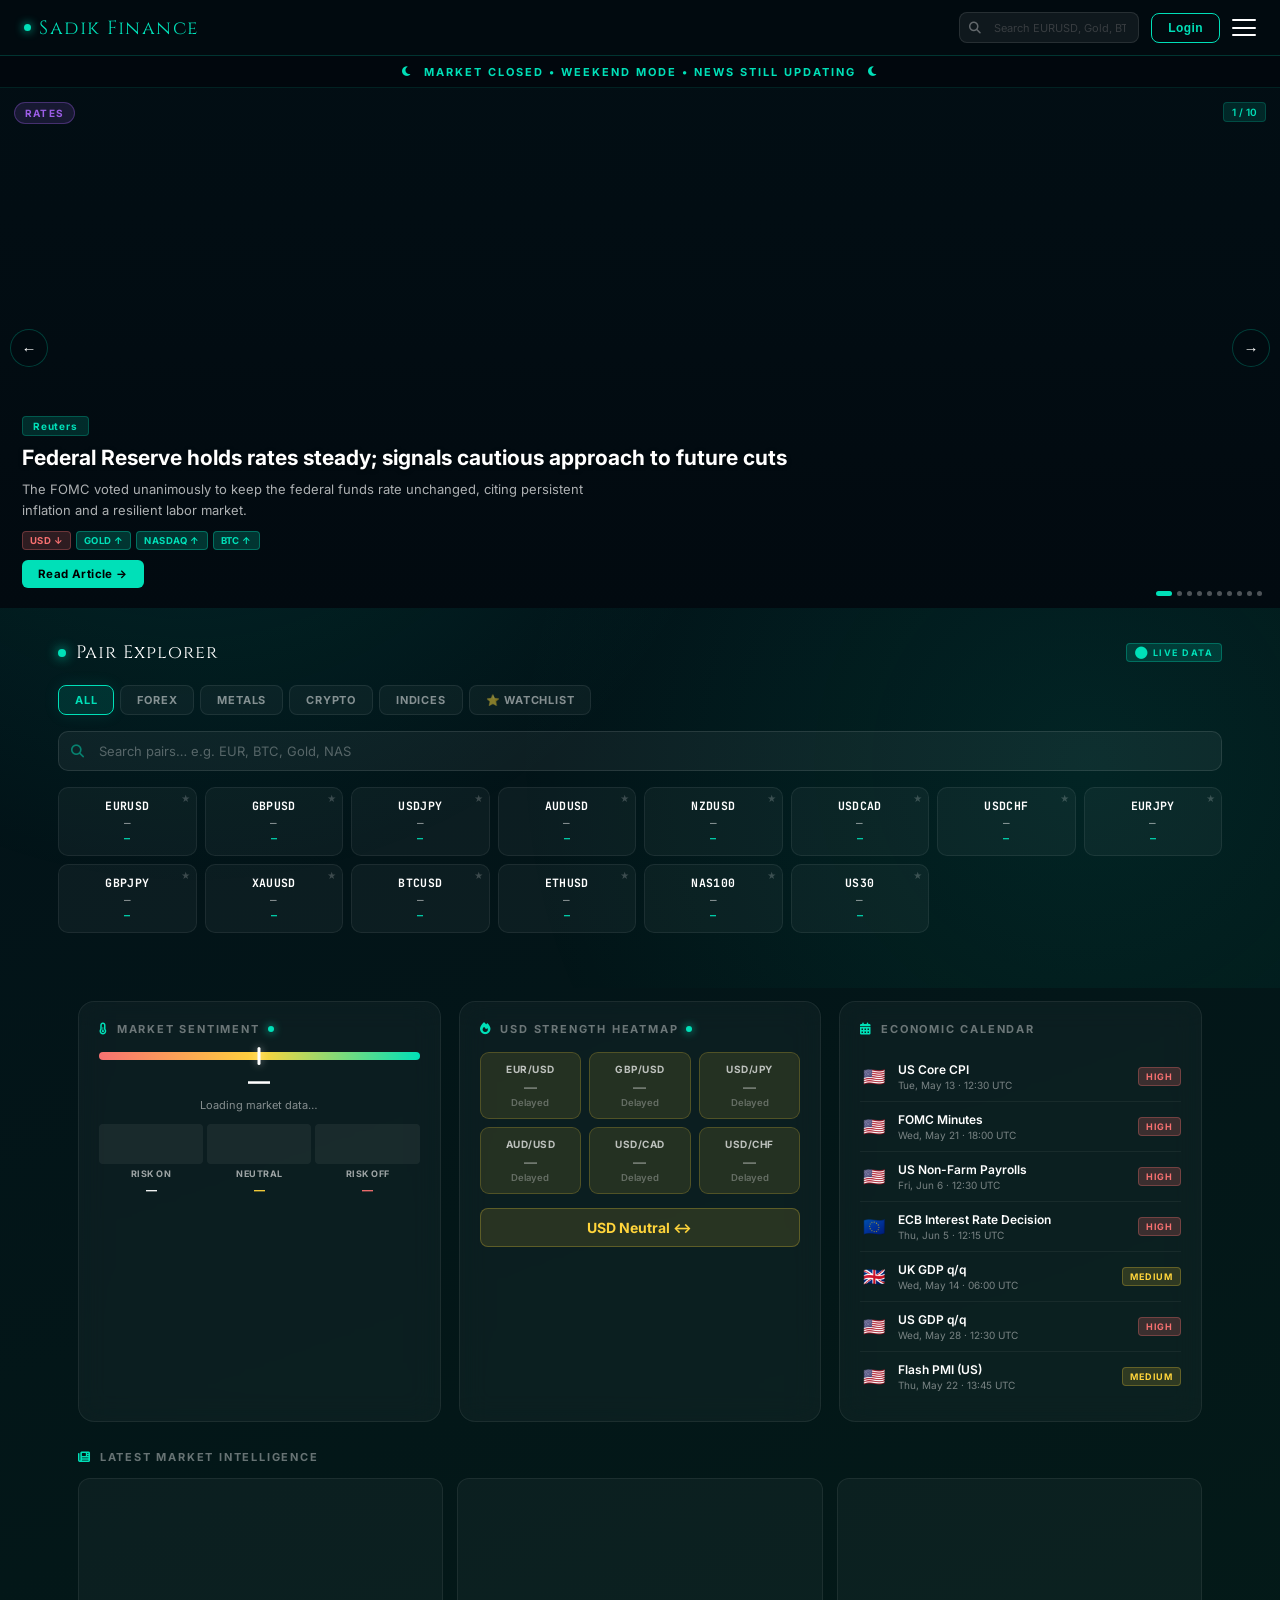
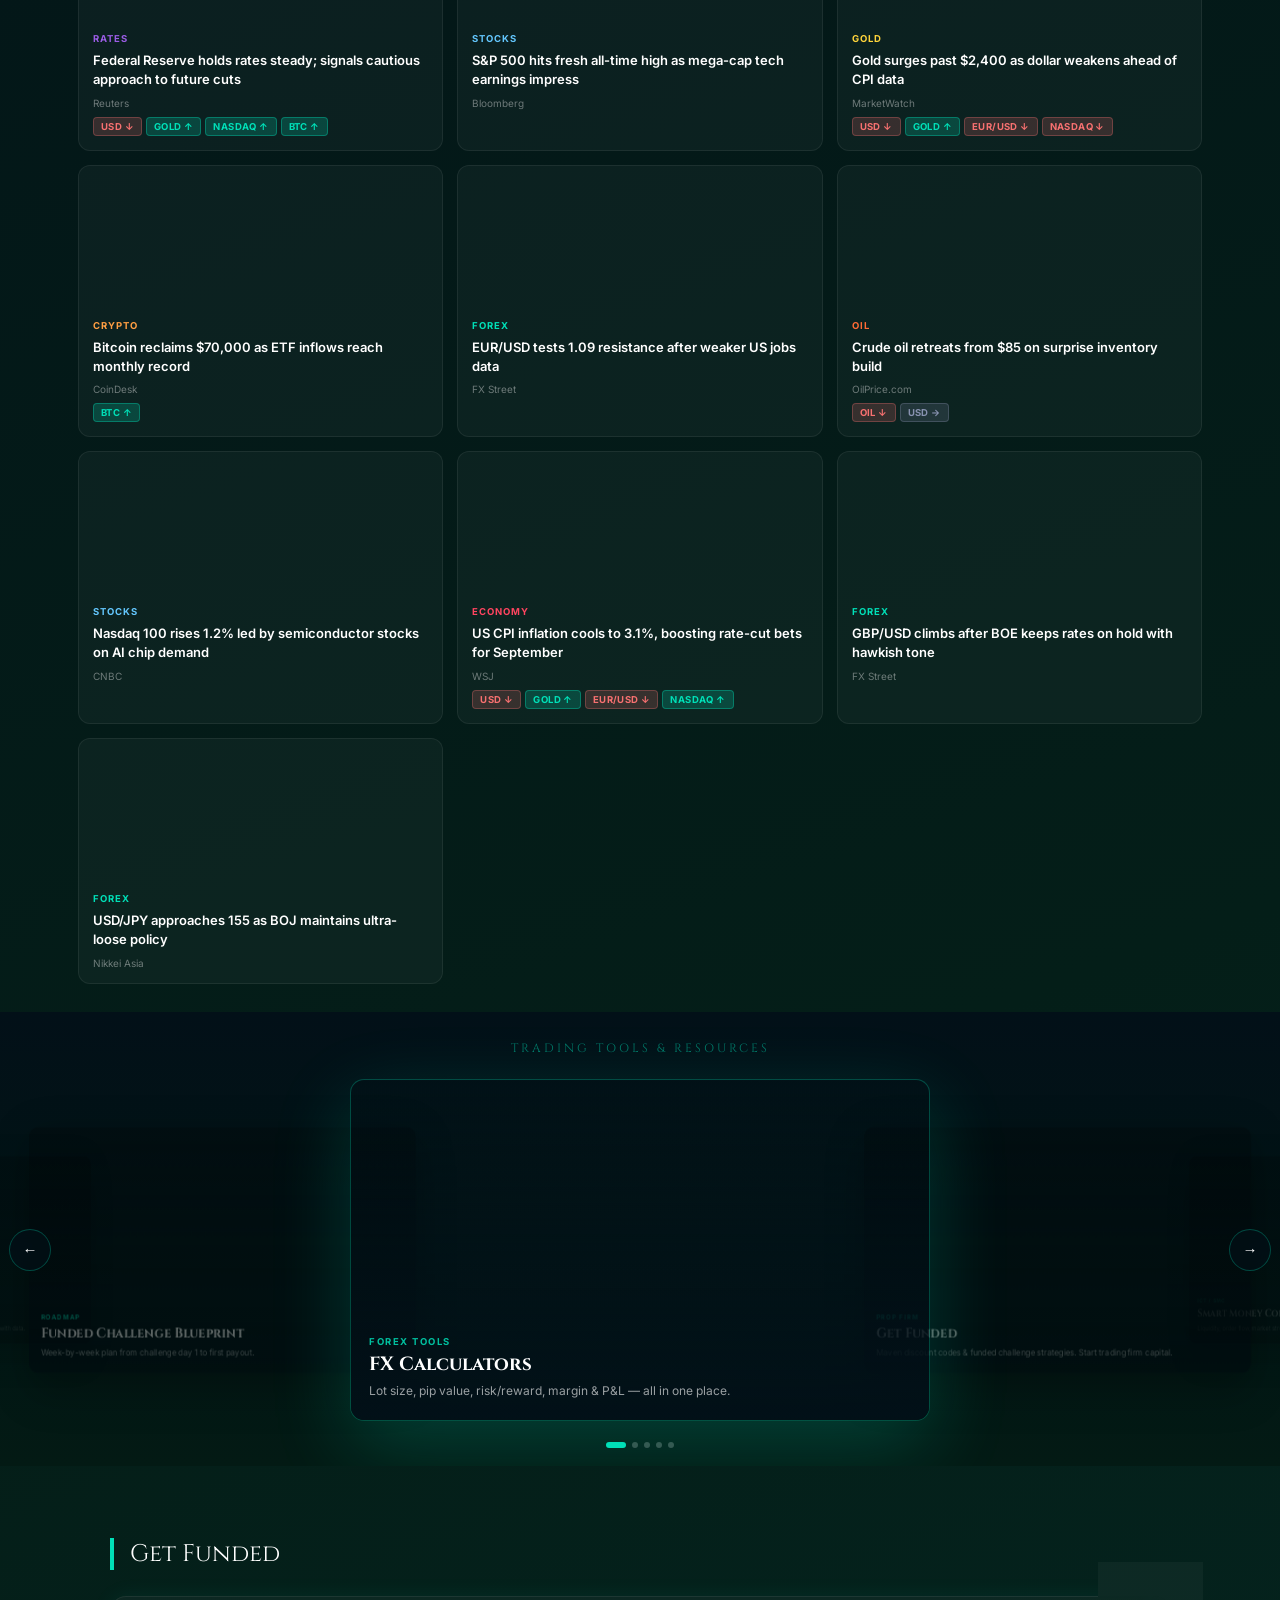
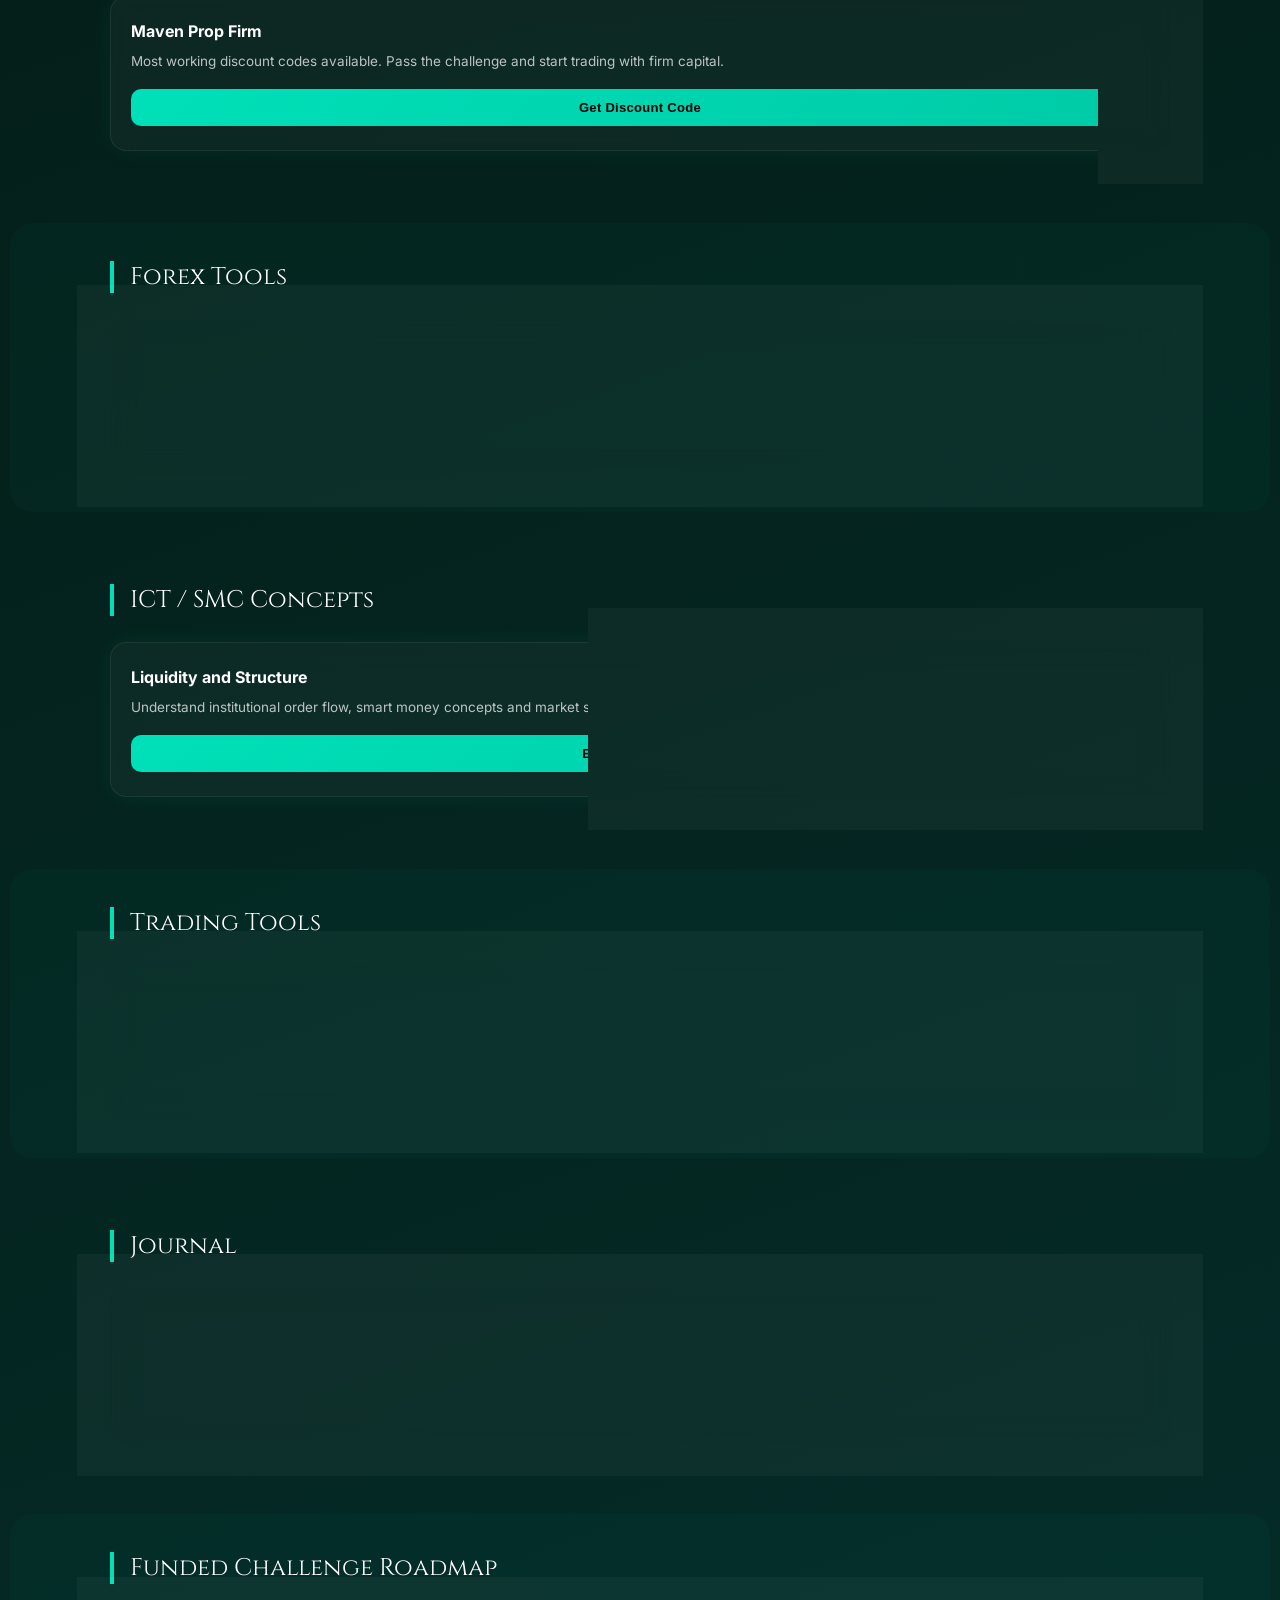
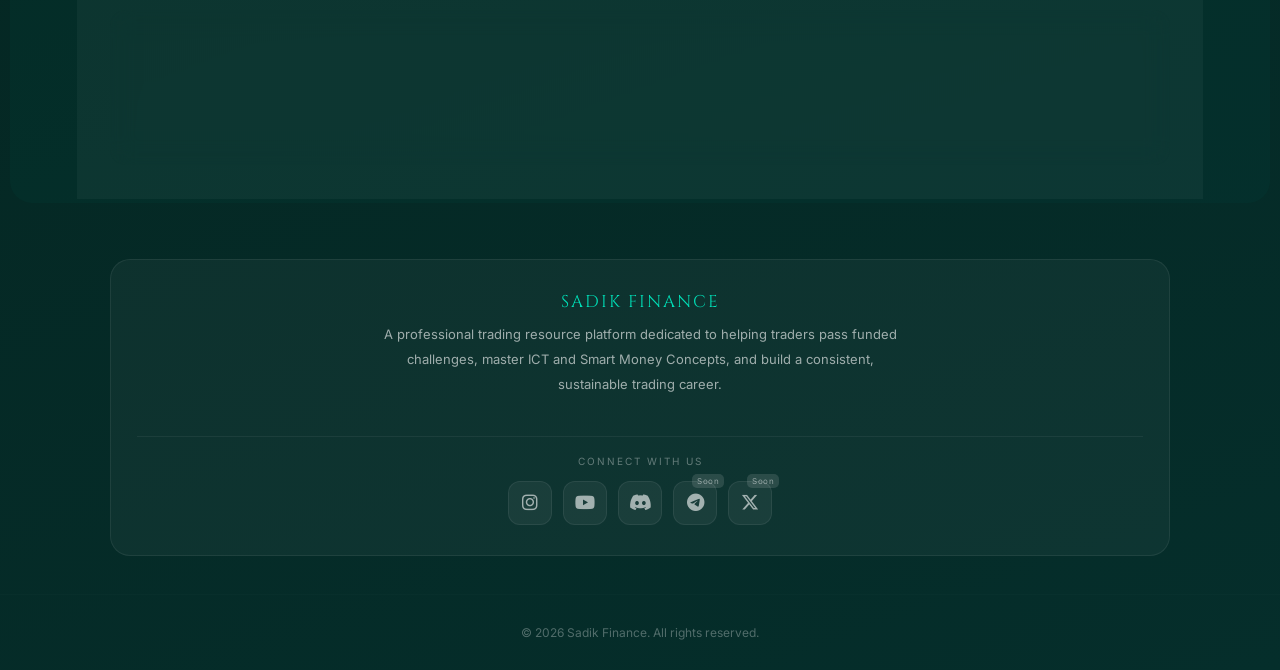
==== commit 90abf856: "Add files via upload" ====
--- a/index.html
+++ b/index.html
@@ -8,22 +8,22 @@
 <meta name="description" content="Real-time trading dashboard by Sadik Finance. Live forex prices, gold, crypto, market news, economic calendar, sentiment analysis and professional trading tools.">
 <meta name="keywords" content="sadik finance, forex trading, live market news, trading dashboard, gold prices, bitcoin, EURUSD, economic calendar, sentiment meter, prop firm trading">
 <meta property="og:title" content="Sadik Finance — Live Trading Dashboard">
-<meta property="og:description" content="Real-time market intelligence: forex, gold, crypto, news with{blueprint,journal,fxlotcalculator,mavenfunded,roadmap,config,assets impact analysis and professional trading tools.">
-<meta property="og:url" content="https://sadikfinance.github.io">
-<meta property="og:image" content="https://sadikfinance.github.io/logo.webp">
-<link rel="icon" type="image/webp" href="logo.webp">
-<link rel="apple-touch-icon" href="logo.webp">
+<meta property="og:description" content="Real-time market intelligence: forex, gold, crypto, news with impact analysis and professional trading tools.">
+<meta property="og:url" content="https://sadikfinance.github.io/Sadikfinance/">
+<meta property="og:image" content="https://sadikfinance.github.io/Sadikfinance/logo.webp">
+<link rel="icon" type="image/webp" href="/Sadikfinance/logo.webp">
+<link rel="apple-touch-icon" href="/Sadikfinance/logo.webp">
 <script type="application/ld+json">
 {
   "@context":"https://schema.org",
   "@type":"WebSite",
   "name":"Sadik Finance",
-  "url":"https://sadikfinance.github.io",
+  "url":"https://sadikfinance.github.io/Sadikfinance/",
   "description":"Live trading dashboard with real-time forex, gold, crypto prices, market news and professional trading tools.",
   "publisher":{
     "@type":"Organization",
     "name":"Sadik Finance",
-    "logo":"https://sadikfinance.github.io/logo.webp",
+    "logo":"https://sadikfinance.github.io/Sadikfinance/logo.webp",
     "sameAs":["https://www.instagram.com/sadikfinance","https://youtube.com/@sadikfinance","https://discord.gg/MWyf669K8"]
   }
 }
@@ -448,7 +448,7 @@
 
 <!-- NAVBAR -->
 <nav class="navbar">
-  <a class="logo" href="/">
+  <a class="logo" href="/Sadikfinance/">
     <span class="logo-dot"></span>Sadik Finance
   </a>
   <div class="nav-right">
@@ -468,12 +468,12 @@
 
 <!-- SIDE MENU -->
 <div class="nav-menu" id="navMenu">
-  <a href="/mavenfunded/">Get Funded</a>
-  <a href="/fxlotcalculator/">Forex Tools</a>
-  <a href="/blueprint/">ICT / SMC Concepts</a>
-  <a href="/blueprint/">Trading Tools</a>
-  <a href="/journal/">Journal</a>
-  <a href="/roadmap/">Funded Challenge Roadmap</a>
+  <a href="/Sadikfinance/mavenfunded/">Get Funded</a>
+  <a href="/Sadikfinance/fxlotcalculator/">Forex Tools</a>
+  <a href="/Sadikfinance/blueprint/">ICT / SMC Concepts</a>
+  <a href="/Sadikfinance/blueprint/">Trading Tools</a>
+  <a href="/Sadikfinance/journal/">Journal</a>
+  <a href="/Sadikfinance/roadmap/">Funded Challenge Roadmap</a>
   <div class="menu-divider">Connect With Us</div>
   <div class="social-row">
     <a href="https://www.instagram.com/sadikfinance?igsh=dDFsZnIydzV5eWgz" target="_blank" class="social-icon insta"><i class="fab fa-instagram"></i></a>
@@ -742,42 +742,42 @@
 <section class="section">
   <div class="section-title">Get Funded</div>
   <div class="grid">
-    <div class="card"><h3>Maven Prop Firm</h3><p>Most working discount codes available. Pass the challenge and start trading with firm capital.</p><button class="card-btn" onclick="location.href='/mavenfunded/'">Get Discount Code</button></div>
+    <div class="card"><h3>Maven Prop Firm</h3><p>Most working discount codes available. Pass the challenge and start trading with firm capital.</p><button class="card-btn" onclick="location.href='/Sadikfinance/mavenfunded/'">Get Discount Code</button></div>
   </div>
 </section>
 <div class="section-alt">
 <section class="section" style="margin:0 auto;">
   <div class="section-title">Forex Tools</div>
   <div class="grid">
-    <div class="card"><h3>FX Calculators</h3><p>Lot size, pip value, risk/reward, margin and profit/loss calculators — all in one place.</p><button class="card-btn" onclick="location.href='/fxlotcalculator/'">Open Calculator</button></div>
+    <div class="card"><h3>FX Calculators</h3><p>Lot size, pip value, risk/reward, margin and profit/loss calculators — all in one place.</p><button class="card-btn" onclick="location.href='/Sadikfinance/fxlotcalculator/'">Open Calculator</button></div>
   </div>
 </section>
 </div>
 <section class="section">
   <div class="section-title">ICT / SMC Concepts</div>
   <div class="grid">
-    <div class="card"><h3>Liquidity and Structure</h3><p>Understand institutional order flow, smart money concepts and market structure analysis.</p><button class="card-btn" onclick="location.href='/blueprint/'">Explore Concepts</button></div>
+    <div class="card"><h3>Liquidity and Structure</h3><p>Understand institutional order flow, smart money concepts and market structure analysis.</p><button class="card-btn" onclick="location.href='/Sadikfinance/blueprint/'">Explore Concepts</button></div>
   </div>
 </section>
 <div class="section-alt">
 <section class="section" style="margin:0 auto;">
   <div class="section-title">Trading Tools</div>
   <div class="grid">
-    <div class="card"><h3>Risk Management Guide</h3><p>Professional risk framework for prop firm trading. Protect capital and stay consistent.</p><button class="card-btn" onclick="location.href='/blueprint/'">View Guide</button></div>
+    <div class="card"><h3>Risk Management Guide</h3><p>Professional risk framework for prop firm trading. Protect capital and stay consistent.</p><button class="card-btn" onclick="location.href='/Sadikfinance/blueprint/'">View Guide</button></div>
   </div>
 </section>
 </div>
 <section class="section">
   <div class="section-title">Journal</div>
   <div class="grid">
-    <div class="card"><h3>Professional Journal</h3><p>Track every trade, analyze performance, and improve your strategy with data.</p><button class="card-btn" onclick="location.href='/journal/'">Open Journal</button></div>
+    <div class="card"><h3>Professional Journal</h3><p>Track every trade, analyze performance, and improve your strategy with data.</p><button class="card-btn" onclick="location.href='/Sadikfinance/journal/'">Open Journal</button></div>
   </div>
 </section>
 <div class="section-alt">
 <section class="section" style="margin:0 auto;">
   <div class="section-title">Funded Challenge Roadmap</div>
   <div class="grid">
-    <div class="card"><h3>Challenge Blueprint</h3><p>Step-by-step roadmap from challenge start to first payout. Week by week plan included.</p><button class="card-btn" onclick="location.href='/roadmap/'">View Roadmap</button></div>
+    <div class="card"><h3>Challenge Blueprint</h3><p>Step-by-step roadmap from challenge start to first payout. Week by week plan included.</p><button class="card-btn" onclick="location.href='/Sadikfinance/roadmap/'">View Roadmap</button></div>
   </div>
 </section>
 </div>
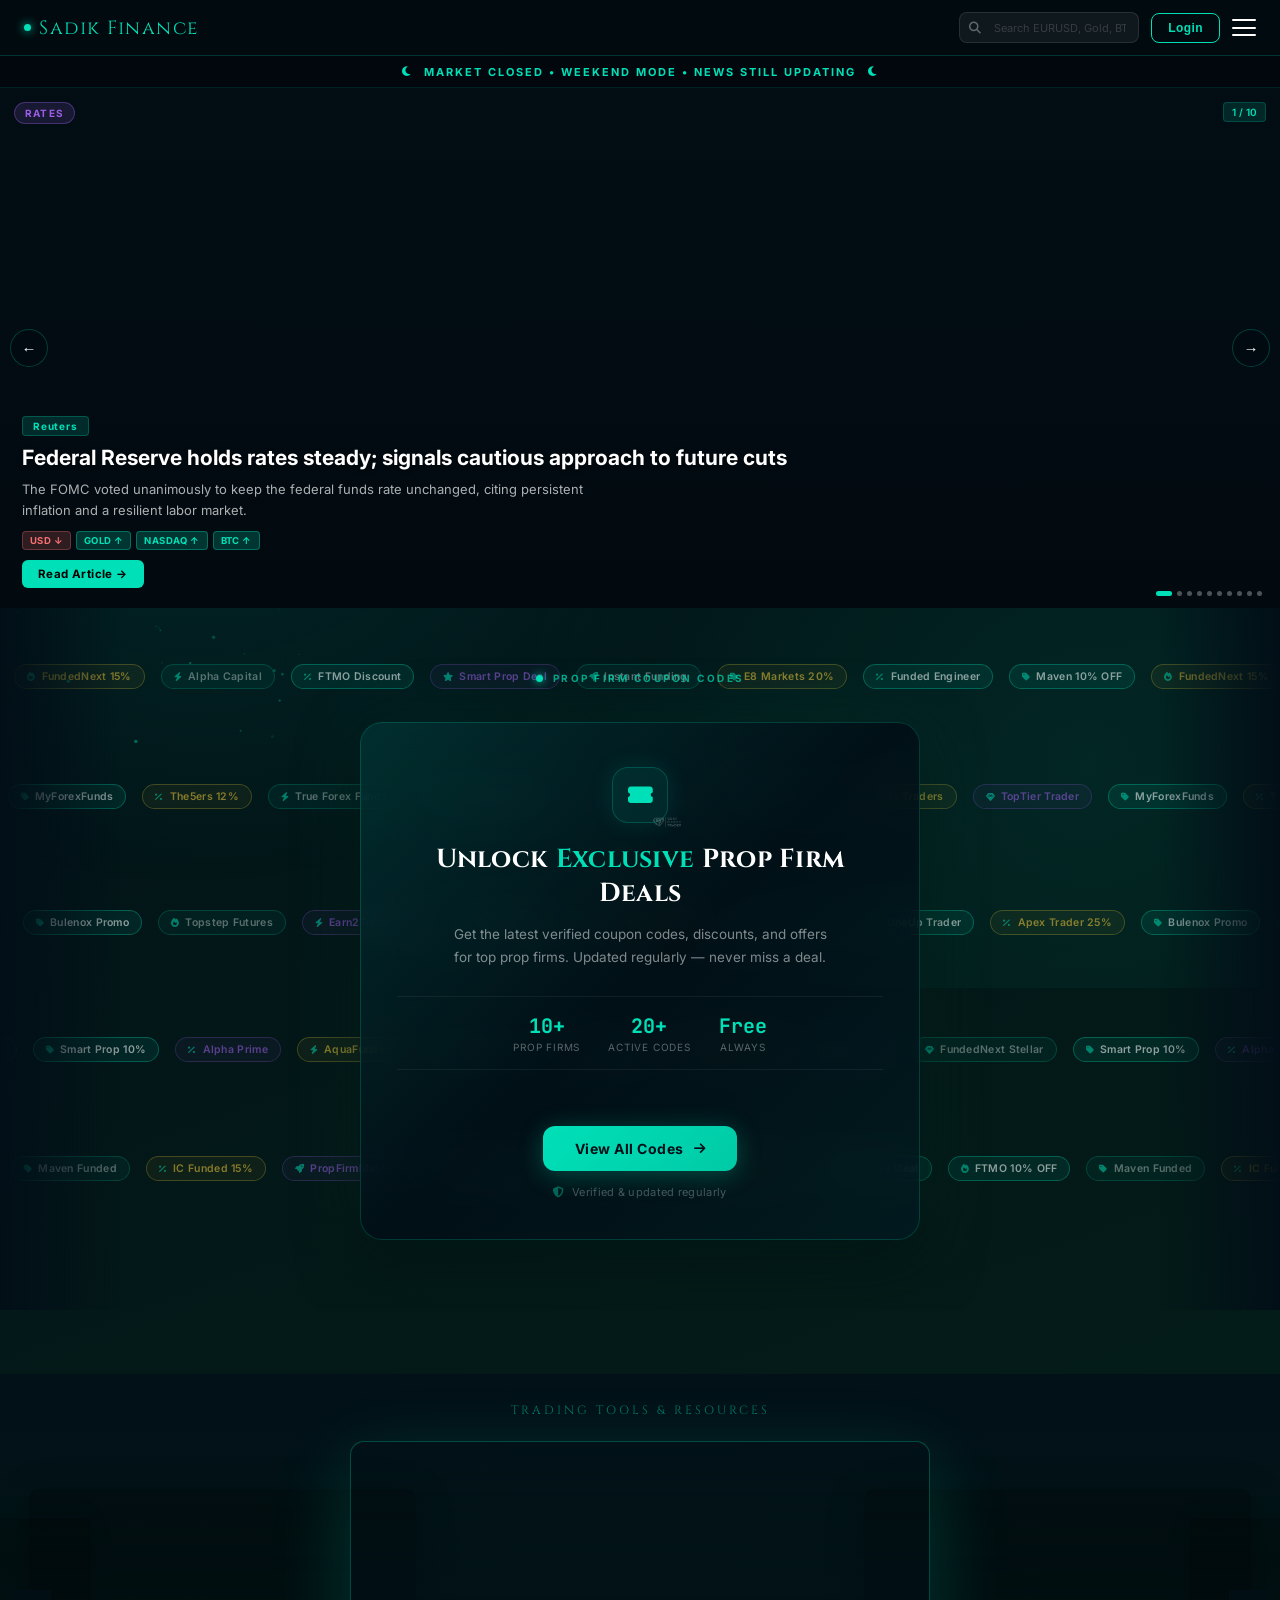
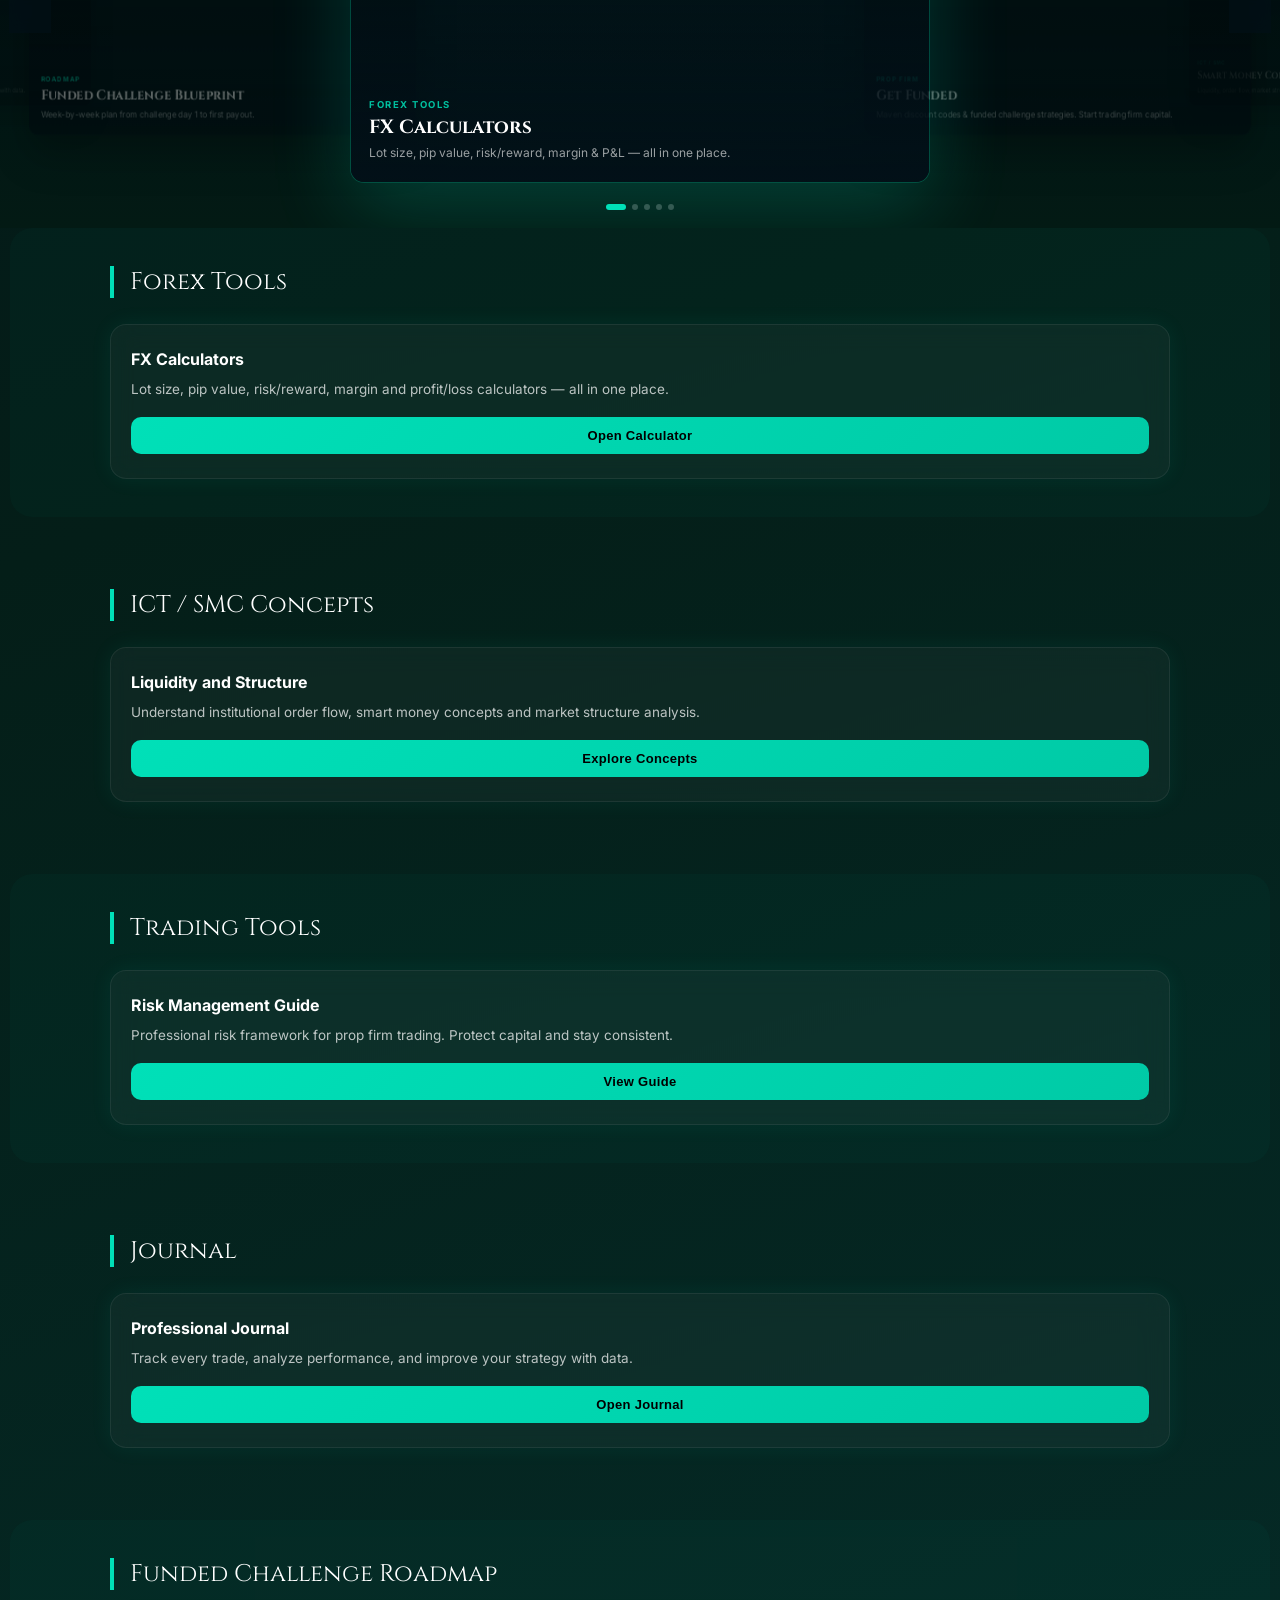
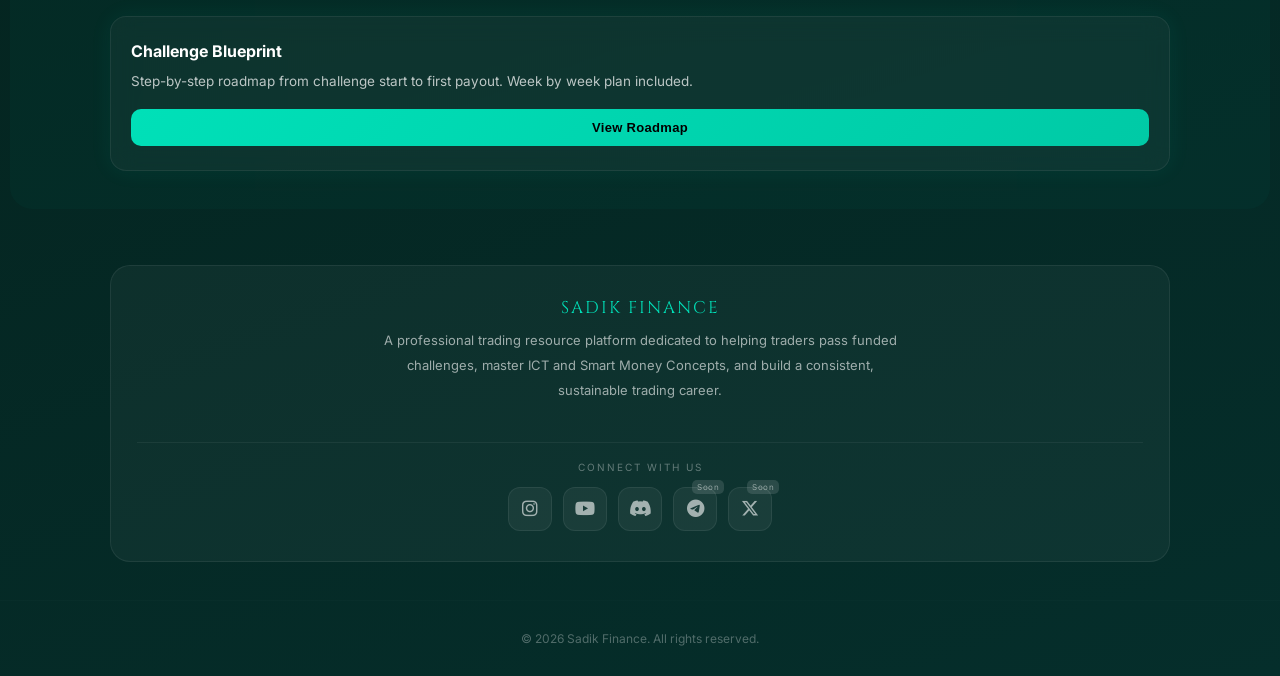
==== commit 21198950: "Add files via upload" ====
--- a/index.html
+++ b/index.html
@@ -4,11 +4,11 @@
 <meta charset="UTF-8">
 <meta name="viewport" content="width=device-width, initial-scale=1.0">
 <meta name="google-site-verification" content="JJ03ybKinGs0HZOlUeTL_Hg-wkOXD2WDc67zAxQLPgE">
-<title>Sadik Finance — Live Trading Dashboard | Forex, Gold, Crypto & Market Intelligence</title>
-<meta name="description" content="Real-time trading dashboard by Sadik Finance. Live forex prices, gold, crypto, market news, economic calendar, sentiment analysis and professional trading tools.">
-<meta name="keywords" content="sadik finance, forex trading, live market news, trading dashboard, gold prices, bitcoin, EURUSD, economic calendar, sentiment meter, prop firm trading">
-<meta property="og:title" content="Sadik Finance — Live Trading Dashboard">
-<meta property="og:description" content="Real-time market intelligence: forex, gold, crypto, news with impact analysis and professional trading tools.">
+<title>Sadik Finance — Prop Firm Coupon Codes, Forex Tools & Trading Resources</title>
+<meta name="description" content="Sadik Finance — Get exclusive prop firm coupon codes, verified discounts for Maven Funded, FTMO, FundedNext & more. Free forex calculators, trading journal, ICT/SMC blueprint and funded challenge roadmap.">
+<meta name="keywords" content="prop firm coupon codes, maven funded discount, FTMO promo code, FundedNext coupon, funded trader discount, forex prop firm deals, sadik finance, forex lot size calculator, trading journal, ICT SMC concepts, funded challenge roadmap, prop firm comparison">
+<meta property="og:title" content="Sadik Finance — Prop Firm Coupon Codes & Forex Trading Tools">
+<meta property="og:description" content="Exclusive prop firm coupon codes for Maven Funded, FTMO, FundedNext & more — plus free forex calculators, trading journal and ICT/SMC blueprint.">
 <meta property="og:url" content="https://sadikfinance.github.io/Sadikfinance/">
 <meta property="og:image" content="https://sadikfinance.github.io/Sadikfinance/logo.webp">
 <link rel="icon" type="image/webp" href="/Sadikfinance/logo.webp">
@@ -19,7 +19,7 @@
   "@type":"WebSite",
   "name":"Sadik Finance",
   "url":"https://sadikfinance.github.io/Sadikfinance/",
-  "description":"Live trading dashboard with real-time forex, gold, crypto prices, market news and professional trading tools.",
+  "description":"Sadik Finance — Exclusive prop firm coupon codes for Maven Funded, FTMO, FundedNext and more. Free forex lot size calculator, professional trading journal, ICT/SMC blueprint and funded challenge roadmap.",
   "publisher":{
     "@type":"Organization",
     "name":"Sadik Finance",
@@ -385,6 +385,111 @@
 .dot{width:6px;height:6px;border-radius:50%;background:rgba(255,255,255,0.22);cursor:pointer;transition:0.3s;}
 .dot.active{background:var(--teal);width:20px;border-radius:3px;}
 
+/* ═══════════════════════════════════════
+   PROP FIRM TEASER SECTION
+═══════════════════════════════════════ */
+.pf-teaser{position:relative;margin:0 0 64px;padding:0;overflow:hidden;}
+.pf-teaser-inner{position:relative;max-width:1100px;margin:0 auto;padding:64px 20px 70px;}
+
+/* Section label */
+.pf-label-row{display:flex;align-items:center;justify-content:center;gap:10px;margin-bottom:38px;}
+.pf-label-dot{width:7px;height:7px;border-radius:50%;background:var(--teal);box-shadow:0 0 8px var(--teal);animation:logoPulse 2s ease-in-out infinite;}
+.pf-label-text{font-size:10px;font-weight:700;letter-spacing:2.5px;text-transform:uppercase;color:rgba(0,224,184,0.7);}
+
+/* Floating tags belt */
+.pf-tags-wrap{position:absolute;inset:0;pointer-events:none;overflow:hidden;z-index:0;}
+.pf-tags-row{position:absolute;left:-10%;width:120%;display:flex;gap:16px;white-space:nowrap;}
+.pf-tags-row:nth-child(1){top:8%;animation:pfScroll1 22s linear infinite;}
+.pf-tags-row:nth-child(2){top:25%;animation:pfScroll2 28s linear infinite reverse;}
+.pf-tags-row:nth-child(3){top:43%;animation:pfScroll1 19s linear infinite;}
+.pf-tags-row:nth-child(4){top:61%;animation:pfScroll2 25s linear infinite reverse;}
+.pf-tags-row:nth-child(5){top:78%;animation:pfScroll1 32s linear infinite;}
+.pf-tag{display:inline-flex;align-items:center;gap:6px;padding:5px 12px;border-radius:20px;border:1px solid rgba(0,224,184,0.18);background:rgba(0,224,184,0.05);backdrop-filter:blur(4px);font-size:10.5px;font-weight:600;color:rgba(255,255,255,0.35);letter-spacing:0.3px;flex-shrink:0;}
+.pf-tag i{font-size:9px;color:rgba(0,224,184,0.5);}
+.pf-tag.bright{border-color:rgba(0,224,184,0.3);background:rgba(0,224,184,0.08);color:rgba(255,255,255,0.55);}
+.pf-tag.gold{border-color:rgba(255,213,59,0.22);background:rgba(255,213,59,0.05);color:rgba(255,213,59,0.5);}
+.pf-tag.purple{border-color:rgba(155,93,229,0.22);background:rgba(155,93,229,0.05);color:rgba(155,93,229,0.55);}
+@keyframes pfScroll1{0%{transform:translateX(0);}100%{transform:translateX(-50%);}}
+@keyframes pfScroll2{0%{transform:translateX(-50%);}100%{transform:translateX(0);}}
+
+/* Glass card */
+.pf-card{position:relative;z-index:2;max-width:560px;margin:0 auto;background:rgba(2,14,22,0.82);border:1px solid rgba(0,224,184,0.2);border-radius:22px;padding:44px 36px 40px;backdrop-filter:blur(22px);box-shadow:0 0 80px rgba(0,224,184,0.08),0 20px 60px rgba(0,0,0,0.5);text-align:center;}
+.pf-card::before{content:'';position:absolute;inset:-1px;border-radius:23px;background:linear-gradient(135deg,rgba(0,224,184,0.15),transparent 50%,rgba(0,224,184,0.05));z-index:-1;pointer-events:none;}
+
+/* Particles canvas */
+.pf-particles{position:absolute;inset:0;z-index:1;pointer-events:none;}
+
+/* Card content */
+.pf-icon-wrap{width:56px;height:56px;border-radius:16px;background:rgba(0,224,184,0.08);border:1px solid rgba(0,224,184,0.22);display:flex;align-items:center;justify-content:center;margin:0 auto 20px;box-shadow:0 0 24px rgba(0,224,184,0.12);}
+.pf-icon-wrap i{font-size:22px;color:var(--teal);}
+.pf-heading{font-family:'Cinzel',serif;font-size:clamp(20px,4vw,26px);font-weight:700;color:white;line-height:1.3;margin-bottom:12px;letter-spacing:0.3px;}
+.pf-heading span{color:var(--teal);}
+.pf-sub{font-size:13.5px;color:rgba(255,255,255,0.5);line-height:1.7;margin-bottom:28px;max-width:380px;margin-left:auto;margin-right:auto;}
+
+/* Stats row */
+.pf-stats{display:flex;justify-content:center;gap:28px;margin-bottom:30px;padding:16px 0;border-top:1px solid rgba(255,255,255,0.06);border-bottom:1px solid rgba(255,255,255,0.06);}
+.pf-stat{}
+.pf-stat-num{font-family:'JetBrains Mono',monospace;font-size:20px;font-weight:700;color:var(--teal);}
+.pf-stat-lbl{font-size:10px;color:rgba(255,255,255,0.35);letter-spacing:0.8px;text-transform:uppercase;margin-top:2px;}
+
+/* CTA Button */
+.pf-cta{position:relative;display:inline-flex;align-items:center;gap:10px;padding:14px 32px;border-radius:12px;background:linear-gradient(135deg,var(--teal) 0%,var(--teal-dark) 100%);color:#020f18;font-size:14px;font-weight:700;letter-spacing:0.5px;text-decoration:none;cursor:pointer;border:none;overflow:hidden;transition:transform 0.2s,box-shadow 0.2s;box-shadow:0 4px 24px rgba(0,224,184,0.28);}
+.pf-cta::before{content:'';position:absolute;top:0;left:-100%;width:100%;height:100%;background:linear-gradient(90deg,transparent,rgba(255,255,255,0.22),transparent);transition:left 0.5s ease;}
+.pf-cta:hover::before{left:100%;}
+.pf-cta:hover{transform:translateY(-2px);box-shadow:0 8px 36px rgba(0,224,184,0.4);}
+.pf-cta i{font-size:13px;transition:transform 0.2s;}
+.pf-cta:hover i{transform:translateX(3px);}
+.pf-cta-note{font-size:11px;color:rgba(255,255,255,0.28);margin-top:14px;letter-spacing:0.3px;}
+.pf-cta-note i{color:rgba(0,224,184,0.4);margin-right:4px;}
+
+/* Edge fade overlay */
+.pf-fade-left{position:absolute;top:0;left:0;width:120px;height:100%;background:linear-gradient(to right,var(--bg1),transparent);z-index:1;pointer-events:none;}
+.pf-fade-right{position:absolute;top:0;right:0;width:120px;height:100%;background:linear-gradient(to left,var(--bg1),transparent);z-index:1;pointer-events:none;}
+/* ════ LOGO SCROLL ROWS (prop firm section) ════ */
+.pf-logos-bg{
+  position:absolute;inset:0;z-index:0;pointer-events:none;overflow:hidden;
+  display:flex;flex-direction:column;justify-content:space-around;gap:0;
+}
+.pf-logo-row{
+  display:flex;align-items:center;gap:60px;
+  white-space:nowrap;will-change:transform;
+  padding:10px 0;
+}
+.pf-logo-row.ltr{animation:pfScrollLtr var(--pf-dur,28s) linear infinite;}
+.pf-logo-row.rtl{animation:pfScrollRtl var(--pf-dur,34s) linear infinite;}
+.pf-logo-row img{
+  height:50px;max-width:150px;
+  object-fit:contain;flex-shrink:0;
+  filter:grayscale(1) brightness(3) drop-shadow(0 0 10px rgba(0,224,184,0.6));
+  opacity:0.18;
+  transition:opacity 0.3s;
+}
+@keyframes pfScrollLtr{
+  0%{transform:translateX(0);}
+  100%{transform:translateX(-50%);}
+}
+@keyframes pfScrollRtl{
+  0%{transform:translateX(-50%);}
+  100%{transform:translateX(0);}
+}
+/* Firm logos grid */
+.pf-firms-grid{display:flex;flex-wrap:wrap;justify-content:center;gap:14px;margin-bottom:26px;}
+.pf-firm-logo-item{display:flex;align-items:center;justify-content:center;
+  width:88px;height:52px;border-radius:10px;
+  background:rgba(255,255,255,0.04);border:1px solid rgba(0,224,184,0.15);
+  transition:0.25s;}
+.pf-firm-logo-item:hover{border-color:rgba(0,224,184,0.35);background:rgba(0,224,184,0.07);}
+.pf-firm-logo-item img{max-width:72px;max-height:38px;object-fit:contain;filter:brightness(0) invert(1);opacity:0.7;transition:0.25s;}
+.pf-firm-logo-item:hover img{opacity:1;}
+
+
+@media(max-width:600px){
+  .pf-card{padding:32px 20px 28px;}
+  .pf-stats{gap:18px;}
+  .pf-stat-num{font-size:17px;}
+  .pf-fade-left,.pf-fade-right{width:60px;}
+}
+
 /* SECTIONS */
 .section{max-width:1100px;margin:72px auto;padding:0 20px;}
 .section-title{font-size:24px;font-family:'Cinzel',serif;margin-bottom:26px;padding-left:16px;border-left:4px solid var(--teal);color:white;}
@@ -514,202 +619,171 @@
   <div class="news-dots" id="newsDots"></div>
 </div>
 
-<!-- ════════════════════════════════════════
-     PAIR EXPLORER — TRADING TERMINAL
-════════════════════════════════════════ -->
-<div class="pair-explorer" id="pairExplorer">
-
-  <!-- Header -->
-  <div class="pe-header">
-    <div class="pe-title">
-      <span class="pe-title-dot"></span>
-      Pair Explorer
+<!-- ═══════════════════════════════════════
+     PROP FIRM COUPON TEASER SECTION
+═══════════════════════════════════════ -->
+<section class="pf-teaser" id="propFirmTeaser" aria-label="Prop Firm Coupon Codes">
+
+  <!-- Floating tag rows -->
+  <div class="pf-tags-wrap" aria-hidden="true">
+
+    <div class="pf-tags-row">
+      <span class="pf-tag bright"><i class="fas fa-tag"></i>Maven 10% OFF</span>
+      <span class="pf-tag gold"><i class="fas fa-fire"></i>FundedNext 15%</span>
+      <span class="pf-tag"><i class="fas fa-bolt"></i>Alpha Capital</span>
+      <span class="pf-tag bright"><i class="fas fa-percent"></i>FTMO Discount</span>
+      <span class="pf-tag purple"><i class="fas fa-star"></i>Smart Prop Deal</span>
+      <span class="pf-tag"><i class="fas fa-rocket"></i>Instant Funding</span>
+      <span class="pf-tag gold"><i class="fas fa-tag"></i>E8 Markets 20%</span>
+      <span class="pf-tag bright"><i class="fas fa-percent"></i>Funded Engineer</span>
+      <!-- duplicate for seamless loop -->
+      <span class="pf-tag bright"><i class="fas fa-tag"></i>Maven 10% OFF</span>
+      <span class="pf-tag gold"><i class="fas fa-fire"></i>FundedNext 15%</span>
+      <span class="pf-tag"><i class="fas fa-bolt"></i>Alpha Capital</span>
+      <span class="pf-tag bright"><i class="fas fa-percent"></i>FTMO Discount</span>
+      <span class="pf-tag purple"><i class="fas fa-star"></i>Smart Prop Deal</span>
+      <span class="pf-tag"><i class="fas fa-rocket"></i>Instant Funding</span>
+      <span class="pf-tag gold"><i class="fas fa-tag"></i>E8 Markets 20%</span>
+      <span class="pf-tag bright"><i class="fas fa-percent"></i>Funded Engineer</span>
     </div>
-    <span class="pe-live-badge">⬤ Live Data</span>
+
+    <div class="pf-tags-row">
+      <span class="pf-tag purple"><i class="fas fa-gem"></i>TopTier Trader</span>
+      <span class="pf-tag bright"><i class="fas fa-tag"></i>MyForexFunds</span>
+      <span class="pf-tag gold"><i class="fas fa-percent"></i>The5ers 12%</span>
+      <span class="pf-tag"><i class="fas fa-bolt"></i>True Forex Funds</span>
+      <span class="pf-tag bright"><i class="fas fa-fire"></i>Forex Capital 15%</span>
+      <span class="pf-tag purple"><i class="fas fa-star"></i>Audacity Capital</span>
+      <span class="pf-tag"><i class="fas fa-rocket"></i>Ment Funding</span>
+      <span class="pf-tag gold"><i class="fas fa-tag"></i>City Traders</span>
+      <!-- duplicate -->
+      <span class="pf-tag purple"><i class="fas fa-gem"></i>TopTier Trader</span>
+      <span class="pf-tag bright"><i class="fas fa-tag"></i>MyForexFunds</span>
+      <span class="pf-tag gold"><i class="fas fa-percent"></i>The5ers 12%</span>
+      <span class="pf-tag"><i class="fas fa-bolt"></i>True Forex Funds</span>
+      <span class="pf-tag bright"><i class="fas fa-fire"></i>Forex Capital 15%</span>
+      <span class="pf-tag purple"><i class="fas fa-star"></i>Audacity Capital</span>
+      <span class="pf-tag"><i class="fas fa-rocket"></i>Ment Funding</span>
+      <span class="pf-tag gold"><i class="fas fa-tag"></i>City Traders</span>
+    </div>
+
+    <div class="pf-tags-row">
+      <span class="pf-tag gold"><i class="fas fa-percent"></i>Apex Trader 25%</span>
+      <span class="pf-tag bright"><i class="fas fa-tag"></i>Bulenox Promo</span>
+      <span class="pf-tag"><i class="fas fa-fire"></i>Topstep Futures</span>
+      <span class="pf-tag purple"><i class="fas fa-bolt"></i>Earn2Trade Deal</span>
+      <span class="pf-tag bright"><i class="fas fa-star"></i>TradeDay 20%</span>
+      <span class="pf-tag gold"><i class="fas fa-rocket"></i>Leeloo Funding</span>
+      <span class="pf-tag"><i class="fas fa-tag"></i>Maven Futures</span>
+      <span class="pf-tag bright"><i class="fas fa-percent"></i>OneUp Trader</span>
+      <!-- duplicate -->
+      <span class="pf-tag gold"><i class="fas fa-percent"></i>Apex Trader 25%</span>
+      <span class="pf-tag bright"><i class="fas fa-tag"></i>Bulenox Promo</span>
+      <span class="pf-tag"><i class="fas fa-fire"></i>Topstep Futures</span>
+      <span class="pf-tag purple"><i class="fas fa-bolt"></i>Earn2Trade Deal</span>
+      <span class="pf-tag bright"><i class="fas fa-star"></i>TradeDay 20%</span>
+      <span class="pf-tag gold"><i class="fas fa-rocket"></i>Leeloo Funding</span>
+      <span class="pf-tag"><i class="fas fa-tag"></i>Maven Futures</span>
+      <span class="pf-tag bright"><i class="fas fa-percent"></i>OneUp Trader</span>
+    </div>
+
+    <div class="pf-tags-row">
+      <span class="pf-tag"><i class="fas fa-gem"></i>FundedNext Stellar</span>
+      <span class="pf-tag bright"><i class="fas fa-tag"></i>Smart Prop 10%</span>
+      <span class="pf-tag purple"><i class="fas fa-percent"></i>Alpha Prime</span>
+      <span class="pf-tag gold"><i class="fas fa-bolt"></i>AquaFunded</span>
+      <span class="pf-tag"><i class="fas fa-fire"></i>Hola Prime</span>
+      <span class="pf-tag bright"><i class="fas fa-star"></i>Blue Guardian</span>
+      <span class="pf-tag gold"><i class="fas fa-rocket"></i>BFT Discount</span>
+      <span class="pf-tag purple"><i class="fas fa-tag"></i>Funder Pro</span>
+      <!-- duplicate -->
+      <span class="pf-tag"><i class="fas fa-gem"></i>FundedNext Stellar</span>
+      <span class="pf-tag bright"><i class="fas fa-tag"></i>Smart Prop 10%</span>
+      <span class="pf-tag purple"><i class="fas fa-percent"></i>Alpha Prime</span>
+      <span class="pf-tag gold"><i class="fas fa-bolt"></i>AquaFunded</span>
+      <span class="pf-tag"><i class="fas fa-fire"></i>Hola Prime</span>
+      <span class="pf-tag bright"><i class="fas fa-star"></i>Blue Guardian</span>
+      <span class="pf-tag gold"><i class="fas fa-rocket"></i>BFT Discount</span>
+      <span class="pf-tag purple"><i class="fas fa-tag"></i>Funder Pro</span>
+    </div>
+
+    <div class="pf-tags-row">
+      <span class="pf-tag bright"><i class="fas fa-fire"></i>FTMO 10% OFF</span>
+      <span class="pf-tag"><i class="fas fa-tag"></i>Maven Funded</span>
+      <span class="pf-tag gold"><i class="fas fa-percent"></i>IC Funded 15%</span>
+      <span class="pf-tag purple"><i class="fas fa-rocket"></i>PropFirmMatch</span>
+      <span class="pf-tag bright"><i class="fas fa-bolt"></i>Funded Trading+</span>
+      <span class="pf-tag"><i class="fas fa-star"></i>Goatfunded</span>
+      <span class="pf-tag gold"><i class="fas fa-gem"></i>SurgeTrader</span>
+      <span class="pf-tag bright"><i class="fas fa-tag"></i>Exclusive Deal</span>
+      <!-- duplicate -->
+      <span class="pf-tag bright"><i class="fas fa-fire"></i>FTMO 10% OFF</span>
+      <span class="pf-tag"><i class="fas fa-tag"></i>Maven Funded</span>
+      <span class="pf-tag gold"><i class="fas fa-percent"></i>IC Funded 15%</span>
+      <span class="pf-tag purple"><i class="fas fa-rocket"></i>PropFirmMatch</span>
+      <span class="pf-tag bright"><i class="fas fa-bolt"></i>Funded Trading+</span>
+      <span class="pf-tag"><i class="fas fa-star"></i>Goatfunded</span>
+      <span class="pf-tag gold"><i class="fas fa-gem"></i>SurgeTrader</span>
+      <span class="pf-tag bright"><i class="fas fa-tag"></i>Exclusive Deal</span>
+    </div>
+
   </div>
 
-  <!-- Category Tabs -->
-  <div class="pe-tabs">
-    <div class="pe-tab active" onclick="setPeTab('all',this)">All</div>
-    <div class="pe-tab" onclick="setPeTab('forex',this)">Forex</div>
-    <div class="pe-tab" onclick="setPeTab('metals',this)">Metals</div>
-    <div class="pe-tab" onclick="setPeTab('crypto',this)">Crypto</div>
-    <div class="pe-tab" onclick="setPeTab('indices',this)">Indices</div>
-    <div class="pe-tab" onclick="setPeTab('watchlist',this)">⭐ Watchlist</div>
-  </div>
-
-  <!-- Search -->
-  <div class="pe-search-wrap">
-    <i class="fas fa-search pe-search-icon"></i>
-    <input class="pe-search" id="peSearch" type="text" placeholder="Search pairs… e.g. EUR, BTC, Gold, NAS" oninput="filterPeAssets(this.value)">
-  </div>
-
-  <!-- Asset Grid -->
-  <div class="pe-asset-grid" id="peAssetGrid"></div>
-
-  <!-- Watchlist -->
-  <div class="pe-watchlist" id="peWatchlistSection" style="display:none;">
-    <div class="pe-wl-header">
-      <div class="pe-wl-title"><i class="fas fa-star" style="color:var(--neon-gold);font-size:10px;"></i> Watchlist Favorites</div>
-      <span class="pe-wl-clear" onclick="clearWatchlist()">Clear All</span>
+  <!-- Floating logos -->
+  <div class="pf-logos-bg" id="pfLogosBg"></div>
+
+  <!-- Particle canvas -->
+  <canvas class="pf-particles" id="pfParticles"></canvas>
+
+  <!-- Edge fades -->
+  <div class="pf-fade-left" aria-hidden="true"></div>
+  <div class="pf-fade-right" aria-hidden="true"></div>
+
+  <div class="pf-teaser-inner">
+
+    <!-- Label -->
+    <div class="pf-label-row">
+      <span class="pf-label-dot"></span>
+      <span class="pf-label-text">Prop Firm Coupon Codes</span>
     </div>
-    <div class="pe-wl-grid" id="peWlGrid">
-      <div class="pe-wl-empty">Star any pair to add it to your watchlist</div>
-    </div>
-  </div>
-
-  <!-- Terminal Panel -->
-  <div class="pe-terminal" id="peTerminal">
-    <div class="pt-header">
-      <div class="pt-pair-info">
-        <div class="pt-pair-name" id="ptPairName">EURUSD</div>
-        <div class="pt-pair-full" id="ptPairFull">Euro / US Dollar</div>
+
+    <!-- Glass card -->
+    <div class="pf-card">
+      <div class="pf-icon-wrap" style="position:relative;">
+        <i class="fas fa-ticket-alt"></i>
+        <img src="[data-uri]" alt="" aria-hidden="true" style="position:absolute;bottom:-14px;right:-14px;width:28px;height:28px;object-fit:contain;filter:brightness(0) invert(1);opacity:0.22;border-radius:6px;">
       </div>
-      <div class="pt-price-block">
-        <div class="pt-price" id="ptPrice">—</div>
-        <div class="pt-change" id="ptChange">—</div>
-      </div>
-    </div>
-
-    <!-- Stats Row -->
-    <div class="pt-stats">
-      <div class="pt-stat">
-        <div class="pt-stat-label">High</div>
-        <div class="pt-stat-val" id="ptHigh" style="color:var(--up);">—</div>
-      </div>
-      <div class="pt-stat">
-        <div class="pt-stat-label">Low</div>
-        <div class="pt-stat-val" id="ptLow" style="color:var(--down);">—</div>
-      </div>
-      <div class="pt-stat">
-        <div class="pt-stat-label">Prev Close</div>
-        <div class="pt-stat-val" id="ptPrev">—</div>
-      </div>
-      <div class="pt-stat">
-        <div class="pt-stat-label">Spread</div>
-        <div class="pt-stat-val" id="ptSpread" style="color:var(--yellow);">—</div>
-      </div>
-    </div>
-
-    <!-- Mini Chart -->
-    <div class="pt-chart-wrap">
-      <div class="pt-chart-header">
-        <span class="pt-chart-title"><i class="fas fa-chart-line" style="color:var(--teal);margin-right:5px;"></i>Price Chart</span>
-        <div class="pt-tf-btns">
-          <div class="pt-tf-btn active" onclick="setTf('1M',this)">1M</div>
-          <div class="pt-tf-btn" onclick="setTf('5M',this)">5M</div>
-          <div class="pt-tf-btn" onclick="setTf('15M',this)">15M</div>
-          <div class="pt-tf-btn" onclick="setTf('1H',this)">1H</div>
-          <div class="pt-tf-btn" onclick="setTf('4H',this)">4H</div>
-          <div class="pt-tf-btn" onclick="setTf('1D',this)">1D</div>
+      <h2 class="pf-heading">Unlock <span>Exclusive</span> Prop Firm Deals</h2>
+      <p class="pf-sub">Get the latest verified coupon codes, discounts, and offers for top prop firms. Updated regularly — never miss a deal.</p>
+
+      <div class="pf-stats">
+        <div class="pf-stat">
+          <div class="pf-stat-num" id="pfStatFirms">10+</div>
+          <div class="pf-stat-lbl">Prop Firms</div>
+        </div>
+        <div class="pf-stat">
+          <div class="pf-stat-num" id="pfStatCodes">20+</div>
+          <div class="pf-stat-lbl">Active Codes</div>
+        </div>
+        <div class="pf-stat">
+          <div class="pf-stat-num">Free</div>
+          <div class="pf-stat-lbl">Always</div>
         </div>
       </div>
-      <div class="pt-chart-canvas" id="ptChartCanvas">
-        <svg class="pt-chart-svg" id="ptChartSvg" viewBox="0 0 400 110" preserveAspectRatio="none"></svg>
+
+
+      <!-- Prop Firm Logos -->
+      <div class="pf-firms-grid" id="pfFirmsGrid">
+        <!-- Filled by JS -->
       </div>
+      <a href="/Sadikfinance/propfirm/" class="pf-cta">
+        View All Codes <i class="fas fa-arrow-right"></i>
+      </a>
+      <p class="pf-cta-note"><i class="fas fa-shield-alt"></i> Verified &amp; updated regularly</p>
     </div>
 
-    <!-- Trend + Bias Row -->
-    <div class="pt-trend" id="ptTrend">
-      <div class="pt-trend-left">
-        <div class="pt-trend-icon neutral" id="ptTrendIcon">→</div>
-        <div>
-          <div class="pt-trend-text">Trend Direction</div>
-          <div class="pt-trend-val neutral" id="ptTrendVal">Loading…</div>
-        </div>
-      </div>
-      <div style="text-align:right;">
-        <div class="pt-trend-strength">Signal Strength</div>
-        <div class="pt-trend-strength-val" id="ptStrength">—</div>
-      </div>
-    </div>
-
-    <!-- Bias + Sentiment -->
-    <div class="pt-analysis">
-      <div class="pt-bias neutral" id="ptBiasCard">
-        <div class="pt-bias-label">Market Bias</div>
-        <div class="pt-bias-val neutral" id="ptBiasVal">⏸ Neutral</div>
-        <div class="pt-bias-bar"><div class="pt-bias-fill neutral" id="ptBiasFill" style="width:50%"></div></div>
-        <div style="font-size:10px;color:rgba(255,255,255,0.35);margin-top:4px;" id="ptBiasDesc">Awaiting data…</div>
-      </div>
-      <div class="pt-sentiment">
-        <div class="pt-sent-ring neutral" id="ptSentRing">🔵</div>
-        <div class="pt-sent-info">
-          <div class="pt-sent-title">Sentiment</div>
-          <div class="pt-sent-val neutral" id="ptSentVal">Neutral</div>
-          <div class="pt-sent-desc" id="ptSentDesc">Based on live price action</div>
-        </div>
-      </div>
-    </div>
-
-    <!-- Related News -->
-    <div class="pt-news">
-      <div class="pt-news-title"><i class="fas fa-newspaper" style="color:var(--teal);"></i> Related News</div>
-      <div id="ptNewsItems">
-        <div style="font-size:11px;color:rgba(255,255,255,0.25);padding:8px 0;">Loading relevant news…</div>
-      </div>
-    </div>
   </div>
-</div>
-
-<!-- DASHBOARD WIDGETS -->
-<div class="dash-grid">
-
-  <!-- SENTIMENT METER -->
-  <div class="widget">
-    <div class="widget-title"><i class="fas fa-thermometer-half"></i> Market Sentiment <div class="widget-dot"></div></div>
-    <div id="sentimentGauge">
-      <div class="gauge-track" style="position:relative;height:8px;border-radius:4px;background:linear-gradient(90deg,#F87171 0%,#FFD43B 50%,#00E0B8 100%);margin-bottom:8px;">
-        <div class="gauge-needle" id="gaugeNeedle" style="left:50%;"></div>
-      </div>
-      <div class="sentiment-label" id="sentimentLabel">—</div>
-      <div class="sentiment-sub" id="sentimentSub">Loading market data…</div>
-      <div class="sentiment-bars">
-        <div class="s-bar-wrap">
-          <div class="s-bar-bg"><div class="s-bar-fill risk-on" id="barRiskOn" style="height:0%"></div></div>
-          <div class="s-bar-label">Risk On</div>
-          <div class="s-bar-val s-ron" id="valRiskOn">—</div>
-        </div>
-        <div class="s-bar-wrap">
-          <div class="s-bar-bg"><div class="s-bar-fill neutral-b" id="barNeutral" style="height:0%"></div></div>
-          <div class="s-bar-label">Neutral</div>
-          <div class="s-bar-val" id="valNeutral" style="color:#FFD43B;">—</div>
-        </div>
-        <div class="s-bar-wrap">
-          <div class="s-bar-bg"><div class="s-bar-fill risk-off" id="barRiskOff" style="height:0%"></div></div>
-          <div class="s-bar-label">Risk Off</div>
-          <div class="s-bar-val" id="valRiskOff" style="color:#F87171;">—</div>
-        </div>
-      </div>
-    </div>
-  </div>
-
-  <!-- USD HEATMAP -->
-  <div class="widget">
-    <div class="widget-title"><i class="fas fa-fire"></i> USD Strength Heatmap <div class="widget-dot"></div></div>
-    <div class="heatmap-grid" id="heatmapGrid">
-      <div class="econ-loading">Loading heatmap…</div>
-    </div>
-    <div class="usd-overall" id="usdOverall"></div>
-  </div>
-
-  <!-- ECONOMIC CALENDAR -->
-  <div class="widget">
-    <div class="widget-title"><i class="fas fa-calendar-alt"></i> Economic Calendar</div>
-    <div id="econCalendar">
-      <div class="econ-loading">Loading upcoming events…</div>
-    </div>
-  </div>
-
-</div>
-
-<!-- NEWS CARDS WITH IMPACT -->
-<div class="news-cards-section">
-  <div class="news-cards-title"><i class="fas fa-newspaper"></i> Latest Market Intelligence</div>
-  <div class="news-cards-grid" id="newsCardsGrid">
-    <div style="grid-column:1/-1;text-align:center;padding:28px;color:rgba(255,255,255,0.3);font-size:12px;">Loading news cards…</div>
-  </div>
-</div>
+</section>
 
 <!-- TOOLS CAROUSEL -->
 <div class="tools-hero" id="toolsHero">
@@ -739,12 +813,6 @@
 </div>
 
 <!-- SECTIONS -->
-<section class="section">
-  <div class="section-title">Get Funded</div>
-  <div class="grid">
-    <div class="card"><h3>Maven Prop Firm</h3><p>Most working discount codes available. Pass the challenge and start trading with firm capital.</p><button class="card-btn" onclick="location.href='/Sadikfinance/mavenfunded/'">Get Discount Code</button></div>
-  </div>
-</section>
 <div class="section-alt">
 <section class="section" style="margin:0 auto;">
   <div class="section-title">Forex Tools</div>
@@ -1255,6 +1323,51 @@
   res.classList.add('show');
 }
 function closeSearch(){ document.getElementById('searchResults').classList.remove('show'); }
+
+// ─── PROP FIRM TEASER PARTICLES ──────────────────────────
+(function(){
+  const canvas = document.getElementById('pfParticles');
+  if(!canvas) return;
+  const ctx = canvas.getContext('2d');
+  let W, H, particles = [];
+
+  function resize(){
+    W = canvas.width  = canvas.offsetWidth;
+    H = canvas.height = canvas.offsetHeight;
+  }
+
+  function initParticles(){
+    particles = [];
+    const count = Math.floor(W / 14);
+    for(let i = 0; i < count; i++){
+      particles.push({
+        x: Math.random() * W,
+        y: Math.random() * H,
+        r: Math.random() * 1.6 + 0.3,
+        vx: (Math.random() - 0.5) * 0.3,
+        vy: (Math.random() - 0.5) * 0.3,
+        a: Math.random() * 0.4 + 0.05
+      });
+    }
+  }
+
+  function draw(){
+    ctx.clearRect(0, 0, W, H);
+    particles.forEach(p => {
+      ctx.beginPath();
+      ctx.arc(p.x, p.y, p.r, 0, Math.PI * 2);
+      ctx.fillStyle = `rgba(0,224,184,${p.a})`;
+      ctx.fill();
+      p.x += p.vx; p.y += p.vy;
+      if(p.x < 0) p.x = W; if(p.x > W) p.x = 0;
+      if(p.y < 0) p.y = H; if(p.y > H) p.y = 0;
+    });
+    requestAnimationFrame(draw);
+  }
+
+  window.addEventListener('resize', () => { resize(); initParticles(); });
+  resize(); initParticles(); draw();
+})();
 
 // ─── TOOLS CAROUSEL ──────────────────────────
 const toolItems=document.querySelectorAll('.slide-item');
@@ -1789,6 +1902,79 @@
 setTimeout(prefetchAllPePrices, 500);
 setInterval(refreshPeGridPrices, 15000);
 
+
+
+// ════════════════════════════════════════════
+//  PROP FIRM LOGOS DATA
+// ════════════════════════════════════════════
+const PF_LOGOS = {
+  blueberry: '[data-uri]',
+  fundedfirm: '[data-uri]',
+  goat: '[data-uri]',
+  maven: '[data-uri]',
+  blueguardian: '[data-uri]',
+  fundingpips: '[data-uri]',
+};
+
+
+// ════════════════════════════════════════════
+//  FLOATING LOGOS (prop firm section)
+// ════════════════════════════════════════════
+function initPfLogos(){
+  const bg = document.getElementById('pfLogosBg');
+  if(!bg) return;
+  const list = Object.values(PF_LOGOS);
+  // 4 rows at different speeds & directions for premium layered effect
+  const rows = [
+    {dir:'ltr', dur:'22s'},
+    {dir:'rtl', dur:'30s'},
+    {dir:'ltr', dur:'26s'},
+    {dir:'rtl', dur:'38s'},
+  ];
+  rows.forEach(({dir, dur}) => {
+    const row = document.createElement('div');
+    row.className = 'pf-logo-row ' + dir;
+    row.style.setProperty('--pf-dur', dur);
+    // Triple-repeat for seamless infinite loop at all screen widths
+    [...list, ...list, ...list].forEach(src => {
+      const img = document.createElement('img');
+      img.src = src; img.alt = ''; img.loading = 'lazy';
+      row.appendChild(img);
+    });
+    bg.appendChild(row);
+  });
+}
+
+// ════════════════════════════════════════════
+//  POPULATE FIRM LOGOS GRID
+// ════════════════════════════════════════════
+function initPfFirmsGrid(){
+  const grid = document.getElementById('pfFirmsGrid');
+  if(!grid) return;
+  const firms = [
+    {key:'fundedfirm', name:'Funded Firm'},
+    {key:'goat', name:'Goat Funded'},
+    {key:'blueberry', name:'Blueberry Funded'},
+    {key:'fundingpips', name:'Funding Pips'},
+    {key:'blueguardian', name:'Blue Guardian'},
+    {key:'maven', name:'Maven Funded'},
+  ];
+  firms.forEach(f=>{
+    const src = PF_LOGOS[f.key];
+    if(!src) return;
+    const div = document.createElement('div');
+    div.className='pf-firm-logo-item';
+    div.title=f.name;
+    div.innerHTML=`<img src="${src}" alt="${f.name}" loading="lazy">`;
+    div.onclick=()=>window.open('/Sadikfinance/propfirm/','_self');
+    div.style.cursor='pointer';
+    grid.appendChild(div);
+  });
+}
+
+initPfLogos();
+initPfFirmsGrid();
+
 </script>
 </body>
 </html>
